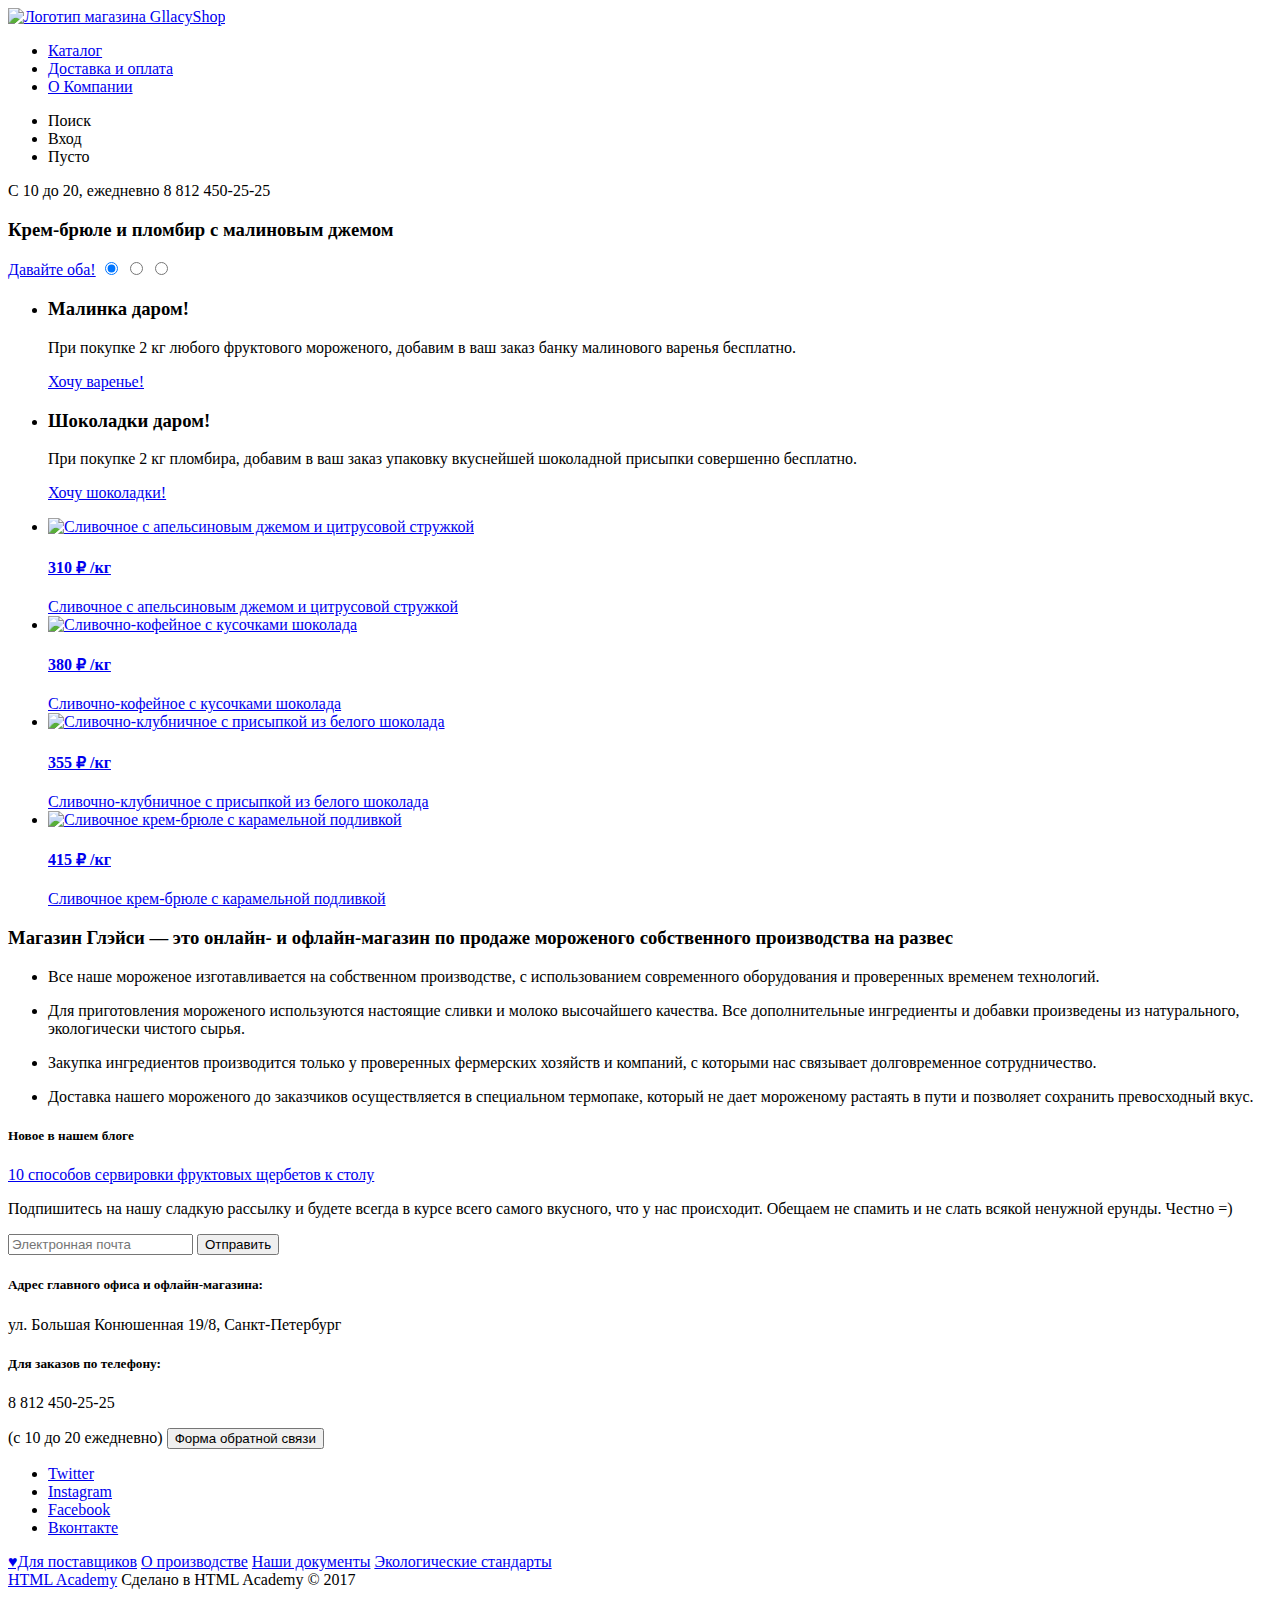
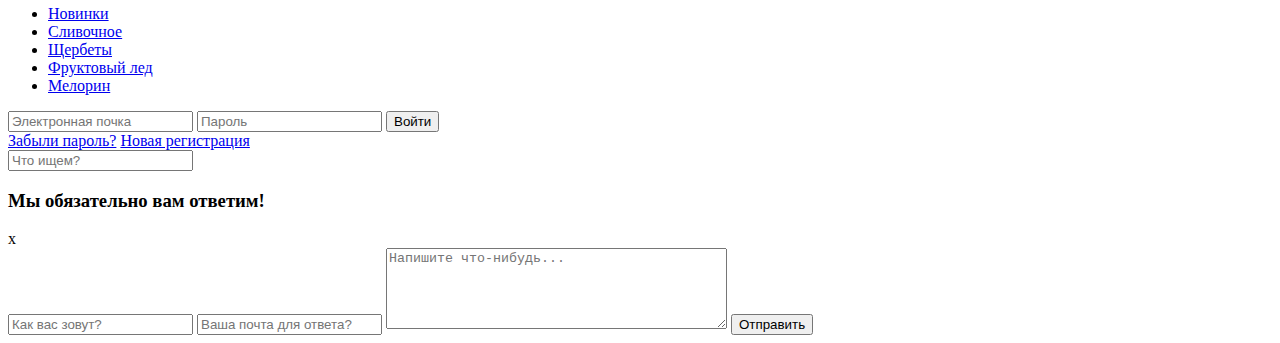
==== index.html @ 016c2cb6 "Начальная разметка личного проекта" ====
<!DOCTYPE html>
<html lang="ru">
  <head>
    <meta charset="utf-8">
    <title>GllacyShop</title>
    <link rel="stylesheet" href="css/style.css">
  </head>
  <body>

	<!-- Начало шапки -->
  	<header class="main-header">
  		<nav class="main-navigation">
  			<a href="#" class="header-logo">
  				<img src="http://placehold.it/154x64" alt="Логотип магазина GllacyShop" width="154" height="64">
  			</a>
  			<ul class="site-navigation">
  				<li><a href="catalog.html">Каталог</a></li>
  				<li><a href="delivery.html">Доставка и оплата</a></li>
  				<li><a href="about.html">О Компании</a></li>
  			</ul>
  			<ul class="user-navgation">
  				<li class='search'>Поиск</li>
  				<li class="login-link">Вход</li>
  				<li class='basket'>Пусто</li>
  			</ul>
  			<span class="header-worktime">С 10 до 20, ежедневно</span>
  			<span class="header-phone-number">8 812 450-25-25</span>
  		</nav>
  	</header>
	<!-- Конец шапки -->

	<!-- Начало основного блока -->
  	<main class="container">

		<!-- Начало галереи -->
  		<div class="gallery">
  			<h3 class="gallery-description-item">Крем-брюле и пломбир с малиновым джемом</h3>
  			<a href="#" class="main-gallery-button">Давайте оба!</a>
  			<input type="radio" id='img1' name='images' checked>
  			<input type="radio" id='img2' name='images'>
  			<input type="radio" id='img3' name='images'>
  		</div>
		<!-- Конец галереи -->

		<!-- Начало секции предложений -->
  		<section class="main-offers">
  			<ul class="offer-items">
  				<li class="offer-item-1">
  					<h3>Малинка даром!</h3>
  					<p>При покупке 2 кг любого фруктового мороженого, добавим в ваш заказ банку малинового варенья бесплатно.</p>
  					<a href="#" class="main-button">Хочу варенье!</a>
  				</li>
  				<li class="offer-item-2">
  					<h3>Шоколадки даром!</h3>
  					<p>При покупке 2 кг пломбира, добавим в ваш заказ упаковку вкуснейшей шоколадной присыпки совершенно бесплатно.</p>
  					<a href="#" class="main-button">Хочу шоколадки!</a>
  				</li>
  			</ul>
  		</section>
  		<!-- Конец секции предложений -->
		
		<!-- Начало секции мини каталога -->
		<section class="main-hits_catalog">
			<ul class="hit-catalog-items">
				<li class="hit-catalog-item-1">
					<a href='#'>
						<img src="https://placehold.it/267x267" alt='Сливочное с апельсиновым джемом и цитрусовой стружкой' class="hit-catalog-img-1" width='267' height='267' >
						<h4>310
							<span class="price">&#8381;</span>
							<span class="amount">/кг</span>
						</h4>
						<span>Сливочное с апельсиновым джемом и цитрусовой стружкой</span>
					</a>
				</li>
				<li class="hit-catalog-item-2">
					<a href='#'>
						<img src="https://placehold.it/267x267" alt="Сливочно-кофейное с кусочками шоколада" class="hit-catalog-img-2" width='267' height='267'>
						<h4>380
							<span class="price">&#8381;</span>
							<span class="amount">/кг</span>
						</h4>
						<span>Сливочно-кофейное с кусочками шоколада</span>
					</a>
				</li>
				<li class="hit-catalog-item-3">
					<a href='#'>
						<img src="https://placehold.it/267x267" alt="Сливочно-клубничное с присыпкой из белого шоколада" class="hit-catalog-img-3" width='267' height='267'>
						<h4>355
							<span class="price">&#8381;</span>
							<span class="amount">/кг</span>
						</h4>
						<span>Сливочно-клубничное с присыпкой из белого шоколада</span>
					</a>
				</li>
				<li class="hit-catalog-item-4">
					<a href='#'>
						<img src="https://placehold.it/267x267" alt="Сливочное крем-брюле с карамельной подливкой" class="hit-catalog-img-4" width='267' height='267'>
						<h4>415
							<span class="price">&#8381;</span>
							<span class="amount">/кг</span>
						</h4>
						<span>Сливочное крем-брюле с карамельной подливкой</span>
					</a>
				</li>
			</ul>
		</section>
		<!-- Конец секции мини каталога -->
		
		<!-- Начало секции преимуществ -->
		<section class="main-features">
			<h3>Магазин Глэйси — это онлайн- и офлайн-магазин по продаже мороженого собственного производства на развес</h3>
			<ul class="features-list">
				<li class="feature-item">
					<p>Все наше мороженое изготавливается на собственном производстве, с использованием современного оборудования и проверенных временем технологий.</p>
				</li>
				<li class="feature-item">
					<p>Для приготовления мороженого используются настоящие сливки и молоко высочайшего качества. Все дополнительные ингредиенты и добавки произведены из натурального, экологически чистого сырья.</p>
				</li>
				<li class="feature-item">
					<p>Закупка ингредиентов  производится только у проверенных фермерских хозяйств и компаний, с которыми нас связывает долговременное сотрудничество.</p>
				</li>
				<li class="feature-item">
					<p>Доставка нашего мороженого до заказчиков осуществляется в специальном термопаке, который не дает мороженому растаять в пути и позволяет сохранить превосходный вкус.</p>
				</li>
			</ul>
		</section>
		<!-- Конец секции преимуществ -->

		<!-- Начало секции новостного мини блога -->
		<section class="main-blog">
			<div class="main-blog-news">
				<h5>Новое в нашем блоге</h5>
				<a href="#">10 способов сервировки
				фруктовых щербетов к
				столу</a>
			</div>
			<div class="main-feedback_form">
				<p>Подпишитесь на нашу сладкую рассылку и будете всегда в курсе всего самого вкусного, что у нас происходит. Обещаем не спамить и не слать всякой ненужной ерунды. Честно =)</p>
				<form action="#">
					<input type="text" placeholder='Электронная почта'>
					<input type="submit" name='submit-subscription' id='submit-subscription' value='Отправить'>
				</form>
			</div>
		</section>
		<!-- Конец секции новостного мини блога -->
		
		<!-- Начало блока карты -->
		<div class="main-map">
			<div class="map"></div>
			<div class="contacts">
				<h5>Адрес главного офиса и офлайн-магазина:</h5>
				<p>ул. Большая Конюшенная 19/8, Санкт-Петербург</p>
				<h5>Для заказов по телефону:</h5>
				<p>8 812 450-25-25</p>
				<span>(с 10 до 20 ежедневно)</span>
				<button class="feedback-form">Форма обратной связи</button>
			</div>
		</div>
		<!-- Конец блока карты -->

  	</main>
  	<!-- Конец основного блока -->
	
	<!-- Начало подвала -->
	<footer class="main-footer">
		<div class="footer-social-button">
			<ul class="social-button">
				<li><a href="#">Twitter</a></li>
				<li><a href="#">Instagram</a></li>
				<li><a href="#">Facebook</a></li>
				<li><a href="#">Вконтакте</a></li>
			</ul>
		</div>
		<nav class="footer-navigation">
			<a href="#">&hearts;Для поставщиков</a>
			<a href="#">О производстве</a>
			<a href="#">Наши документы</a>
			<a href="#">Экологические стандарты</a>
		</nav>
		<div class="footer-copyrights">
			<a href="https://htmlacademy.ru" class="footer-copyrights-logo">HTML Academy</a>
			<span>Сделано в HTML Academy &copy; 2017</span>
		</div>
	</footer>
	<!-- Конец подвала -->
 
	<!-- Всплывающие блоки -->
		<!-- Блок меню каталога -->
		<div class="header-nav-menu-catalog">
			<ul class="nav-catalog-list">
				<li><a href="#">Новинки</a></li>
				<li><a href="#">Сливочное</a></li>
				<li><a href="#">Щербеты</a></li>
				<li><a href="#">Фруктовый лед</a></li>
				<li><a href="#">Мелорин</a></li>
			</ul>
		</div>
		<!-- Конец блока меню каталога -->

		<!-- Блок меню входа -->
		<div class="header-menu-login">
			<form action="#" class='login-form'>
				<input type="text" name='email' placeholder="Электронная почка">
				<input type="password" name='password' placeholder="Пароль">
				<input type="submit" value="Войти">
			</form>
			<a href="#" class="menu-login-forgot_password">Забыли пароль?</a>
			<a href="#" class="menu-login-registration">Новая регистрация</a>
		</div>
		<!-- Конец меню входа -->

		<!-- Начало меню поиска -->
		<div class="header-nav-search">
			<form action="#" class='search-form'>
				<input type="search" placeholder="Что ищем?" name='search'>
			</form>
		</div>
		<!-- Конец меню поиска -->

		<!-- Начало блока обратной связи -->
		<div class="block-feedback-form">
			<h3>Мы обязательно вам ответим!</h3><span>x</span>
			<form action="#" class='feedback-form'>
				<input type="text" name='name' id='name' placeholder="Как вас зовут?">
				<input type="text" name="email" id="email" placeholder="Ваша почта для ответа?">
				<textarea class='text-area' id='text-area' rows='5' cols='40' placeholder="Напишите что-нибудь..."></textarea>
				<input type="submit" name='submit-feedback' id='submit-feedback' value='Отправить'>
			</form>
		</div>
		<!-- Конец блока обратной связи -->
		
	<script src="js/main.js"></script>
  </body>
</html>
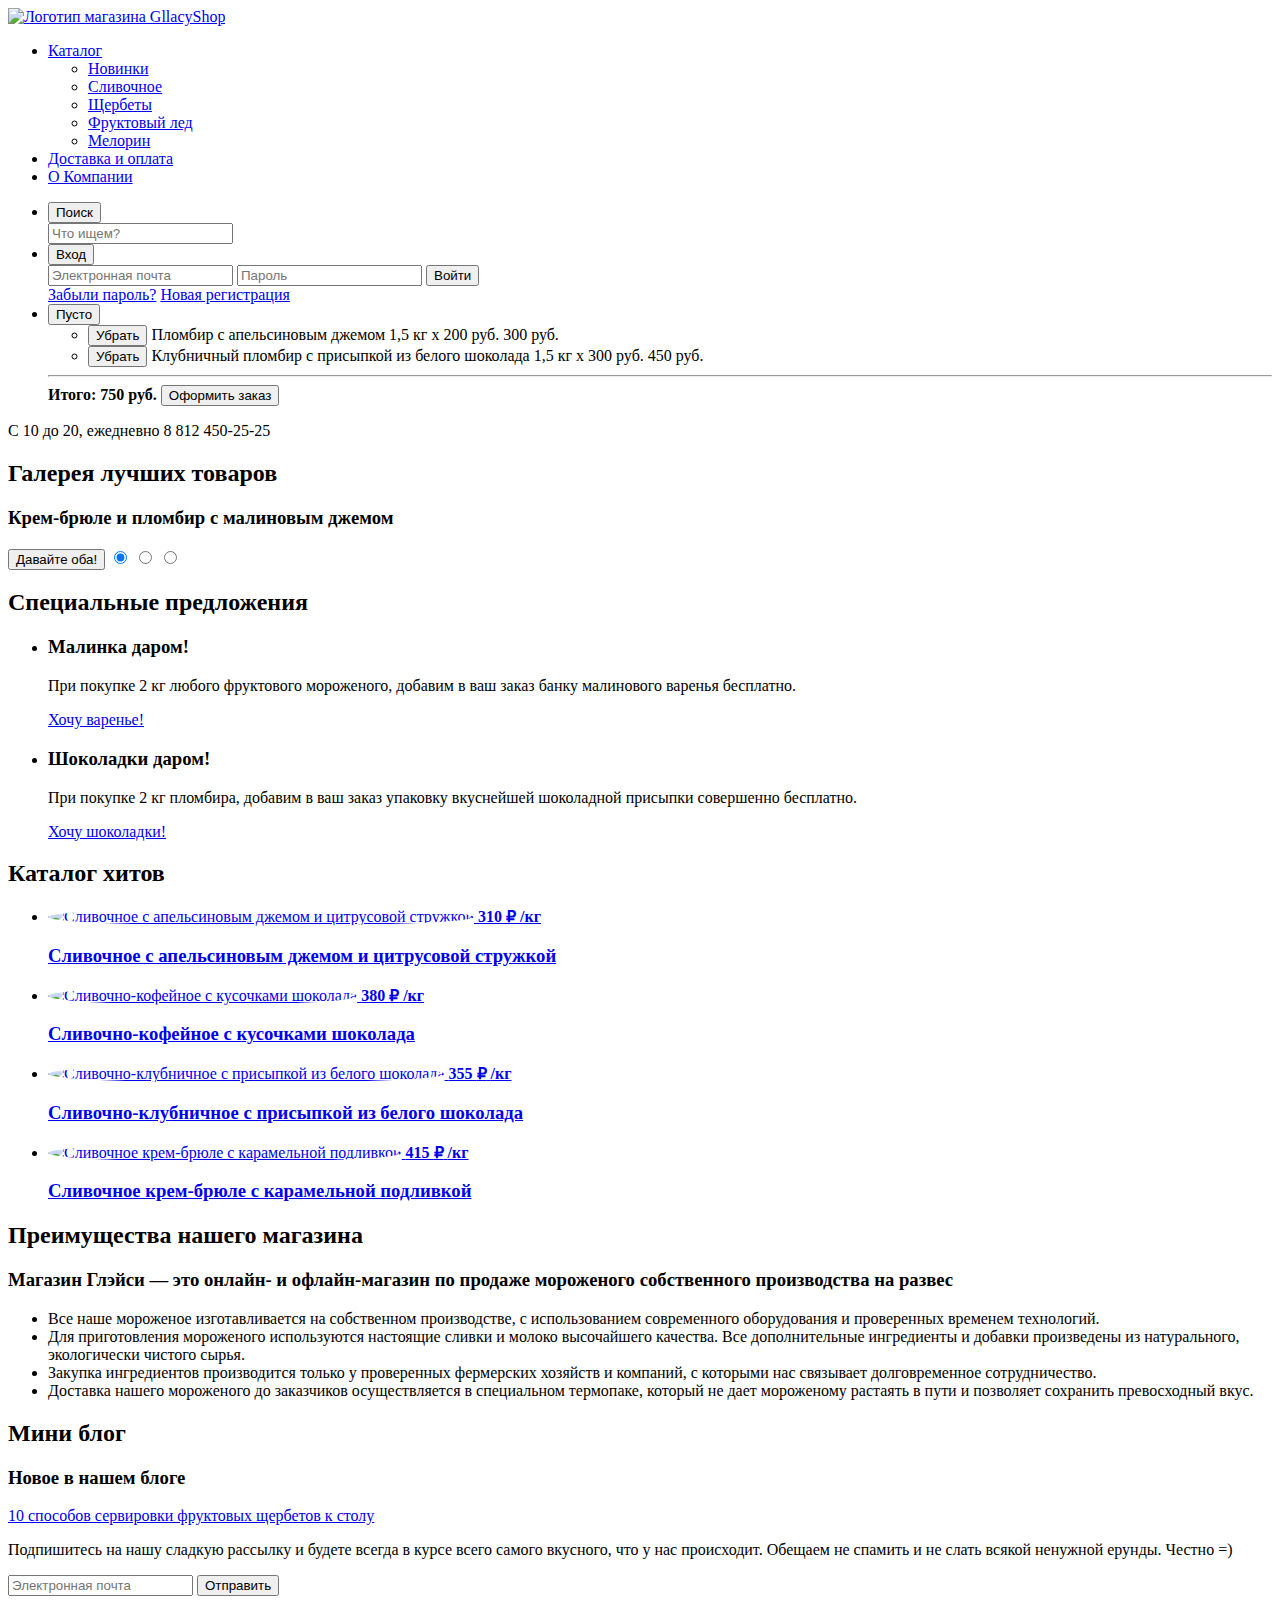
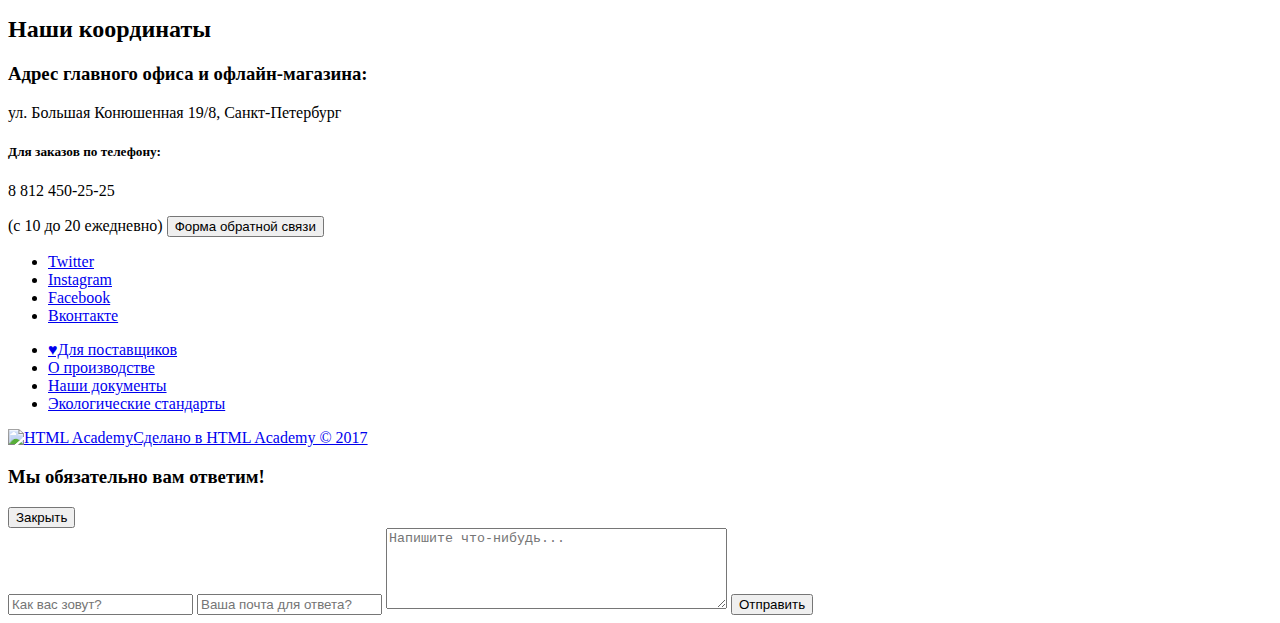
==== commit 9840f31d: "Убраны лишние label и поправлена корзина" ====
--- a/index.html
+++ b/index.html
@@ -1,234 +1,255 @@
 <!DOCTYPE html>
 <html lang="ru">
-  <head>
-    <meta charset="utf-8">
-    <title>GllacyShop</title>
-    <link rel="stylesheet" href="css/style.css">
-  </head>
-  <body>
-
-	<!-- Начало шапки -->
-  	<header class="main-header">
-  		<nav class="main-navigation">
-  			<a href="#" class="header-logo">
-  				<img src="http://placehold.it/154x64" alt="Логотип магазина GllacyShop" width="154" height="64">
-  			</a>
-  			<ul class="site-navigation">
-  				<li><a href="catalog.html">Каталог</a></li>
-  				<li><a href="delivery.html">Доставка и оплата</a></li>
-  				<li><a href="about.html">О Компании</a></li>
-  			</ul>
-  			<ul class="user-navgation">
-  				<li class='search'>Поиск</li>
-  				<li class="login-link">Вход</li>
-  				<li class='basket'>Пусто</li>
-  			</ul>
-  			<span class="header-worktime">С 10 до 20, ежедневно</span>
-  			<span class="header-phone-number">8 812 450-25-25</span>
-  		</nav>
-  	</header>
-	<!-- Конец шапки -->
-
-	<!-- Начало основного блока -->
-  	<main class="container">
-
-		<!-- Начало галереи -->
-  		<div class="gallery">
-  			<h3 class="gallery-description-item">Крем-брюле и пломбир с малиновым джемом</h3>
-  			<a href="#" class="main-gallery-button">Давайте оба!</a>
-  			<input type="radio" id='img1' name='images' checked>
-  			<input type="radio" id='img2' name='images'>
-  			<input type="radio" id='img3' name='images'>
-  		</div>
-		<!-- Конец галереи -->
-
-		<!-- Начало секции предложений -->
-  		<section class="main-offers">
-  			<ul class="offer-items">
-  				<li class="offer-item-1">
-  					<h3>Малинка даром!</h3>
-  					<p>При покупке 2 кг любого фруктового мороженого, добавим в ваш заказ банку малинового варенья бесплатно.</p>
-  					<a href="#" class="main-button">Хочу варенье!</a>
-  				</li>
-  				<li class="offer-item-2">
-  					<h3>Шоколадки даром!</h3>
-  					<p>При покупке 2 кг пломбира, добавим в ваш заказ упаковку вкуснейшей шоколадной присыпки совершенно бесплатно.</p>
-  					<a href="#" class="main-button">Хочу шоколадки!</a>
-  				</li>
-  			</ul>
-  		</section>
-  		<!-- Конец секции предложений -->
-		
-		<!-- Начало секции мини каталога -->
-		<section class="main-hits_catalog">
-			<ul class="hit-catalog-items">
-				<li class="hit-catalog-item-1">
-					<a href='#'>
-						<img src="https://placehold.it/267x267" alt='Сливочное с апельсиновым джемом и цитрусовой стружкой' class="hit-catalog-img-1" width='267' height='267' >
-						<h4>310
-							<span class="price">&#8381;</span>
-							<span class="amount">/кг</span>
-						</h4>
-						<span>Сливочное с апельсиновым джемом и цитрусовой стружкой</span>
-					</a>
+	<head>
+		<meta charset="utf-8">
+		<title>GllacyShop</title>
+		<link rel="stylesheet" href="css/style.css">
+	</head>
+	<body>
+		<!-- Начало шапки -->
+		<header class="main-header">
+			<nav class="main-navigation">
+				<a href="#" class="header-logo">
+					<img src="img/svg/logo.svg" alt="Логотип магазина GllacyShop" width="154" height="64">
+				</a>
+				<ul class="site-navigation">
+					<li class="nav-catalog-item"><a href="catalog.html" >Каталог</a>
+						<!-- Блок меню каталога -->
+						<ul class="nav-catalog-list">
+							<li><a href="#">Новинки</a></li>
+							<li><a href="#">Сливочное</a></li>
+							<li><a href="#">Щербеты</a></li>
+							<li><a href="#">Фруктовый лед</a></li>
+							<li><a href="#">Мелорин</a></li>
+						</ul>
+						<!-- Конец блока меню каталога -->
+					</li>
+					<li><a href="delivery.html">Доставка и оплата</a></li>
+					<li><a href="about.html">О Компании</a></li>
+				</ul>
+			</nav>
+			<ul class="user-navgation">
+				<li class='search-item'>
+					<button type='button' class="header-seach">Поиск</button>
+					<!-- Начало блока меню поиска -->
+					<form action="https://echo.htmlacademy.ru" method="post" class='search-form'>
+						<input type="search" placeholder="Что ищем?" name='search'>
+					</form>
+					<!-- Конец блока меню поиска -->
 				</li>
-				<li class="hit-catalog-item-2">
-					<a href='#'>
-						<img src="https://placehold.it/267x267" alt="Сливочно-кофейное с кусочками шоколада" class="hit-catalog-img-2" width='267' height='267'>
-						<h4>380
-							<span class="price">&#8381;</span>
-							<span class="amount">/кг</span>
-						</h4>
-						<span>Сливочно-кофейное с кусочками шоколада</span>
-					</a>
+				<li class="login-item">
+					<button type='button' class='header-login'>Вход</button>
+					<!-- Начало блока меню входа -->
+					<form action="https://echo.htmlacademy.ru" method="post" class='login-form'>
+						<input type="email" name='email' placeholder="Электронная почта">
+						<input type="password" name='password' placeholder="Пароль">
+						<input type="submit" value="Войти">
+					</form>
+					<a href="#" class="menu-login-forgot_password">Забыли пароль?</a>
+					<a href="#" class="menu-login-registration">Новая регистрация</a>
+					<!-- Конец блока меню входа -->
 				</li>
-				<li class="hit-catalog-item-3">
-					<a href='#'>
-						<img src="https://placehold.it/267x267" alt="Сливочно-клубничное с присыпкой из белого шоколада" class="hit-catalog-img-3" width='267' height='267'>
-						<h4>355
-							<span class="price">&#8381;</span>
-							<span class="amount">/кг</span>
-						</h4>
-						<span>Сливочно-клубничное с присыпкой из белого шоколада</span>
-					</a>
-				</li>
-				<li class="hit-catalog-item-4">
-					<a href='#'>
-						<img src="https://placehold.it/267x267" alt="Сливочное крем-брюле с карамельной подливкой" class="hit-catalog-img-4" width='267' height='267'>
-						<h4>415
-							<span class="price">&#8381;</span>
-							<span class="amount">/кг</span>
-						</h4>
-						<span>Сливочное крем-брюле с карамельной подливкой</span>
-					</a>
+				<li class='basket-item'>
+					<button type='button' class='header-basket'>Пусто</button>
+
+					<!-- Начало блока корзины -->
+					<ul class="basket-form-items">
+						<li class="basket-item-1">
+							<button type='button' class='remove-basket-item'>Убрать</button>
+							Пломбир с апельсиновым джемом
+							<span class="basket-amount">1,5 кг x </span>
+							<span class="basket-price">200 руб.</span>
+							<span class="basket-item_price">300 руб.</span>
+						</li>
+						<li class="basket-item-2">
+							<button type='button' class='remove-basket-item'>Убрать</button>
+							Клубничный пломбир с присыпкой из белого шоколада
+							<span class="basket-amount">1,5 кг x </span>
+							<span class="basket-price">300 руб.</span>
+							<span class="basket-item_price">450 руб.</span>
+						</li>
+					</ul>
+					<hr>
+					<b class="basket-total">Итого: <span class="basket-total-price">750 руб.</span></b>
+					<input type="submit" value='Оформить заказ'>
+					<!-- Конец блока корзины -->
+
 				</li>
 			</ul>
-		</section>
-		<!-- Конец секции мини каталога -->
+			<span class="header-worktime">С 10 до 20, ежедневно</span>
+			<span class="header-phone-number">8 812 450-25-25</span>
+		</header>
+		<!-- Конец шапки -->
+
+		<!-- Начало основного блока -->
+		<main class="container">
+			<!-- Начало галереи -->
+			<section class="gallery">
+				<h2 class="visually-hidden">Галерея лучших товаров</h2>
+				<h3 class="gallery-description-item">Крем-брюле и пломбир с малиновым джемом</h3>
+				<button type='button' class="main-gallery-button">Давайте оба!</button>
+				<input type="radio" id='img1' name='images' checked>
+				<input type="radio" id='img2' name='images'>
+				<input type="radio" id='img3' name='images'>
+			</section>
+			<!-- Конец галереи -->
+
+			<!-- Начало секции предложений -->
+			<section class="main-offers">
+				<h2 class="visually-hidden">Специальные предложения</h2>
+				<ul class="offer-items">
+					<li class="offer-item-1">
+						<h3>Малинка даром!</h3>
+						<p>При покупке 2 кг любого фруктового мороженого, добавим в ваш заказ банку малинового варенья бесплатно.</p>
+						<a href="#" class="main-button">Хочу варенье!</a>
+					</li>
+					<li class="offer-item-2">
+						<h3>Шоколадки даром!</h3>
+						<p>При покупке 2 кг пломбира, добавим в ваш заказ упаковку вкуснейшей шоколадной присыпки совершенно бесплатно.</p>
+						<a href="#" class="main-button">Хочу шоколадки!</a>
+					</li>
+				</ul>
+			</section>
+			<!-- Конец секции предложений -->
+			
+			<!-- Начало секции мини каталога -->
+			<section class="main-hits_catalog">
+				<h2 class="visually-hidden">Каталог хитов</h2>
+				<ul class="hit-catalog-items">
+					<li class="hit-catalog-item-1">
+						<a href='#'>
+							<img src="img/jpg/catalog-img-1.jpg" alt='Сливочное с апельсиновым джемом и цитрусовой стружкой' class="catalog-img" width='267' height='267' >
+							<b>310
+								<span class="price">&#8381;</span>
+								<span class="amount">/кг</span>
+							</b>
+							<h3>Сливочное с апельсиновым джемом и цитрусовой стружкой</h3>
+						</a>
+					</li>
+					<li class="hit-catalog-item-2">
+						<a href='#'>
+							<img src="img/jpg/catalog-img-2.jpg" alt="Сливочно-кофейное с кусочками шоколада" class="catalog-img" width='267' height='267'>
+							<b>380
+								<span class="price">&#8381;</span>
+								<span class="amount">/кг</span>
+							</b>
+							<h3>Сливочно-кофейное с кусочками шоколада</h3>
+						</a>
+					</li>
+					<li class="hit-catalog-item-3">
+						<a href='#'>
+							<img src="img/jpg/catalog-img-3.jpg" alt="Сливочно-клубничное с присыпкой из белого шоколада" class="catalog-img" width='267' height='267'>
+							<b>355
+								<span class="price">&#8381;</span>
+								<span class="amount">/кг</span>
+							</b>
+							<h3>Сливочно-клубничное с присыпкой из белого шоколада</h3>
+						</a>
+					</li>
+					<li class="hit-catalog-item-4">
+						<a href='#'>
+							<img src="img/jpg/catalog-img-4.jpg" alt="Сливочное крем-брюле с карамельной подливкой" class="catalog-img" width='267' height='267'>
+							<b>415
+								<span class="price">&#8381;</span>
+								<span class="amount">/кг</span>
+							</b>
+							<h3>Сливочное крем-брюле с карамельной подливкой</h3>
+						</a>
+					</li>
+				</ul>
+			</section>
+			<!-- Конец секции мини каталога -->
+			
+			<!-- Начало секции преимуществ -->
+			<section class="main-features">
+				<h2 class="visually-hidden">Преимущества нашего магазина</h2>
+				<h3>Магазин Глэйси — это онлайн- и офлайн-магазин по продаже мороженого собственного производства на развес</h3>
+				<ul class="features-list">
+					<li class="feature-item">
+						Все наше мороженое изготавливается на собственном производстве, с использованием современного оборудования и проверенных временем технологий.
+					</li>
+					<li class="feature-item">
+						Для приготовления мороженого используются настоящие сливки и молоко высочайшего качества. Все дополнительные ингредиенты и добавки произведены из натурального, экологически чистого сырья.
+					</li>
+					<li class="feature-item">
+						Закупка ингредиентов  производится только у проверенных фермерских хозяйств и компаний, с которыми нас связывает долговременное сотрудничество.
+					</li>
+					<li class="feature-item">
+						Доставка нашего мороженого до заказчиков осуществляется в специальном термопаке, который не дает мороженому растаять в пути и позволяет сохранить превосходный вкус.
+					</li>
+				</ul>
+			</section>
+			<!-- Конец секции преимуществ -->
+
+			<!-- Начало секции новостного мини блога -->
+			<section class="main-blog">
+				<h2 class="visually-hidden">Мини блог</h2>
+				<div class="main-blog-news">
+					<h3>Новое в нашем блоге</h3>
+					<a href="#">10 способов сервировки фруктовых щербетов к столу</a>
+				</div>
+				<div class="main-feedback_form">
+					<p>Подпишитесь на нашу сладкую рассылку и будете всегда в курсе всего самого вкусного, что у нас происходит. Обещаем не спамить и не слать всякой ненужной ерунды. Честно =)</p>
+					<form action="#">
+						<input type="text" placeholder='Электронная почта'>
+						<input type="submit" name='submit-subscription' id='submit-subscription' value='Отправить'>
+					</form>
+				</div>
+			</section>
+			<!-- Конец секции новостного мини блога -->
+			
+			<!-- Начало блока карты -->
+			<section class="main-map">
+				<h2 class="visually-hidden">Наши координаты</h2>
+				<div class="map"></div>
+				<div class="contacts">
+					<h3>Адрес главного офиса и офлайн-магазина:</h3>
+					<p>ул. Большая Конюшенная 19/8, Санкт-Петербург</p>
+					<h5>Для заказов по телефону:</h5>
+					<p>8 812 450-25-25</p>
+					<span>(с 10 до 20 ежедневно)</span>
+					<button class="feedback-form">Форма обратной связи</button>
+				</div>
+			</section>
+			<!-- Конец блока карты -->
+
+		</main>
+		<!-- Конец основного блока -->
 		
-		<!-- Начало секции преимуществ -->
-		<section class="main-features">
-			<h3>Магазин Глэйси — это онлайн- и офлайн-магазин по продаже мороженого собственного производства на развес</h3>
-			<ul class="features-list">
-				<li class="feature-item">
-					<p>Все наше мороженое изготавливается на собственном производстве, с использованием современного оборудования и проверенных временем технологий.</p>
-				</li>
-				<li class="feature-item">
-					<p>Для приготовления мороженого используются настоящие сливки и молоко высочайшего качества. Все дополнительные ингредиенты и добавки произведены из натурального, экологически чистого сырья.</p>
-				</li>
-				<li class="feature-item">
-					<p>Закупка ингредиентов  производится только у проверенных фермерских хозяйств и компаний, с которыми нас связывает долговременное сотрудничество.</p>
-				</li>
-				<li class="feature-item">
-					<p>Доставка нашего мороженого до заказчиков осуществляется в специальном термопаке, который не дает мороженому растаять в пути и позволяет сохранить превосходный вкус.</p>
-				</li>
-			</ul>
-		</section>
-		<!-- Конец секции преимуществ -->
-
-		<!-- Начало секции новостного мини блога -->
-		<section class="main-blog">
-			<div class="main-blog-news">
-				<h5>Новое в нашем блоге</h5>
-				<a href="#">10 способов сервировки
-				фруктовых щербетов к
-				столу</a>
-			</div>
-			<div class="main-feedback_form">
-				<p>Подпишитесь на нашу сладкую рассылку и будете всегда в курсе всего самого вкусного, что у нас происходит. Обещаем не спамить и не слать всякой ненужной ерунды. Честно =)</p>
-				<form action="#">
-					<input type="text" placeholder='Электронная почта'>
-					<input type="submit" name='submit-subscription' id='submit-subscription' value='Отправить'>
-				</form>
-			</div>
-		</section>
-		<!-- Конец секции новостного мини блога -->
-		
-		<!-- Начало блока карты -->
-		<div class="main-map">
-			<div class="map"></div>
-			<div class="contacts">
-				<h5>Адрес главного офиса и офлайн-магазина:</h5>
-				<p>ул. Большая Конюшенная 19/8, Санкт-Петербург</p>
-				<h5>Для заказов по телефону:</h5>
-				<p>8 812 450-25-25</p>
-				<span>(с 10 до 20 ежедневно)</span>
-				<button class="feedback-form">Форма обратной связи</button>
-			</div>
-		</div>
-		<!-- Конец блока карты -->
-
-  	</main>
-  	<!-- Конец основного блока -->
-	
-	<!-- Начало подвала -->
-	<footer class="main-footer">
-		<div class="footer-social-button">
+		<!-- Начало подвала -->
+		<footer class="main-footer">
 			<ul class="social-button">
 				<li><a href="#">Twitter</a></li>
 				<li><a href="#">Instagram</a></li>
 				<li><a href="#">Facebook</a></li>
 				<li><a href="#">Вконтакте</a></li>
 			</ul>
-		</div>
-		<nav class="footer-navigation">
-			<a href="#">&hearts;Для поставщиков</a>
-			<a href="#">О производстве</a>
-			<a href="#">Наши документы</a>
-			<a href="#">Экологические стандарты</a>
-		</nav>
-		<div class="footer-copyrights">
-			<a href="https://htmlacademy.ru" class="footer-copyrights-logo">HTML Academy</a>
-			<span>Сделано в HTML Academy &copy; 2017</span>
-		</div>
-	</footer>
-	<!-- Конец подвала -->
- 
-	<!-- Всплывающие блоки -->
-		<!-- Блок меню каталога -->
-		<div class="header-nav-menu-catalog">
-			<ul class="nav-catalog-list">
-				<li><a href="#">Новинки</a></li>
-				<li><a href="#">Сливочное</a></li>
-				<li><a href="#">Щербеты</a></li>
-				<li><a href="#">Фруктовый лед</a></li>
-				<li><a href="#">Мелорин</a></li>
-			</ul>
-		</div>
-		<!-- Конец блока меню каталога -->
-
-		<!-- Блок меню входа -->
-		<div class="header-menu-login">
-			<form action="#" class='login-form'>
-				<input type="text" name='email' placeholder="Электронная почка">
-				<input type="password" name='password' placeholder="Пароль">
-				<input type="submit" value="Войти">
-			</form>
-			<a href="#" class="menu-login-forgot_password">Забыли пароль?</a>
-			<a href="#" class="menu-login-registration">Новая регистрация</a>
-		</div>
-		<!-- Конец меню входа -->
-
-		<!-- Начало меню поиска -->
-		<div class="header-nav-search">
-			<form action="#" class='search-form'>
-				<input type="search" placeholder="Что ищем?" name='search'>
-			</form>
-		</div>
-		<!-- Конец меню поиска -->
-
-		<!-- Начало блока обратной связи -->
+			<nav class="footer-navigation">
+				<ul class="footer-navigation-list">
+					<li><a href="#">&hearts;Для поставщиков</a></li>
+					<li><a href="#">О производстве</a></li>
+					<li><a href="#">Наши документы</a></li>
+					<li><a href="#">Экологические стандарты</a></li>
+				</ul>
+			</nav>
+			<div class="footer-copyrights">
+				<a href="https://htmlacademy.ru" class="footer-copyrights-logo"><img src="img/svg/logo-htmlacademy.svg" alt="HTML Academy" width="108" height="39">Сделано в HTML Academy &copy; 2017</a>
+			</div>
+		</footer>
+		<!-- Конец подвала -->
+
+		<!-- Начало блока формы обратной связи -->
 		<div class="block-feedback-form">
-			<h3>Мы обязательно вам ответим!</h3><span>x</span>
-			<form action="#" class='feedback-form'>
+			<h3>Мы обязательно вам ответим!</h3><button type='button' name='Закрыть'>Закрыть</button>
+			<form action="https://echo.htmlacademy.ru" method='post' class='feedback-form'>
 				<input type="text" name='name' id='name' placeholder="Как вас зовут?">
 				<input type="text" name="email" id="email" placeholder="Ваша почта для ответа?">
 				<textarea class='text-area' id='text-area' rows='5' cols='40' placeholder="Напишите что-нибудь..."></textarea>
 				<input type="submit" name='submit-feedback' id='submit-feedback' value='Отправить'>
 			</form>
 		</div>
-		<!-- Конец блока обратной связи -->
-		
-	<script src="js/main.js"></script>
-  </body>
+		<!-- Конец блока формы обратной связи -->
+
+		<script src="js/main.js"></script>
+	</body>
 </html>
--- a/css/style.css
+++ b/css/style.css
@@ -0,0 +1,3 @@
+.catalog-img {
+	border-radius: 50%;
+}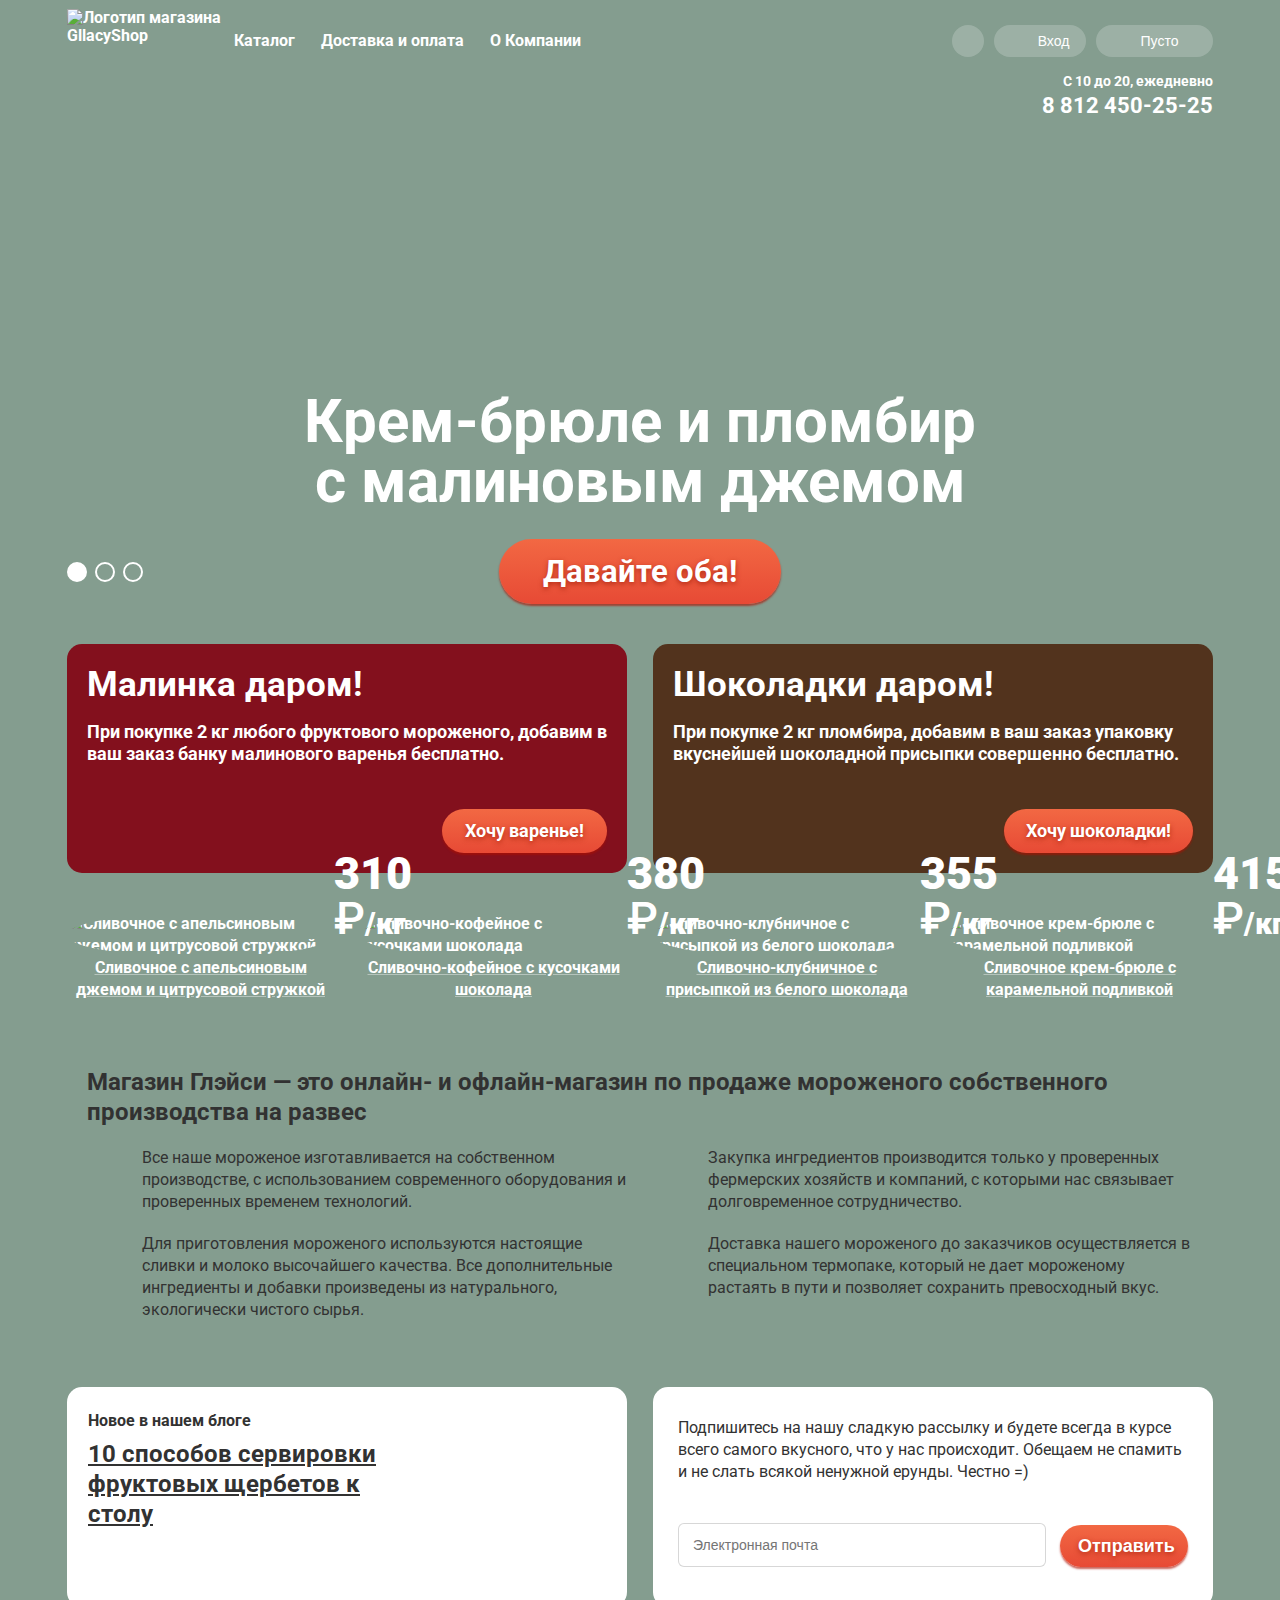
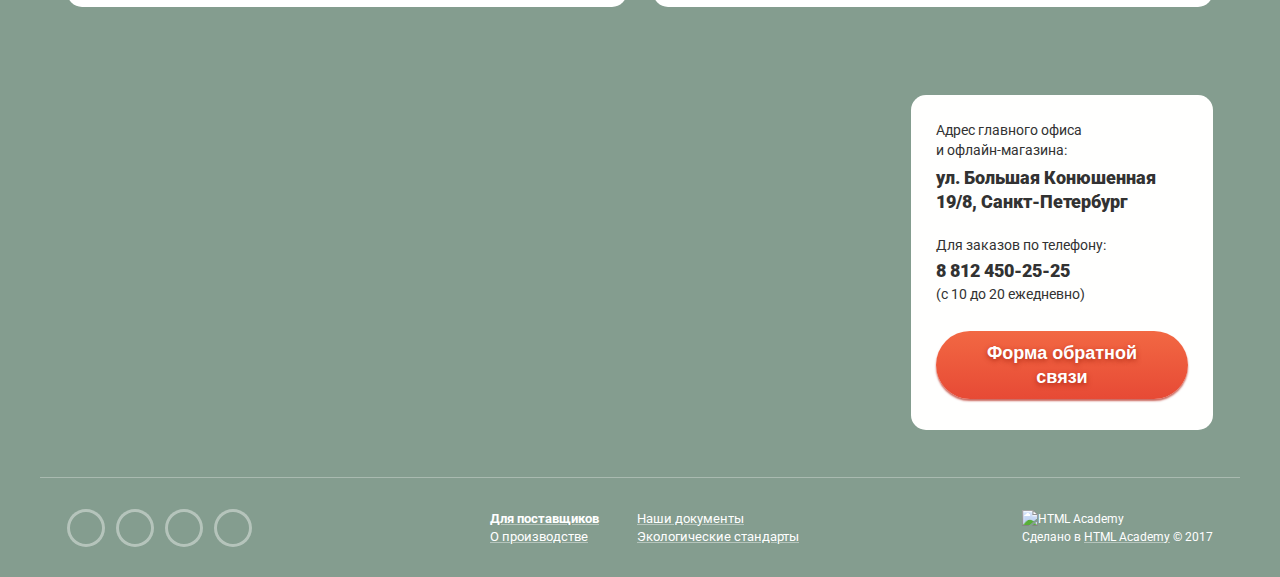
==== commit a4ae4e1c: "Большое количество мелких доработок)" ====
--- a/index.html
+++ b/index.html
@@ -3,251 +3,264 @@
 	<head>
 		<meta charset="utf-8">
 		<title>GllacyShop</title>
+		<link href="https://fonts.googleapis.com/css?family=Roboto:400,500,700&amp;subset=cyrillic" rel="stylesheet">
+		<link rel="stylesheet" href="css/normalize.css">
 		<link rel="stylesheet" href="css/style.css">
 	</head>
-	<body>
-		<!-- Начало шапки -->
-		<header class="main-header">
-			<nav class="main-navigation">
-				<a href="#" class="header-logo">
-					<img src="img/svg/logo.svg" alt="Логотип магазина GllacyShop" width="154" height="64">
-				</a>
-				<ul class="site-navigation">
-					<li class="nav-catalog-item"><a href="catalog.html" >Каталог</a>
-						<!-- Блок меню каталога -->
-						<ul class="nav-catalog-list">
-							<li><a href="#">Новинки</a></li>
-							<li><a href="#">Сливочное</a></li>
-							<li><a href="#">Щербеты</a></li>
-							<li><a href="#">Фруктовый лед</a></li>
-							<li><a href="#">Мелорин</a></li>
-						</ul>
-						<!-- Конец блока меню каталога -->
-					</li>
-					<li><a href="delivery.html">Доставка и оплата</a></li>
-					<li><a href="about.html">О Компании</a></li>
-				</ul>
-			</nav>
-			<ul class="user-navgation">
-				<li class='search-item'>
-					<button type='button' class="header-seach">Поиск</button>
-					<!-- Начало блока меню поиска -->
-					<form action="https://echo.htmlacademy.ru" method="post" class='search-form'>
-						<input type="search" placeholder="Что ищем?" name='search'>
-					</form>
-					<!-- Конец блока меню поиска -->
-				</li>
-				<li class="login-item">
-					<button type='button' class='header-login'>Вход</button>
-					<!-- Начало блока меню входа -->
-					<form action="https://echo.htmlacademy.ru" method="post" class='login-form'>
-						<input type="email" name='email' placeholder="Электронная почта">
-						<input type="password" name='password' placeholder="Пароль">
-						<input type="submit" value="Войти">
-					</form>
-					<a href="#" class="menu-login-forgot_password">Забыли пароль?</a>
-					<a href="#" class="menu-login-registration">Новая регистрация</a>
-					<!-- Конец блока меню входа -->
-				</li>
-				<li class='basket-item'>
-					<button type='button' class='header-basket'>Пусто</button>
-
-					<!-- Начало блока корзины -->
-					<ul class="basket-form-items">
-						<li class="basket-item-1">
-							<button type='button' class='remove-basket-item'>Убрать</button>
-							Пломбир с апельсиновым джемом
-							<span class="basket-amount">1,5 кг x </span>
-							<span class="basket-price">200 руб.</span>
-							<span class="basket-item_price">300 руб.</span>
+	<body class="index-body">
+		<input type="radio" class="visually-hidden" id="gallery-product-1" name="switch" checked>
+		<input type="radio" class="visually-hidden" id="gallery-product-2" name="switch">
+		<input type="radio" class="visually-hidden" id="gallery-product-3" name="switch">
+		<div class="site-wrapper">
+			<!-- Начало шапки -->
+			<header class="container">
+				<div class="main-nav-wrapper">
+					<nav class="main-navigation">
+						<a href="#" class="header-logo">
+							<img src="img/svg/logo.svg" alt="Логотип магазина GllacyShop" width="154" height="64">
+						</a>
+						<ul class="site-navigation">
+							<li class="nav-catalog-item"><a href="#">Каталог</a>
+								<!-- Блок меню каталога -->
+								<ul class="nav-catalog-list">
+									<li><a href="#">Новинки</a></li>
+									<li><a href="catalog_creamy.html">Сливочное</a></li>
+									<li><a href="#">Щербеты</a></li>
+									<li><a href="#">Фруктовый лед</a></li>
+									<li><a href="#">Мелорин</a></li>
+								</ul>
+								<!-- Конец блока меню каталога -->
+							</li>
+							<li><a href="delivery.html">Доставка и оплата</a></li>
+							<li><a href="about.html">О Компании</a></li>
+						</ul>
+					</nav>
+					<ul class="user-navigation">
+						<li class='search-item'>
+							<button type='button' class="header-button">Поиск</button>
+							<!-- Начало блока меню поиска -->
+							<form action="https://echo.htmlacademy.ru" method="post" class='search-form popup'>
+								<input type="search" placeholder="Что ищем?" name='search'>
+							</form>
+							<!-- Конец блока меню поиска -->
 						</li>
-						<li class="basket-item-2">
-							<button type='button' class='remove-basket-item'>Убрать</button>
-							Клубничный пломбир с присыпкой из белого шоколада
-							<span class="basket-amount">1,5 кг x </span>
-							<span class="basket-price">300 руб.</span>
-							<span class="basket-item_price">450 руб.</span>
+						<li class="login-item">
+							<button type='button' class='header-button'>Вход</button>
+							<!-- Начало блока меню входа -->
+							<div class="login-block popup">
+								<form action="https://echo.htmlacademy.ru" method="post" class='login-form'>
+									<input type="email" name='email' placeholder="Электронная почта">
+									<input type="password" name='password' placeholder="Пароль">
+									<input type="submit" class='button'  value="Войти">
+									<a href="#" class="menu-login-forgot_password">Забыли пароль?</a>
+									<a href="#" class="menu-login-registration">Новая регистрация</a>
+								</form>
+								
+							</div>
+							<!-- Конец блока меню входа -->
+						</li>
+						<li class='basket-item'>
+							<button type='button' class='header-button'>Пусто</button>
 						</li>
 					</ul>
-					<hr>
-					<b class="basket-total">Итого: <span class="basket-total-price">750 руб.</span></b>
-					<input type="submit" value='Оформить заказ'>
-					<!-- Конец блока корзины -->
-
-				</li>
-			</ul>
-			<span class="header-worktime">С 10 до 20, ежедневно</span>
-			<span class="header-phone-number">8 812 450-25-25</span>
-		</header>
-		<!-- Конец шапки -->
-
-		<!-- Начало основного блока -->
-		<main class="container">
-			<!-- Начало галереи -->
-			<section class="gallery">
-				<h2 class="visually-hidden">Галерея лучших товаров</h2>
-				<h3 class="gallery-description-item">Крем-брюле и пломбир с малиновым джемом</h3>
-				<button type='button' class="main-gallery-button">Давайте оба!</button>
-				<input type="radio" id='img1' name='images' checked>
-				<input type="radio" id='img2' name='images'>
-				<input type="radio" id='img3' name='images'>
-			</section>
-			<!-- Конец галереи -->
-
-			<!-- Начало секции предложений -->
-			<section class="main-offers">
-				<h2 class="visually-hidden">Специальные предложения</h2>
-				<ul class="offer-items">
-					<li class="offer-item-1">
-						<h3>Малинка даром!</h3>
-						<p>При покупке 2 кг любого фруктового мороженого, добавим в ваш заказ банку малинового варенья бесплатно.</p>
-						<a href="#" class="main-button">Хочу варенье!</a>
-					</li>
-					<li class="offer-item-2">
-						<h3>Шоколадки даром!</h3>
-						<p>При покупке 2 кг пломбира, добавим в ваш заказ упаковку вкуснейшей шоколадной присыпки совершенно бесплатно.</p>
-						<a href="#" class="main-button">Хочу шоколадки!</a>
-					</li>
+				</div>
+				<span class="header-worktime">С 10 до 20, ежедневно</span>
+				<span class="header-phone">8 812 450-25-25</span>
+			</header>
+			<!-- Конец шапки -->
+
+			<!-- Начало основного блока -->
+			<main class='index-main'>
+				<div class="container">
+					<!-- Начало галереи -->
+					<section class="gallery">
+						<h2 class="visually-hidden">Галерея лучших товаров</h2>
+						<div class="gallery-switch">
+							<label for="gallery-product-1">Первый</label>
+							<label for="gallery-product-2">Второй</label>
+							<label for="gallery-product-3">Третий</label>
+						</div>
+						<ul class="gallery-list">
+							<li class="gallery-item" id='gallery-slide-1'>
+								<h3 class="gallery-title">
+									Крем-брюле и пломбир с малиновым джемом
+								</h3>
+								<a href="#" class="button gallery-button">Давайте оба!</a>
+							</li>
+							<li class="gallery-item" id='gallery-slide-2'>
+								<h3 class="gallery-title">
+									Шоколадный пломбир и лимонный сорбет
+								</h3>
+								<a href="#" class="button gallery-button">Давайте оба!</a>
+							</li>
+							<li class="gallery-item" id='gallery-slide-3'>
+								<h3 class="gallery-title">
+									Пломбир с помадкой и клубничный щербет
+								</h3>
+								<a href="#" class="button gallery-button">Давайте оба!</a>
+							</li>
+						</ul>
+
+
+					</section>
+					<!-- Конец галереи -->
+
+					<!-- Начало секции предложений -->
+					<section class="main-offers">
+						<h2 class="visually-hidden">Специальные предложения</h2>
+						<ul class="offer-items">
+							<li class="offer-item">
+								<h3>Малинка даром!</h3>
+								<p>При покупке 2 кг любого фруктового мороженого, добавим в ваш заказ банку малинового варенья бесплатно.</p>
+								<a href="#" class="button">Хочу варенье!</a>
+							</li>
+							<li class="offer-item">
+								<h3>Шоколадки даром!</h3>
+								<p>При покупке 2 кг пломбира, добавим в ваш заказ упаковку вкуснейшей шоколадной присыпки совершенно бесплатно.</p>
+								<a href="#" class="button">Хочу шоколадки!</a>
+							</li>
+						</ul>
+					</section>
+					<!-- Конец секции предложений -->
+					
+					<!-- Начало секции мини каталога -->
+					<section class="main-hits_catalog">
+						<h2 class="visually-hidden">Каталог хитов</h2>
+						<ul class="catalog-items">
+							<li class="catalog-item">
+								<img src="img/jpg/catalog-img-1.jpg" alt='Сливочное с апельсиновым джемом и цитрусовой стружкой' class="catalog-img" width='267' height='267' >
+								<b>310
+									<span class="price">&#8381;</span><span class="amount">/кг</span>
+								</b>
+								<a href='catalog_creamy.html'>Сливочное с апельсиновым джемом и цитрусовой стружкой</a>
+								<button class="catalog-item-preview button">Быстрый просмотр</button>
+							</li>
+							<li class="catalog-item">
+								<img src="img/jpg/catalog-img-2.jpg" alt="Сливочно-кофейное с кусочками шоколада" class="catalog-img" width='267' height='267'>
+								<b>380
+									<span class="price">&#8381;</span><span class="amount">/кг</span>
+								</b>
+								<a href='catalog_creamy.html'>Сливочно-кофейное с кусочками шоколада</a>
+								<button class="catalog-item-preview button">Быстрый просмотр</button>
+							</li>
+							<li class="catalog-item">
+								<img src="img/jpg/catalog-img-3.jpg" alt="Сливочно-клубничное с присыпкой из белого шоколада" class="catalog-img" width='267' height='267'>
+								<b>355
+									<span class="price">&#8381;</span><span class="amount">/кг</span>
+								</b>
+								<a href='catalog_creamy.html'>Сливочно-клубничное с присыпкой из белого шоколада</a>
+								<button class="catalog-item-preview button">Быстрый просмотр</button>
+							</li>
+							<li class="catalog-item">
+								<img src="img/jpg/catalog-img-4.jpg" alt="Сливочное крем-брюле с карамельной подливкой" class="catalog-img" width='267' height='267'>
+								<b>415
+									<span class="price">&#8381;</span><span class="amount">/кг</span>
+								</b>
+								<a href='catalog_creamy.html'>Сливочное крем-брюле с карамельной подливкой</a>
+								<button class="catalog-item-preview button">Быстрый просмотр</button>
+							</li>
+						</ul>
+					</section>
+					<!-- Конец секции мини каталога -->
+					
+					<!-- Начало секции преимуществ -->
+					<section class="main-features">
+						<h2 class="visually-hidden">Преимущества нашего магазина</h2>
+						<h3>Магазин Глэйси — это онлайн- и офлайн-магазин по продаже мороженого собственного производства на развес</h3>
+						<ul class="features-list">
+								<li>
+									Все наше мороженое изготавливается на собственном производстве, с использованием современного оборудования и проверенных временем технологий.
+								</li>
+								<li>
+									Закупка ингредиентов  производится только у проверенных фермерских хозяйств и компаний, с которыми нас связывает долговременное сотрудничество.
+								</li>
+								<li>
+									Для приготовления мороженого используются настоящие сливки и молоко высочайшего качества. Все дополнительные ингредиенты и добавки произведены из натурального, экологически чистого сырья.
+								</li>
+								
+								<li>
+									Доставка нашего мороженого до заказчиков осуществляется в специальном термопаке, который не дает мороженому растаять в пути и позволяет сохранить превосходный вкус.
+								</li>
+						</ul>
+					</section>
+					<!-- Конец секции преимуществ -->
+
+					<!-- Начало секции новостного мини блога -->
+					<section class="main-blog">
+						<h2 class="visually-hidden">Мини блог</h2>
+						<div class="main-blog-news">
+							<h3>Новое в нашем блоге</h3>
+							<a href="#">10 способов сервировки<br> фруктовых щербетов к<br> столу</a>
+						</div>
+						<div class="main-feedback_form">
+							<p>Подпишитесь на нашу сладкую рассылку и будете всегда в курсе всего самого вкусного, что у нас происходит. Обещаем не спамить и не слать всякой ненужной ерунды. Честно =)</p>
+							<form action="#">
+								<input type="email" placeholder='Электронная почта'>
+								<input type="submit" name='submit-subscription' id='submit-subscription' class='button' value='Отправить'>
+							</form>
+						</div>
+					</section>
+					<!-- Конец секции новостного мини блога -->
+				</div>
+					
+				<!-- Начало блока карты -->
+				<section class="main-map">
+					<div class="container">
+						<h2 class="visually-hidden">Наши координаты</h2>
+						<div class="map-pin"></div>
+						<div class="contacts">
+							<p>Адрес главного офиса<br> и офлайн-магазина:</p>
+							<b class="contacts-address">ул. Большая Конюшенная 19/8, Санкт-Петербург</b>
+							<p>Для заказов по телефону:</p>
+							<b>8 812 450-25-25</b>
+							<span>(с 10 до 20 ежедневно)</span>
+							<button class="button">Форма обратной связи</button>
+						</div>
+					</div>
+				</section>
+				<!-- Конец блока карты -->
+
+			</main>
+			<!-- Конец основного блока -->
+			
+			<!-- Начало подвала -->
+			<footer class="main-footer container">
+				<ul class="social-button">
+					<li><a href="#">Twitter</a></li>
+					<li><a href="#">Instagram</a></li>
+					<li><a href="#">Facebook</a></li>
+					<li><a href="#">Вконтакте</a></li>
 				</ul>
-			</section>
-			<!-- Конец секции предложений -->
-			
-			<!-- Начало секции мини каталога -->
-			<section class="main-hits_catalog">
-				<h2 class="visually-hidden">Каталог хитов</h2>
-				<ul class="hit-catalog-items">
-					<li class="hit-catalog-item-1">
-						<a href='#'>
-							<img src="img/jpg/catalog-img-1.jpg" alt='Сливочное с апельсиновым джемом и цитрусовой стружкой' class="catalog-img" width='267' height='267' >
-							<b>310
-								<span class="price">&#8381;</span>
-								<span class="amount">/кг</span>
-							</b>
-							<h3>Сливочное с апельсиновым джемом и цитрусовой стружкой</h3>
-						</a>
-					</li>
-					<li class="hit-catalog-item-2">
-						<a href='#'>
-							<img src="img/jpg/catalog-img-2.jpg" alt="Сливочно-кофейное с кусочками шоколада" class="catalog-img" width='267' height='267'>
-							<b>380
-								<span class="price">&#8381;</span>
-								<span class="amount">/кг</span>
-							</b>
-							<h3>Сливочно-кофейное с кусочками шоколада</h3>
-						</a>
-					</li>
-					<li class="hit-catalog-item-3">
-						<a href='#'>
-							<img src="img/jpg/catalog-img-3.jpg" alt="Сливочно-клубничное с присыпкой из белого шоколада" class="catalog-img" width='267' height='267'>
-							<b>355
-								<span class="price">&#8381;</span>
-								<span class="amount">/кг</span>
-							</b>
-							<h3>Сливочно-клубничное с присыпкой из белого шоколада</h3>
-						</a>
-					</li>
-					<li class="hit-catalog-item-4">
-						<a href='#'>
-							<img src="img/jpg/catalog-img-4.jpg" alt="Сливочное крем-брюле с карамельной подливкой" class="catalog-img" width='267' height='267'>
-							<b>415
-								<span class="price">&#8381;</span>
-								<span class="amount">/кг</span>
-							</b>
-							<h3>Сливочное крем-брюле с карамельной подливкой</h3>
-						</a>
-					</li>
-				</ul>
-			</section>
-			<!-- Конец секции мини каталога -->
-			
-			<!-- Начало секции преимуществ -->
-			<section class="main-features">
-				<h2 class="visually-hidden">Преимущества нашего магазина</h2>
-				<h3>Магазин Глэйси — это онлайн- и офлайн-магазин по продаже мороженого собственного производства на развес</h3>
-				<ul class="features-list">
-					<li class="feature-item">
-						Все наше мороженое изготавливается на собственном производстве, с использованием современного оборудования и проверенных временем технологий.
-					</li>
-					<li class="feature-item">
-						Для приготовления мороженого используются настоящие сливки и молоко высочайшего качества. Все дополнительные ингредиенты и добавки произведены из натурального, экологически чистого сырья.
-					</li>
-					<li class="feature-item">
-						Закупка ингредиентов  производится только у проверенных фермерских хозяйств и компаний, с которыми нас связывает долговременное сотрудничество.
-					</li>
-					<li class="feature-item">
-						Доставка нашего мороженого до заказчиков осуществляется в специальном термопаке, который не дает мороженому растаять в пути и позволяет сохранить превосходный вкус.
-					</li>
-				</ul>
-			</section>
-			<!-- Конец секции преимуществ -->
-
-			<!-- Начало секции новостного мини блога -->
-			<section class="main-blog">
-				<h2 class="visually-hidden">Мини блог</h2>
-				<div class="main-blog-news">
-					<h3>Новое в нашем блоге</h3>
-					<a href="#">10 способов сервировки фруктовых щербетов к столу</a>
+				<nav class="footer-navigation">
+					<ul class="footer-navigation-list">
+							<li><b><a href="#">Для поставщиков</a></b></li>
+							<li><a href="#">Наши документы</a></li>
+							<li><a href="#">О производстве</a></li>
+							<li><a href="#">Экологические стандарты</a></li>
+					</ul>
+				</nav>
+				<div class="footer-copyrights">
+					<img src="img/svg/logo-htmlacademy.svg" alt="HTML Academy" width="108" height="39">
+					<div class="footer-copyrights-wrapper">
+						Сделано в <a href="https://htmlacademy.ru" class="footer-copyrights-logo">HTML Academy</a> &copy; 2017
+					</div>
 				</div>
-				<div class="main-feedback_form">
-					<p>Подпишитесь на нашу сладкую рассылку и будете всегда в курсе всего самого вкусного, что у нас происходит. Обещаем не спамить и не слать всякой ненужной ерунды. Честно =)</p>
-					<form action="#">
-						<input type="text" placeholder='Электронная почта'>
-						<input type="submit" name='submit-subscription' id='submit-subscription' value='Отправить'>
-					</form>
-				</div>
-			</section>
-			<!-- Конец секции новостного мини блога -->
-			
-			<!-- Начало блока карты -->
-			<section class="main-map">
-				<h2 class="visually-hidden">Наши координаты</h2>
-				<div class="map"></div>
-				<div class="contacts">
-					<h3>Адрес главного офиса и офлайн-магазина:</h3>
-					<p>ул. Большая Конюшенная 19/8, Санкт-Петербург</p>
-					<h5>Для заказов по телефону:</h5>
-					<p>8 812 450-25-25</p>
-					<span>(с 10 до 20 ежедневно)</span>
-					<button class="feedback-form">Форма обратной связи</button>
-				</div>
-			</section>
-			<!-- Конец блока карты -->
-
-		</main>
-		<!-- Конец основного блока -->
-		
-		<!-- Начало подвала -->
-		<footer class="main-footer">
-			<ul class="social-button">
-				<li><a href="#">Twitter</a></li>
-				<li><a href="#">Instagram</a></li>
-				<li><a href="#">Facebook</a></li>
-				<li><a href="#">Вконтакте</a></li>
-			</ul>
-			<nav class="footer-navigation">
-				<ul class="footer-navigation-list">
-					<li><a href="#">&hearts;Для поставщиков</a></li>
-					<li><a href="#">О производстве</a></li>
-					<li><a href="#">Наши документы</a></li>
-					<li><a href="#">Экологические стандарты</a></li>
-				</ul>
-			</nav>
-			<div class="footer-copyrights">
-				<a href="https://htmlacademy.ru" class="footer-copyrights-logo"><img src="img/svg/logo-htmlacademy.svg" alt="HTML Academy" width="108" height="39">Сделано в HTML Academy &copy; 2017</a>
-			</div>
-		</footer>
-		<!-- Конец подвала -->
+			</footer>
+			<!-- Конец подвала -->
+		</div>
 
 		<!-- Начало блока формы обратной связи -->
-		<div class="block-feedback-form">
-			<h3>Мы обязательно вам ответим!</h3><button type='button' name='Закрыть'>Закрыть</button>
+		<div class="block-feedback-form popup">
+			<h3>Мы обязательно вам ответим!</h3>
+			<button type='button' class='close-button'>Закрыть</button>
 			<form action="https://echo.htmlacademy.ru" method='post' class='feedback-form'>
 				<input type="text" name='name' id='name' placeholder="Как вас зовут?">
 				<input type="text" name="email" id="email" placeholder="Ваша почта для ответа?">
 				<textarea class='text-area' id='text-area' rows='5' cols='40' placeholder="Напишите что-нибудь..."></textarea>
-				<input type="submit" name='submit-feedback' id='submit-feedback' value='Отправить'>
+				<input type="submit" name='submit-feedback' class='button' id='submit-feedback' value='Отправить'>
 			</form>
 		</div>
+		<div class="block-overlay"></div>
 		<!-- Конец блока формы обратной связи -->
 
 		<script src="js/main.js"></script>
--- a/css/style.css
+++ b/css/style.css
@@ -1,3 +1,1358 @@
+html {
+  -webkit-box-sizing: border-box;
+  box-sizing: border-box;
+}
+
+*,
+*::before,
+*::after {
+  -webkit-box-sizing: inherit;
+  box-sizing: inherit;
+}
+
+body {
+	margin: 0 auto;
+	padding: 0;
+	font-family: 'Roboto', 'Arial', sans-serif;
+	font-size: 16px;
+	font-weight: 700;
+	line-height: 22px;
+	color: #ffffff;
+	background-color: #849d8f;
+}
+
+a {
+	color: #ffffff;
+	text-decoration: none;
+}
+
+.popup {
+	padding: 0;
+	margin: 0;
+	padding: 20px 17px;
+	border-radius: 6px;
+	background-color: #f8f7f4;
+	box-shadow: 0px 20px 20px 0px rgba(0, 0, 0, 0.4);
+	z-index: 100;
+}
+
+input[type='text'],
+input[type='search'],
+input[type='email'],
+input[type='password'],
+textarea {
+	border-width: 1px;
+	border-style: solid;
+	border-color: rgba(178, 178, 178, 0.52);
+	border-radius: 6px;
+	font-size: 14px;
+	line-height: 24px;
+	font-weight: 400;
+	background-color: #ffffff; 
+	padding-left: 15px;
+	outline: none;
+	padding: 9px;
+	padding-left: 14px;
+	width: 100%;
+}
+
+input[type='text']:hover,
+input[type='search']:hover,
+input[type='email']:hover,
+input[type='password']:hover,
+textarea:hover {
+	box-shadow: inset 0 0 0 2px rgba(154, 154, 154, 0.52);
+	outline: none;
+}
+
+input[type='text']:active,
+input[type='text']:focus,
+input[type='search']:active,
+input[type='search']:focus,
+input[type='email']:active,
+input[type='email']:focus,
+input[type='password']:active,
+input[type='password']:focus,
+textarea:active,
+textarea:focus {
+	box-shadow: inset 0 0 0 2px rgba(46, 136, 228, 0.52);
+	outline: none;
+}
+
+.visually-hidden {
+	position: absolute;
+	overflow: hidden;
+	clip: rect(0 0 0 0);
+	height: 1px;
+	width: 1px;
+	margin: -1px;
+	padding: 0;
+	border: 0;
+}
+
+.container {
+	width: 1200px;
+	margin: 0 auto;
+	padding: 0 27px;
+}
+
+/* Начало шапки */
+
+header.container {
+	padding-top: 9px;
+}
+
+.container.creamy {
+	margin-bottom: 5px;
+}
+
+.main-navigation {
+	width: 560px;
+	margin: 0;
+	padding: 0;
+	line-height: 18px;
+	color: #ffffff;
+	list-style: none;
+	display: flex;
+}
+
+.main-nav-wrapper {
+	display: flex;
+	justify-content: space-between;
+}
+
+.header-logo {
+	width: 154px;
+	height: 64px;
+}
+
+.site-navigation {
+	display: flex;
+	align-items: center;
+}
+
+.site-navigation,
+.user-navigation,
+.nav-catalog-list {
+	margin: 0;
+	padding: 0;
+	list-style: none;
+}
+
+.site-navigation a,
+.site-navigation .active {
+	padding: 9px 13px;
+}
+
+.site-navigation a:hover,
+.site-navigation a:focus {
+	background-color: #ffffff;
+	color: #333333;
+	border-radius: 50px;
+	text-decoration: none;
+}
+
+.site-navigation .active {
+	box-sizing: border-box;
+	background-color: #d07058;
+	border-radius: 50px;
+	color: #ffffff;	
+}
+
+.site-navigation > li > a:active {
+	background-color: #ffffff;
+  box-shadow: inset 0px 2px 1px 0px rgb(105, 105, 105);
+}
+
+.nav-catalog-list {
+	display: none;
+	box-sizing: border-box;
+	padding: 0;
+	margin: 0;
+	width: 143px;
+	background-color: #f8f7f4;
+	box-shadow: 0px 20px 20px 0px rgba(0, 0, 0, 0.4);
+	border-radius: 5px;
+}
+
+.nav-catalog-item:hover .nav-catalog-list {
+	display: block;
+	position: absolute;
+	top: 60px;
+}
+
+.nav-catalog-list li:first-child a {
+	font-weight: 700;
+	padding-top: 12px;
+	padding-bottom: 12px;
+}
+
+.nav-catalog-list li:first-child::after {
+	content: '';
+	width: 90%;
+	height: 1px;
+	background-color: rgba(53, 53, 53, 0.2);
+	position: absolute;
+	margin: 0 5px;
+	top: 39px;
+}
+
+.nav-catalog-list a {
+	color: #323232;
+	font-weight: 400;
+	font-size: 14px;
+	line-height: 16px;
+	display: block;
+	padding: 9px 20px;
+}
+
+.nav-catalog-list li:hover a,
+.nav-catalog-list li:focus a {
+	background-color: #fbded7;
+	border-radius: 0;
+	color: #323232;
+}
+
+.nav-catalog-list li a:active {
+	background-color: #d07058;
+}
+
+.user-navigation {
+	width: 267px;
+	margin: 0;
+	padding: 0;
+	list-style: none;
+	display: flex;
+	justify-content: flex-end;
+	align-items: center;
+}
+
+.user-navigation > li:not(:first-child) {
+	margin-left: 10px;
+}
+
+.user-navigation .header-button {
+	background-color: rgba(255, 255, 255, 0.2);
+	border: none;
+	color: #ffffff;
+	font-size: 14px;
+	font-weight: 500;
+	border: 0;
+	border-radius: 50px;
+	background-repeat: no-repeat;
+	cursor: pointer;
+}
+
+.user-navigation .header-button:hover,
+.user-navigation .header-button:focus {
+	background-color: #f8f7f4;
+	color: #323232;
+}
+
+.user-navigation {
+	position: relative;
+}
+
+.search-item .header-button{
+	height: 32px;
+	width: 32px;
+	font-size: 0;
+	border-radius: 50px;
+	background-image: url('../img/svg/loupe.svg');
+	background-position: center;
+}
+
+.search-form {
+	display: none;
+	position: absolute;
+	top: 50px;
+	left: -300px;
+	width: 342px;
+	box-shadow: 0px 20px 20px 0px rgba(0, 0, 0, 0.4);
+}
+
+.search-item .header-button:hover,
+.search-item .header-button:focus {
+	background-image: url('../img/svg/loupe-black.svg');
+	background-position: center;
+}
+
+.search-item .header-button:hover + .search-form,
+.search-item .header-button:focus + .search-form {
+	display: block;
+}
+
+.login-block a:hover {
+	color: #ffbc9e;
+	text-decoration: underline rgba(255, 188, 158, 0.3);
+}
+
+.login-block {
+	display: none;
+	position: absolute;
+	width: 277px;
+}
+
+.login-item .header-button:hover + .login-block,
+.login-item .header-button:focus + .login-block {
+	display: block;
+	top: 50px;
+	left: -135px;
+}
+
+.login-item .header-button {
+	width: 92px;
+	padding: 8px 16px 8px 43px;
+	background-image: url('../img/svg/entrance.svg');
+	background-position: 16px center;
+}
+
+.login-item .header-button:hover,
+.login-item .header-button:focus {
+	background-image: url('../img/svg/entrance-black.svg');
+}
+
+.login-item input[type='email'],
+.login-item input[type='password'] {
+	width: 100%;
+	margin-bottom: 20px;
+}
+
+.login-form .button {
+	padding: 11px 25px;
+	float: left;
+}
+
+.menu-login-forgot_password,
+.menu-login-registration {
+	color: #323232;
+	text-decoration: underline #323232;
+	font-size: 13px;
+	line-height: 16px;
+	font-weight: 400;
+	padding-left: 20px;
+}
+
+.basket-item .header-button {
+	width: 117px;
+	padding: 8px 34px 8px 44px;
+	background-image: url('../img/svg/basket.svg');
+	background-position: 16px center;
+}
+
+.basket-item .header-button.adds {
+	padding-left: 30px;
+	padding-right: 0;
+	font-size: 14px;
+	font-weight: 500;
+	line-height: 16px;
+	background-image: url('../img/svg/basket-red.svg');
+	background-position: 16px center;
+	background-color: rgba(255, 255, 255, 0.99);
+	color: #323232;
+}
+
+.basket-item .header-button.adds:hover,
+.basket-item .header-button.adds:focus {
+	background-image: url('../img/svg/basket-red.svg');
+}
+
+.basket-item .header-button:hover,
+.basket-item .header-button:focus {
+	background-image: url('../img/svg/basket-black.svg');
+}
+
+.basket-item .header-button.adds:hover + .basket-form,
+.basket-item .header-button.adds:focus + .basket-form {
+	display: block;
+}
+
+.basket-form {
+	display: none;
+	position: absolute;
+	top: 50px;
+	left: -270px;
+	width: 540px;
+	background-color: #f8f7f4;
+	box-shadow: 0px 20px 20px 0px rgba(0, 0, 0, 0.4);
+	border-radius: 5px;
+	padding: 20px 16px;
+	color: #323232;
+	font-weight: 400;
+	font-size: 13px;
+	line-height: 16px;
+	z-index: 2;
+}
+
+.basket-form-items {
+	list-style: none;
+	margin: 0;
+	padding: 0;
+}
+
+.basket-form-item {
+	display: flex;
+	justify-content: flex-start;
+	align-items: center;
+	margin-bottom: 20px;
+}
+
+.basket-form-item .description {
+	margin-left: 13px;
+	display: inline-block;
+	width: 230px;
+}
+
+.basket-form-item img {
+	margin-left: 8px;
+	border-radius: 50px;
+}
+
+.remove-basket-item {
+	padding: 0;
+	margin: 0;
+	width: 11px;
+	height: 11px;
+	font-size: 0;
+	border: none;
+	background-color: #f8f7f4;
+	background-image: url('../img/png/x.png');
+	background-position: center;
+	background-repeat: no-repeat;
+}
+
+.basket-price {
+	color: #999999;
+}
+
+.basket-amount,
+.basket-item_price {
+	margin: 0 auto;
+}
+
+.basket-total {
+	display: block;
+	font-size: 15px;
+	line-height: 18px;
+	text-align: right;
+	margin-bottom: 14px;
+}
+
+.basket-form .button {
+	float: right;
+	display: block;
+	padding: 12px 14px;
+	text-align: right;
+}
+
+.header-worktime,
+.header-phone {
+	display: block;
+	text-align: right;
+}
+
+.header-worktime {
+	font-size: 14px;
+	line-height: 16px;
+	margin-bottom: 5px;
+}
+
+.header-phone {
+	text-align: right;
+	font-size: 22px;
+	line-height: 24px;
+	margin-bottom: 274px;
+}
+
+.catalog_creamy-breadcrumbs {
+	margin: 0;
+	padding: 0;
+	display: flex;
+	list-style: none;
+	font-size: 14px;
+	line-height: 16px;
+	font-weight: 400;
+}
+
+.catalog_creamy-breadcrumbs li:not(:first-child) {
+	margin-left: 5px;
+}
+
+/* Конец шапки*/
+
+
+/* Начало основного блока */
+
+main.catalog {
+	font-weight: 500;
+}
+
+.catalog_creamy-list-name {
+	padding: 0;
+	margin: 0;
+	margin-bottom: 26px;
+	font-size: 35px;
+	line-height: 41px;
+	font-weight: 700;
+}
+
+.catalog-sort {
+	position: relative;
+	width: 860px;
+	display: flex;
+	flex-wrap: wrap;
+}
+
+.form-style {
+	padding: 8px 15px;
+	margin: 0;
+	border: none;
+	background-color: rgba(248, 247, 244, 0.2);
+	color: #ffffff;
+	border-radius: 50px;
+}
+
+.sort-type:active,
+.sort-type:focus {
+	background-color: #ffffff;
+	color: #000000;
+}
+
+.sort-type option {
+	color: #000000;
+}
+
+.catalog-sort label,
+.catalog-sort div {
+	display: inline-block;
+}
+
+.catalog-sort b {
+	padding-left: 15px;
+	font-weight: 500;
+}
+
+.catalog-sort > label,
+.catalog-sort > div {
+	margin-right: 15px;
+}
+
+.catalog-sort > label:first-child {
+	width: 195px;
+}
+
+.catalog-sort > label:nth-child(2) {
+	width: 220px;
+}
+
+.catalog-sort > div:first-of-type {
+	width: 410px;
+	padding: 0;
+	margin: 0;
+}
+
+.milk-fat-wrapper {
+	padding: 3px 15px 5px 17px;
+	width: 100%;
+}
+
+.milk-fat-wrapper label {
+	margin-right: 10px;
+}
+
+.milk-fat-wrapper label::before {
+	content: '';
+	position: relative;
+	display: inline-block;
+	top: 4px;
+	width: 20px;
+  height: 20px;
+  margin: 0 5px;
+  background-color: #9db1a5;
+  border: 5px solid #9db1a5;
+  border-radius: 50%;
+  box-shadow: 0px 0px 0 3px #ffffff;
+  transition: background-color 0.2s;
+  cursor: pointer;
+}
+
+#milk-fat-1:checked ~ .milk-fat-wrapper label[for='milk-fat-1']::before,
+#milk-fat-2:checked ~ .milk-fat-wrapper label[for='milk-fat-2']::before,
+#milk-fat-3:checked ~ .milk-fat-wrapper label[for='milk-fat-3']::before,
+#milk-fat-4:checked ~ .milk-fat-wrapper label[for='milk-fat-4']::before {
+	background-color: #ffffff;
+}
+
+.catalog-sort > div:last-of-type {
+	width: 700px;
+}
+
+.filler-wrapper {
+	width: 700px;
+	margin-right: 15px;
+}
+
+.filler-wrapper label {
+	position: relative;
+	padding-left: 30px;
+	margin-right: 20px;
+}
+
+.filler-wrapper label:last-child {
+	margin-right: 0;
+}
+
+.filler-wrapper label::before {
+	content: '';
+	position: absolute;
+	background-image: url('../img/svg/checkbox-off.svg');
+	background-repeat: no-repeat;
+	background-position: 0 0;
+	top: 0;
+	left: 0;
+	width: 26px;
+  height: 24px;
+  border: none;
+  cursor: pointer;
+}
+
+#filler-1:checked ~ .filler-wrapper label[for='filler-1']::before,
+#filler-2:checked ~ .filler-wrapper label[for='filler-2']::before,
+#filler-3:checked ~ .filler-wrapper label[for='filler-3']::before,
+#filler-4:checked ~ .filler-wrapper label[for='filler-4']::before,
+#filler-5:checked ~ .filler-wrapper label[for='filler-5']::before {
+	background-image: url('../img/svg/checkbox-on.svg');
+	background-repeat: no-repeat;
+}
+
+.catalog-sort .sort-submit {
+	display: inline-block;
+	border: 2px solid #ffffff;
+	background-color: rgba(248, 247, 244, 0.2);
+	color: white;
+	font-weight: 500;
+	align-self: flex-end;
+	padding: 8px 27px;
+	cursor: pointer;
+}
+
+.catalog-sort .sort-submit:hover,
+.catalog-sort .sort-submit:focus {
+	background-color: #ffffff;
+	color: #000000;
+}
+
+.catalog-sort .sort-submit:active {
+	border: 1px solid transparent;
+  background-color: rgb(237, 237, 237);
+  box-shadow: inset 0px 2px 1px 0px rgba(105, 105, 105, 1);
+}
+
+
+
+.site-wrapper {
+	min-width: 1240px;
+	background-color: #849d8f;
+	background-image: url('../img/png/gallery-item-1.png');
+	background-repeat: no-repeat;
+	background-position: top center;
+	transition: background-image 0.5s ease-in, background-color 0.5s ease-in;
+}
+
+.site-wrapper::before,
+.site-wrapper::after {
+  content: "";
+  visibility: hidden;
+}
+
+.site-wrapper::before {
+  background-image: url("../img/png/gallery-item-2.png");
+}
+
+.site-wrapper::after {
+  background-image: url("../img/png/gallery-item-3.png");
+}
+
+#gallery-product-1:checked ~ .site-wrapper #gallery-slide-1,
+#gallery-product-2:checked ~ .site-wrapper #gallery-slide-2,
+#gallery-product-3:checked ~ .site-wrapper #gallery-slide-3 {
+	display: block;
+}
+
+#gallery-product-1:checked ~ .site-wrapper label[for='gallery-product-1'],
+#gallery-product-2:checked ~ .site-wrapper label[for='gallery-product-2'],
+#gallery-product-3:checked ~ .site-wrapper label[for='gallery-product-3'] {
+	background-color: #ffffff;
+}
+
+.site-wrapper label[for='gallery-product-1']:hover,
+.site-wrapper label[for='gallery-product-2']:hover,
+.site-wrapper label[for='gallery-product-3']:hover {
+	background-color: rgba(248, 247, 244, 0.4);
+}
+
+#gallery-product-1:checked ~ .site-wrapper {
+	background-color: #849d8f;
+	background-image: url('../img/png/gallery-item-1.png');
+}
+
+#gallery-product-2:checked ~ .site-wrapper {
+	background-color: #8996a6;
+	background-image: url('../img/png/gallery-item-2.png');
+}
+
+#gallery-product-3:checked ~ .site-wrapper {
+	background-color: #9d8b84;
+	background-image: url('../img/png/gallery-item-3.png');
+}
+
+.gallery {
+	position: relative;
+	text-align: center;
+	color: #ffffff;
+}
+
+.gallery-switch {
+	position: absolute;
+	left: 0;
+	z-index: 2;
+	font-size: 0;
+	bottom: 60px;
+}
+
+.gallery-switch label{
+	display: inline-block;
+	width: 20px;
+	height: 20px;
+	margin-right: 8px;
+	vertical-align: top;
+	background-color: transparent;
+	border: 2px solid #ffffff;
+	border-radius: 50%;
+	cursor: pointer;
+}
+
+.gallery-list {
+	margin: 0;
+	padding: 0;
+	list-style: none;
+}
+
+.gallery-list li {
+	display: none;
+}
+
+.gallery-title {
+	width: 700px;
+	margin: 0 auto;
+	margin-bottom: 27px;
+	font-size: 60px;
+	line-height: 60px;
+	font-weight: 700;
+}
+
+.button {
+	margin: 0;
+	padding: 0;
+	color: #ffffff;
+	font-weight: 700;
+	border: none;
+	background: #e74a35;
+	background: linear-gradient(to bottom, #f26843, #e74a35);
+	box-shadow: 0px 2px 2px 0px rgba(172, 16, 0, 0.64);
+	text-decoration: none;
+	border-radius: 50px;
+	font-size: 18px;
+	line-height: 24px;
+	text-align: center;
+	vertical-align: middle;
+	text-shadow: 0 2px 5px rgba(160, 32, 11, 0.76);
+	cursor: pointer;
+	display: inline-block;
+}
+
+.gallery-button {
+	padding: 12px 44px;
+	font-size: 31px;
+	line-height: 41px;
+	margin-bottom: 40px;
+}
+
+.button:hover,
+.button:focus {
+	background: linear-gradient(to bottom, #f58669, #ec6f5e);
+	box-shadow: 0px 2px 2px 0px rgba(172, 16, 0, 1);
+}
+
+.button:active {
+  background: linear-gradient(to bottom, #d84732, #e1613e);
+  box-shadow: inset 0 2px 2px rgba(172, 16, 0, 1);
+}
+
+.offer-items {
+	display: flex;
+	justify-content: space-between;
+	margin: 0;
+	margin-bottom: 40px;
+	padding: 0;
+}
+
+.offer-items h3 {
+	padding: 0;
+	margin: 0;
+	margin-bottom: 16px;
+	font-size: 35px;
+	line-height: 41px;
+}
+
+.offer-item p {
+	margin-top: 0;
+	margin-bottom: 44px;
+	font-size: 18px;
+}
+
+.offer-items li {
+	margin: 0;
+	padding: 0;
+	box-sizing: border-box;
+	width: 560px;
+	padding: 20px;
+	list-style: none;
+	background-repeat: no-repeat;
+	background-position: center;
+	border-radius: 15px;
+}
+
+.offer-item:first-child {
+	background-color: #83101d;
+	background-image: url('../img/jpg/offer-raspberries.jpg');
+}
+
+.offer-item:last-child {
+	background-color: #52331d;
+	background-image: url('../img/jpg/offer-chocolate.jpg');
+}
+
+.offer-item {
+	display: flex;
+	flex-direction: column;
+	justify-content: space-between;
+}
+
+.main-offers .button {
+	min-width: 165px;
+	padding: 10px 22px;
+	align-self: flex-end;
+}
+
 .catalog-img {
 	border-radius: 50%;
-}+}
+
+.catalog-sort {
+	margin-bottom: 40px;
+}
+
+.catalog-items {
+	margin: 0;
+	margin-bottom: 40px;
+	padding: 0;
+	display: flex;
+	justify-content: space-between;
+	flex-wrap: wrap;
+	list-style: none;
+}
+
+.catalog-items h3 {
+	font-size: 16px;
+	line-height: 22px;
+	font-weight: 500;
+	text-align: center;
+}
+
+.catalog-items a {
+	text-decoration: underline rgba(255, 255, 255, 0.4);
+}
+
+.catalog-items a:hover {
+	color: #ffbc9e;
+	text-decoration: underline rgba(255, 188, 158, 0.3);
+}
+
+.catalog-items li {
+	position: relative;
+	width: 267px;
+	z-index: 10;
+}
+
+.catalog-items li:hover {
+	z-index: 20;
+}
+
+.catalog-items li:hover::before {
+	position: absolute;
+	left: -13px;
+	top: -6px;
+	content: '';
+  border-radius: 5px;
+  background-color: rgb(248, 247, 244);
+  opacity: 0.2;
+  box-shadow: 0px 20px 20px 0px rgba(0, 0, 0, 0.4);
+  width: 293px;
+  height: 405px;
+  z-index: -1;
+}
+
+.catalog-item:hover .catalog-item-preview {
+	display: block;
+}
+
+.catalog-item .catalog-item-preview {
+	display: none;
+	position: absolute;
+	padding: 12px 20px;
+	margin: 15px 25px 20px;
+	z-index: 2;
+}
+
+.catalog-items b {
+	padding: 0;
+	margin: 0;
+	position: absolute;
+	font-size: 45px;
+	line-height: 45px;
+	bottom: 55px;
+}
+
+.catalog-items .price {
+	font-weight: 500;
+}
+
+.catalog-item a {
+	display: block;
+	text-align: center;
+	z-index: 10;
+}
+
+.catalog-items .amount {
+	font-size: 30px;
+}
+
+.catalog-items.creamy {
+	margin-bottom: 65px;
+}
+
+.catalog-items.creamy li {
+	margin-bottom: 35px;
+}
+
+.main-features {
+	margin: 0;
+	margin-bottom: 40px;
+	padding: 26px 20px;
+	text-align: left;
+	background-image: url('../img/jpg/wafer.jpg');
+	background-repeat: repeat;
+	background-position: center;
+	border-radius: 15px;
+	box-sizing: border-box;
+}
+
+.main-features h3 {
+	margin: 0;
+	padding: 0;
+	font-size: 24px;
+	line-height: 30px;
+	color: #323232;
+}
+
+.features-list {
+	display: flex;
+	justify-content: space-between;
+	flex-wrap: wrap;
+	list-style: none;
+	color: #323232;
+	margin: 0;
+	padding: 0;
+}
+
+.features-list li {
+	font-weight: 400;
+	box-sizing: border-box;
+	width: 540px;
+	padding: 20px 0 0 55px;
+	background-repeat: no-repeat;
+	background-position: left 7px;
+}
+
+.features-list li:nth-child(1) {
+	background-image: url('../img/svg/ice-cream.svg');
+}
+
+.features-list li:nth-child(2) {
+	background-image: url('../img/svg/cow.svg');
+}
+
+.features-list li:nth-child(3) {
+	background-image: url('../img/svg/eco.svg');
+}
+
+.features-list li:nth-child(4) {
+	background-image: url('../img/svg/thermometer.svg');
+}
+
+.main-blog {
+	padding: 0;
+	margin: 0;
+	margin-bottom: 40px;
+	display: flex;
+	justify-content: space-between;
+}
+
+.main-blog div {
+	box-sizing: border-box;
+	width: 560px;
+	min-height: 220px;
+	color: #323232;
+	background-color: #ffffff;
+	border-radius: 15px;
+}
+
+.main-blog-news {
+	padding: 23px 21px;
+	background-image: url('../img/jpg/blog.jpg');
+	background-position: 220px -30px;
+	background-repeat: no-repeat;
+}
+
+.main-blog-news h3 {
+	font-size: 16px;
+	margin: 0;
+	margin-bottom: 7px;
+	padding: 0;
+}
+
+.main-blog-news a{
+	color: #323232;
+	text-decoration: underline #323232;
+	font-size: 24px;
+	line-height: 30px;
+}
+
+.main-blog-news a:hover {
+	color: #e84d37;
+	text-decoration: underline rgba(232, 77, 55, 0.3);
+}
+
+.main-feedback_form {
+	padding: 30px 25px 40px;
+	background-image: url('../img/jpg/feedback-bg.jpg');
+	background-position: center;
+	display: flex;
+	flex-direction: column;
+	justify-content: space-between;
+}
+
+.main-feedback_form input[type='email'] {
+	width: 368px;
+}
+
+.main-feedback_form p {
+	margin: 0;
+	padding: 0;
+	font-size: 16px;
+	line-height: 22px;
+	font-weight: 400;
+}
+
+.main-feedback_form .button {
+	width: 128px;
+	padding: 9px 18px;
+	margin-left: 10px;
+}
+
+.main-map {
+	background-image: url('../img/jpg/map.jpg');
+	background-position: center;
+	background-repeat: no-repeat;
+}
+
+.main-map .container {
+	min-height: 430px;
+	display: flex;
+	justify-content: space-between;
+	align-items: center;
+}
+
+.map-pin {
+	margin: 0;
+	margin-left: 238px;
+	padding: 0;
+	width: 80px;
+	height: 140px;
+	background-image: url('../img/svg/pin.svg');
+	background-repeat: no-repeat;
+	background-position: center;
+}
+
+.contacts {
+	width: 302px;
+	border-radius: 15px;
+	padding: 25px 25px 31px;
+	background-color: #fffffe;
+	color: #323232;
+}
+
+.contacts p {
+	margin: 0;
+	margin-bottom: 6px;
+	padding: 0;
+	font-size: 14px;
+	font-weight: 400;
+	line-height: 20px;
+	color: #323232;
+}
+
+.contacts b {
+	margin: 0;
+	padding: 0;
+	font-size: 18px;
+	line-height: 24px;
+}
+
+.contacts p:last-of-type {
+	margin-top: 21px;
+	margin-bottom: 4px;
+}
+
+.contacts span {
+	display: block;
+	font-size: 14px;
+	font-weight: 400;
+	margin-bottom: 26px;
+}
+
+.contacts .button {
+	width: 100%;
+	padding: 10px 27px;
+}
+
+.block-overlay {
+	display: none;
+	position: fixed;
+	top: 0;
+	left: 0;
+	width: 100%;
+	height: 100%;
+	background-color: rgba(0, 0, 0, 0.3);
+	z-index: 9;
+}
+
+.block-feedback-form {
+	display: none;
+	position: fixed;
+	left: 50%;
+	transform: translateX(-50%);
+	top: 338px;
+	background-color: #f8f7f4;
+	border-radius: 10px;
+	width: 477px;
+	padding: 20px 23px 23px 23px;
+	z-index: 10;
+}
+
+.block-feedback-form h3 {
+	padding: 0;
+	margin: 0;
+	font-size: 24px;
+	line-height: 28px;
+	color: #323232;
+	margin-bottom: 20px;
+}
+
+.block-feedback-form .button {
+	width: 138px;
+	padding: 9px 24px;
+	float: right;
+}
+
+.close-button {
+	position: absolute;
+	top: 10px;
+	right: 10px;
+	border: none;
+	width: 18px;
+	height: 17px;
+	color: #000000;
+	font-size: 0;
+	background-color: transparent;
+	background-image: url('../img/png/x-big.png');
+	background-repeat: no-repeat;
+}
+
+.block-feedback-form input[type='text'] {
+	width: 267px;
+	margin-bottom: 20px;
+}
+
+.block-feedback-form textarea {
+	padding-top: 12px;
+	width: 428px;
+	resize: none;
+	margin-bottom: 20px;
+}
+
+.catalog_creamy-lists {
+	padding: 0;
+	margin: 0;
+	list-style: none;
+	display: flex;
+	justify-content: flex-end;
+	margin-bottom: 30px;
+}
+.catalog_creamy-lists li {
+	margin-left: 20px;
+	position: relative;
+}
+
+.catalog_creamy-lists li.select {
+	color: #323232;
+}
+
+.catalog_creamy-lists li.select::after{
+	content:'';
+	left: -7px;
+	top: -2px;
+	position: absolute;
+	width: 25px;
+	height: 25px;
+	line-height: 25;
+	background-color: #ffffff;
+	border-radius: 50%;
+	z-index: -1;
+}
+
+.catalog_creamy-lists li:hover::after {
+	content:'';
+	left: -8px;
+	top: -2px;
+	position: absolute;
+	width: 25px;
+	height: 25px;
+	line-height: 25;
+	background-color: rgba(255, 255, 255, 0.2);
+	border-radius: 50%;
+	z-index: -1;
+}
+}
+
+/* Конец основного блока */
+
+
+/* Начало блока подвала */
+
+footer a {
+	text-decoration: underline rgba(255, 255, 255, 0.4);
+}
+
+footer {
+	border-top: 1px solid rgba(255, 255, 255, 0.3);
+}
+
+.main-footer {
+	min-height: 100px;
+	display: flex;
+	justify-content: space-between;
+	align-items: center;
+}
+
+.social-button {
+	display: flex;
+	padding: 0;
+}
+
+.social-button li:not(:first-child) {
+	margin: 0 0 0 11px;
+}
+
+.social-button li{
+	padding: 0;
+	font-size: 0;
+	width: 32px;
+	height: 32px;
+	background-position: center;
+	background-repeat: no-repeat;
+	opacity: 0.8;
+	border: 3px solid rgba(255, 255, 255, 0.5);
+	border-radius: 50%;
+	box-sizing: content-box;
+}
+
+.social-button li:nth-child(1) {
+	background-image: url('../img/svg/twitter.svg');
+}
+.social-button li:nth-child(2) {
+	background-image: url('../img/svg/instagram.svg');
+}
+.social-button li:nth-child(3) {
+	background-image: url('../img/svg/fb.svg');
+}
+.social-button li:nth-child(4) {
+	background-image: url('../img/svg/vk.svg');
+}
+
+.social-button li:hover,
+.social-button li:focus {
+	opacity: 1;
+	border-color: rgba(255, 255, 255, 0.7);
+}
+
+.footer-navigation-list {
+	width: 350px;
+	display: flex;
+	justify-content: center;
+	flex-wrap: wrap;
+	margin: 0;
+	padding: 0;
+	list-style: none;
+	font-size: 13px;
+	line-height: 18px;
+	font-weight: 400;
+}
+
+.footer-navigation-list li {
+	width: 170px;
+}
+
+.footer-navigation-list a:hover,
+.footer-copyrights a:hover {
+	color: #ffbc9e;
+	text-decoration: underline rgba(255, 188, 158, 0.3);
+}
+.footer-navigation-list a,
+.footer-copyrights a {
+	text-decoration: underline rgba(255, 255, 255, 0.4);
+}
+
+.footer-navigation-list li:nth-child(odd) a {
+	padding-left: 23px;
+}
+
+.footer-navigation-list b {
+	margin: 0;
+	padding: 0;
+	font-weight: 700;
+	background-image: url('../img/svg/heart.svg');
+	background-position: left center;
+	background-repeat: no-repeat;
+}
+
+.footer-copyrights {
+	margin: 0;
+	padding: 0;
+	font-size: 12px;
+	line-height: 18px;
+	font-weight: 400;
+}
+
+/* Конец блока подвала */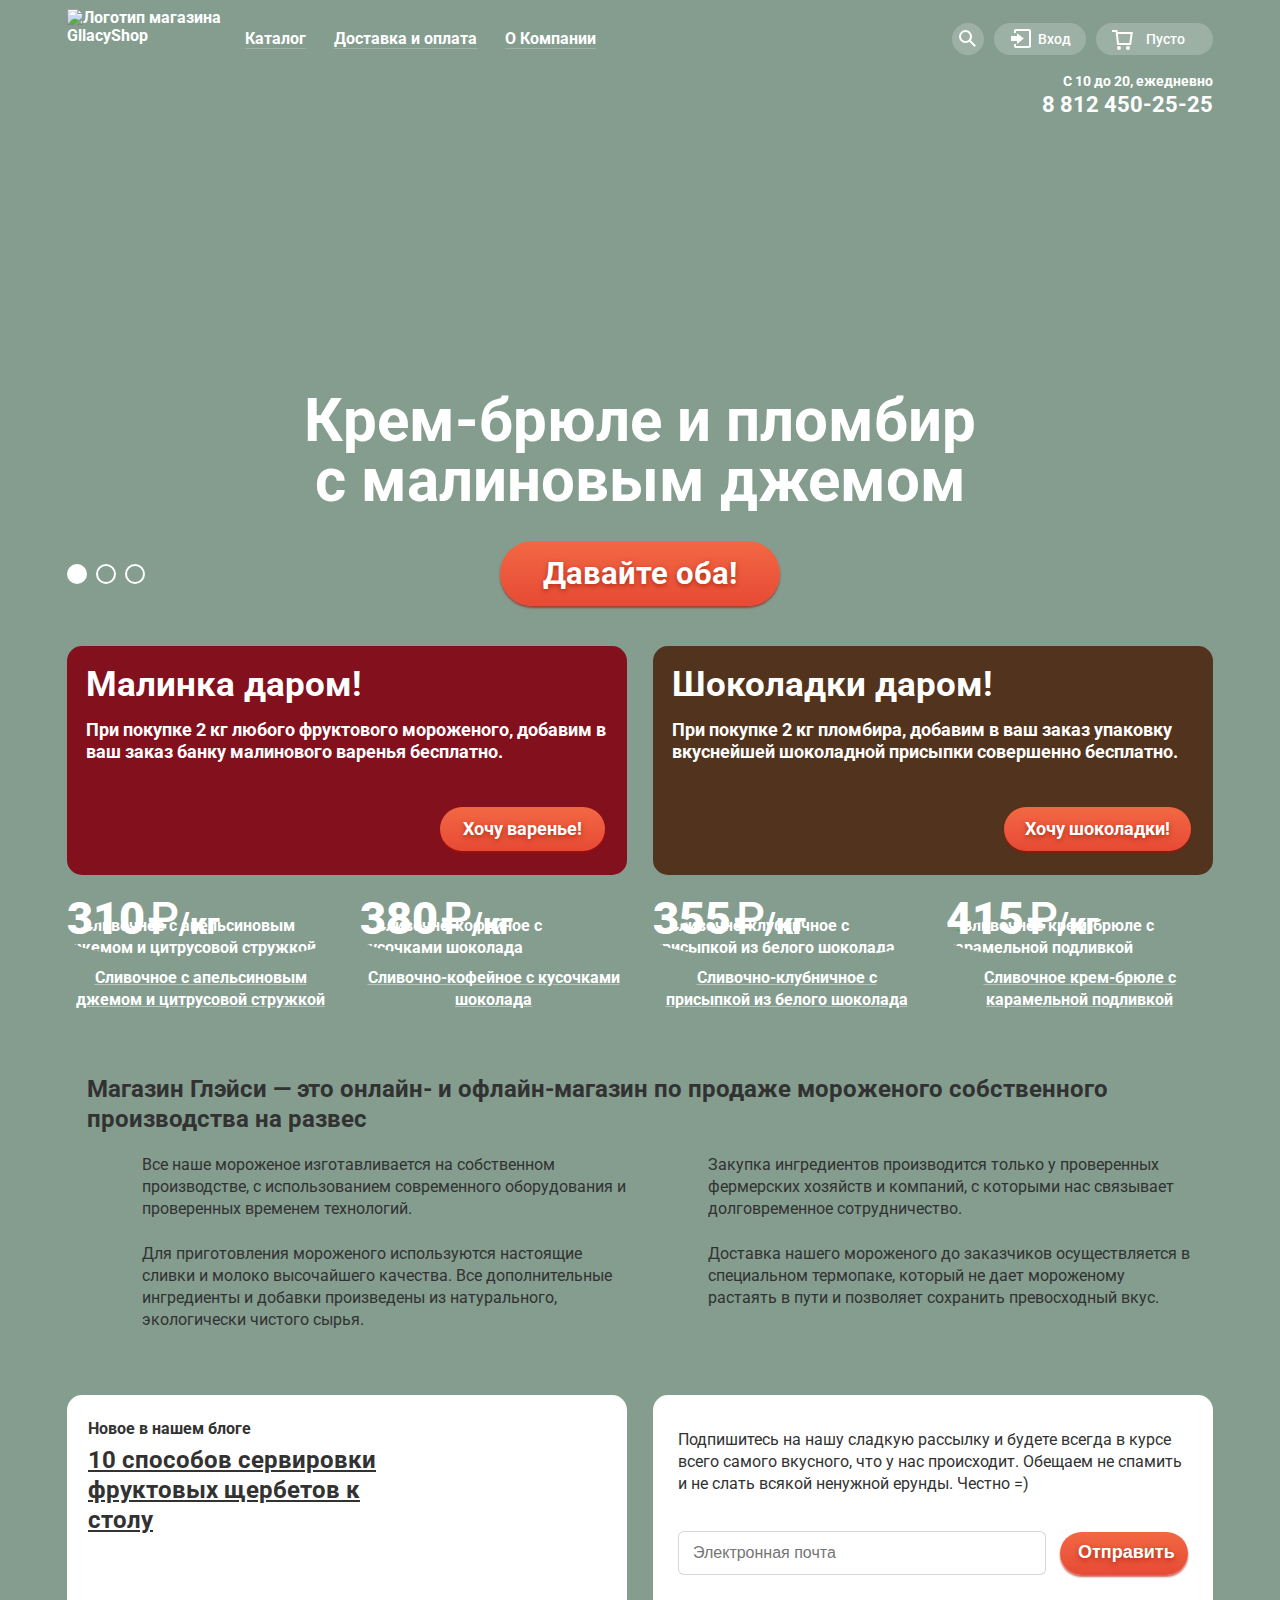
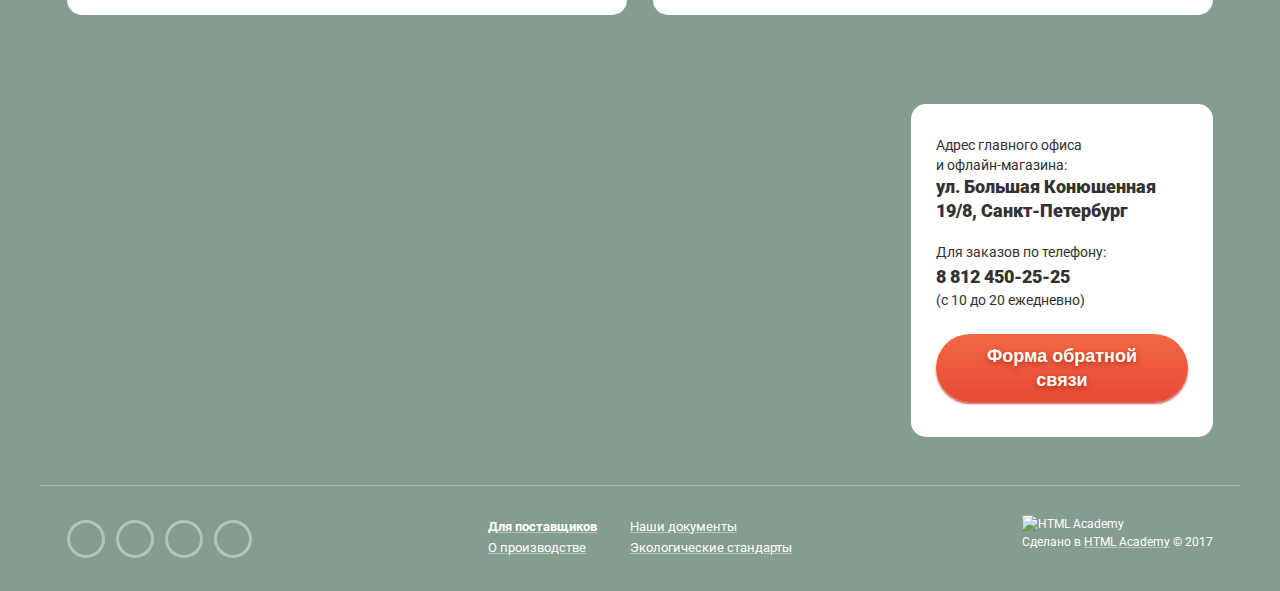
==== commit f9fb89dd: "Исправления" ====
--- a/index.html
+++ b/index.html
@@ -5,7 +5,7 @@
 		<title>GllacyShop</title>
 		<link href="https://fonts.googleapis.com/css?family=Roboto:400,500,700&amp;subset=cyrillic" rel="stylesheet">
 		<link rel="stylesheet" href="css/normalize.css">
-		<link rel="stylesheet" href="css/style.css">
+		<link rel="stylesheet" href="css/style.min.css">
 	</head>
 	<body class="index-body">
 		<input type="radio" class="visually-hidden" id="gallery-product-1" name="switch" checked>
@@ -36,16 +36,18 @@
 						</ul>
 					</nav>
 					<ul class="user-navigation">
-						<li class='search-item'>
-							<button type='button' class="header-button">Поиск</button>
+						<li class='search-item header-button-cell'>
+							<svg width="17" height="17"><path fill="#fff" d="M16.958 15.527L11.75 10.32A6.455 6.455 0 0 0 13 6.5 6.5 6.5 0 1 0 6.5 13a6.465 6.465 0 0 0 3.839-1.263l5.205 5.204 1.414-1.414zM6.5 11C4.019 11 2 8.981 2 6.5S4.019 2 6.5 2 11 4.019 11 6.5 8.981 11 6.5 11z"/></svg>
+							<button type='button' class="user-nav-button">Поиск</button>
 							<!-- Начало блока меню поиска -->
 							<form action="https://echo.htmlacademy.ru" method="post" class='search-form popup'>
 								<input type="search" placeholder="Что ищем?" name='search'>
 							</form>
 							<!-- Конец блока меню поиска -->
 						</li>
-						<li class="login-item">
-							<button type='button' class='header-button'>Вход</button>
+						<li class="login-item header-button-cell">
+							<svg width="21" height="19"><g fill="#fff"><path d="M6 14.875L12.917 9.5 6 4.125v2.917H-.042v4.917H6z"/><path d="M18 0H5C3.9 0 3 .9 3 2v2h2V2h13v15H5v-2H3v2c0 1.1.9 2 2 2h13c1.1 0 2-.9 2-2V2c0-1.1-.9-2-2-2z"/></g></svg>
+							<button type='button' class='user-nav-button'>Вход</button>
 							<!-- Начало блока меню входа -->
 							<div class="login-block popup">
 								<form action="https://echo.htmlacademy.ru" method="post" class='login-form'>
@@ -55,17 +57,17 @@
 									<a href="#" class="menu-login-forgot_password">Забыли пароль?</a>
 									<a href="#" class="menu-login-registration">Новая регистрация</a>
 								</form>
-								
 							</div>
 							<!-- Конец блока меню входа -->
 						</li>
-						<li class='basket-item'>
-							<button type='button' class='header-button'>Пусто</button>
+						<li class='basket-item header-button-cell'>
+							<svg width="21" height="20"><g fill="#FFF"><path d="M5.657 2.031L5.422 0H0v2h3.64l1.5 13h13.988l1.699-12.969H5.657zM17.372 13H6.922L5.888 4.031h12.66L17.372 13z"/><circle cx="6.984" cy="18" r="2"/><circle cx="15.984" cy="18" r="2"/></g></svg>
+							<button type='button' class='user-nav-button'>Пусто</button>
 						</li>
 					</ul>
 				</div>
 				<span class="header-worktime">С 10 до 20, ежедневно</span>
-				<span class="header-phone">8 812 450-25-25</span>
+				<span class="header-tel-wrapper"><a href='tel:88124502525' class="header-phone">8 812 450-25-25</a></span>
 			</header>
 			<!-- Конец шапки -->
 
@@ -127,36 +129,40 @@
 					<section class="main-hits_catalog">
 						<h2 class="visually-hidden">Каталог хитов</h2>
 						<ul class="catalog-items">
-							<li class="catalog-item">
+							<li class="catalog-item hit">
 								<img src="img/jpg/catalog-img-1.jpg" alt='Сливочное с апельсиновым джемом и цитрусовой стружкой' class="catalog-img" width='267' height='267' >
-								<b>310
-									<span class="price">&#8381;</span><span class="amount">/кг</span>
-								</b>
-								<a href='catalog_creamy.html'>Сливочное с апельсиновым джемом и цитрусовой стружкой</a>
-								<button class="catalog-item-preview button">Быстрый просмотр</button>
-							</li>
-							<li class="catalog-item">
+								<b>310<span class="price">&#8381;</span><span class="amount">/кг</span>
+								</b>
+								<span class="catalog-item-link">
+									<a href='catalog_creamy.html'>Сливочное с апельсиновым джемом и цитрусовой стружкой</a>
+								</span>
+								<button class="catalog-item-preview button">Быстрый просмотр</button>
+							</li>
+							<li class="catalog-item hit">
 								<img src="img/jpg/catalog-img-2.jpg" alt="Сливочно-кофейное с кусочками шоколада" class="catalog-img" width='267' height='267'>
-								<b>380
-									<span class="price">&#8381;</span><span class="amount">/кг</span>
-								</b>
-								<a href='catalog_creamy.html'>Сливочно-кофейное с кусочками шоколада</a>
-								<button class="catalog-item-preview button">Быстрый просмотр</button>
-							</li>
-							<li class="catalog-item">
+								<b>380<span class="price">&#8381;</span><span class="amount">/кг</span>
+								</b>
+								<span class="catalog-item-link">
+									<a href='catalog_creamy.html'>Сливочно-кофейное с кусочками шоколада</a>
+								</span>
+								<button class="catalog-item-preview button">Быстрый просмотр</button>
+							</li>
+							<li class="catalog-item hit">
 								<img src="img/jpg/catalog-img-3.jpg" alt="Сливочно-клубничное с присыпкой из белого шоколада" class="catalog-img" width='267' height='267'>
-								<b>355
-									<span class="price">&#8381;</span><span class="amount">/кг</span>
-								</b>
-								<a href='catalog_creamy.html'>Сливочно-клубничное с присыпкой из белого шоколада</a>
-								<button class="catalog-item-preview button">Быстрый просмотр</button>
-							</li>
-							<li class="catalog-item">
+								<b>355<span class="price">&#8381;</span><span class="amount">/кг</span>
+								</b>
+								<span class="catalog-item-link">
+									<a href='catalog_creamy.html'>Сливочно-клубничное с присыпкой из белого шоколада</a>
+								</span>
+								<button class="catalog-item-preview button">Быстрый просмотр</button>
+							</li>
+							<li class="catalog-item hit">
 								<img src="img/jpg/catalog-img-4.jpg" alt="Сливочное крем-брюле с карамельной подливкой" class="catalog-img" width='267' height='267'>
-								<b>415
-									<span class="price">&#8381;</span><span class="amount">/кг</span>
-								</b>
-								<a href='catalog_creamy.html'>Сливочное крем-брюле с карамельной подливкой</a>
+								<b>415<span class="price">&#8381;</span><span class="amount">/кг</span>
+								</b>
+								<span class="catalog-item-link">
+									<a href='catalog_creamy.html'>Сливочное крем-брюле с карамельной подливкой</a>
+								</span>
 								<button class="catalog-item-preview button">Быстрый просмотр</button>
 							</li>
 						</ul>
@@ -205,16 +211,17 @@
 					
 				<!-- Начало блока карты -->
 				<section class="main-map">
+					<iframe class='interactive-map' src="https://www.google.com/maps/embed?pb=!1m18!1m12!1m3!1d1998.576107178979!2d30.321962135596618!3d59.939175757766854!2m3!1f0!2f0!3f0!3m2!1i1024!2i768!4f13.1!3m3!1m2!1s0x4696310fca5ba729%3A0xea9c53d4493c879f!2z0JHQvtC70YzRiNCw0Y8g0JrQvtC90Y7RiNC10L3QvdCw0Y8g0YPQuy4sIDE5LCDQodCw0L3QutGCLdCf0LXRgtC10YDQsdGD0YDQsywgMTkxMTg2!5e0!3m2!1sru!2sru!4v1522580251050" width="100%" height="430" frameborder="0" allowfullscreen></iframe>
 					<div class="container">
 						<h2 class="visually-hidden">Наши координаты</h2>
 						<div class="map-pin"></div>
 						<div class="contacts">
-							<p>Адрес главного офиса<br> и офлайн-магазина:</p>
+							<p class="contacts-address-title">Адрес главного офиса<br> и офлайн-магазина:</p>
 							<b class="contacts-address">ул. Большая Конюшенная 19/8, Санкт-Петербург</b>
-							<p>Для заказов по телефону:</p>
-							<b>8 812 450-25-25</b>
+							<p class='contacts-tel-title'>Для заказов по телефону:</p>
+							<b class='contacts-tel'><a href='tel:88124502525'>8 812 450-25-25</a></b>
 							<span>(с 10 до 20 ежедневно)</span>
-							<button class="button">Форма обратной связи</button>
+							<button class="button feedback_form-button">Форма обратной связи</button>
 						</div>
 					</div>
 				</section>
@@ -225,7 +232,7 @@
 			
 			<!-- Начало подвала -->
 			<footer class="main-footer container">
-				<ul class="social-button">
+				<ul class="icon-feedback-list">
 					<li><a href="#">Twitter</a></li>
 					<li><a href="#">Instagram</a></li>
 					<li><a href="#">Facebook</a></li>
@@ -252,10 +259,10 @@
 		<!-- Начало блока формы обратной связи -->
 		<div class="block-feedback-form popup">
 			<h3>Мы обязательно вам ответим!</h3>
-			<button type='button' class='close-button'>Закрыть</button>
+			<button type='button' class='close-feedback_form'>Закрыть</button>
 			<form action="https://echo.htmlacademy.ru" method='post' class='feedback-form'>
-				<input type="text" name='name' id='name' placeholder="Как вас зовут?">
-				<input type="text" name="email" id="email" placeholder="Ваша почта для ответа?">
+				<input type="text" name='user-name' id='name' placeholder="Как вас зовут?">
+				<input type="text" name="user-email" id="email" placeholder="Ваша почта для ответа?">
 				<textarea class='text-area' id='text-area' rows='5' cols='40' placeholder="Напишите что-нибудь..."></textarea>
 				<input type="submit" name='submit-feedback' class='button' id='submit-feedback' value='Отправить'>
 			</form>
@@ -263,6 +270,6 @@
 		<div class="block-overlay"></div>
 		<!-- Конец блока формы обратной связи -->
 
-		<script src="js/main.js"></script>
+		<script src="js/main.min.js"></script>
 	</body>
 </html>
--- a/css/style.min.css
+++ b/css/style.min.css
@@ -0,0 +1 @@
+.basket-item:focus g,.basket-item:hover g,.login-item:focus g,.login-item:hover g,.search-item:focus path,.search-item:hover path{fill:#000}html{-webkit-box-sizing:border-box;box-sizing:border-box}*,::after,::before{-webkit-box-sizing:inherit;box-sizing:inherit}@keyframes bounce{0%{transform:scale(.1)}100%{transform:scale(1)}}.catalog_creamy-body,.index-body{margin:0 auto;padding:0;font-family:Roboto,Arial,sans-serif;font-size:16px;font-weight:700;line-height:22px;color:#fff;background-color:#849d8f}a{color:#fff;text-decoration:none}.popup{margin:0;padding:20px 17px;border-radius:6px;background-color:#f8f7f4;box-shadow:0 20px 20px 0 rgba(0,0,0,.4);z-index:100}input[type=text],input[type=search],input[type=email],input[type=password],textarea{border-width:1px;border-style:solid;border-color:rgba(178,178,178,.52);border-radius:6px;font-size:16px;line-height:24px;font-weight:400;background-color:#fff;outline:0;padding:9px 9px 9px 14px;width:100%}input[type=text]:hover,input[type=search]:hover,input[type=email]:hover,input[type=password]:hover,textarea:hover{box-shadow:inset 0 0 0 2px rgba(154,154,154,.52);outline:0}input[type=text]:active,input[type=text]:focus,input[type=search]:active,input[type=search]:focus,input[type=email]:active,input[type=email]:focus,input[type=password]:active,input[type=password]:focus,textarea:active,textarea:focus{box-shadow:inset 0 0 0 2px rgba(46,136,228,.52);outline:0}.visually-hidden{position:absolute;overflow:hidden;clip:rect(0 0 0 0);height:1px;width:1px;margin:-1px;padding:0;border:0}.container{width:1200px;margin:0 auto;padding:0 27px}header.container{padding-top:9px}.container.creamy{margin-bottom:2px}.main-navigation,.nav-catalog-list,.site-navigation,.user-navigation{margin:0;padding:0;list-style:none}.main-navigation{width:560px;line-height:18px;color:#fff;display:flex}.main-nav-wrapper{display:flex;justify-content:space-between}.header-logo{width:154px;height:64px}.site-navigation{display:flex;align-items:center;margin-left:10px}.site-navigation .active,.site-navigation>li{padding:7px 14px;margin-bottom:5px}.site-navigation>li:not(.active):focus,.site-navigation>li:not(.active):hover{background-color:#fff;border-radius:50px;text-decoration:none}.site-navigation>li:not(.active):focus>a,.site-navigation>li:not(.active):hover>a{color:#333}.site-navigation .active{box-sizing:border-box;background-color:#d07058;border-radius:50px;color:#fff}.site-navigation>li:active{background-color:#fff;box-shadow:inset 0 2px 1px 0 #696969}.site-navigation>li>a{border-bottom:1px solid rgba(255,255,255,.2)}.nav-catalog-list{display:none;box-sizing:border-box;padding:0;margin:0;width:143px;background-color:#f8f7f4;box-shadow:0 20px 20px 0 rgba(0,0,0,.4);border-radius:5px}.nav-catalog-item{position:relative}.nav-catalog-item::before{position:absolute;content:'';width:89px;height:5px;top:32px;left:0}.nav-catalog-item:hover .nav-catalog-list{display:block;position:absolute;top:36px;left:-5px}.nav-catalog-list li:first-child a{font-weight:700;padding-top:12px;padding-bottom:12px}.nav-catalog-list li:first-child::after{content:'';width:90%;height:1px;background-color:rgba(53,53,53,.2);position:absolute;margin:0 5px;top:39px}.nav-catalog-list a{color:#323232;font-weight:400;font-size:14px;line-height:16px;display:block;padding:9px 20px}.nav-catalog-list li:focus a,.nav-catalog-list li:hover a{background-color:#fbded7;border-radius:0;color:#323232}.nav-catalog-list li a:active{background-color:#d07058}.user-navigation{width:267px;margin:0;padding:0;list-style:none;display:flex;justify-content:flex-end;align-items:center;position:relative}.user-navigation>li{margin-bottom:5px}.user-navigation>li:focus .user-nav-button,.user-navigation>li:hover .user-nav-button{color:#323232}.user-navigation>li:not(:first-child){margin-left:10px}.user-navigation button,.user-navigation svg{cursor:pointer}.user-nav-button{background-color:transparent;border:none;color:#fff;font:inherit}.header-button-cell{background-color:rgba(255,255,255,.2);border:none;color:#fff;font-size:14px;line-height:16px;font-weight:500;border-radius:50px;background-repeat:no-repeat;cursor:pointer}.basket-form,.search-form{box-shadow:0 20px 20px 0 rgba(0,0,0,.4);cursor:default}.header-button-cell:focus,.header-button-cell:hover{background-color:#f8f7f4;color:#323232}.search-item{height:32px;width:32px;padding:7px;position:relative}.search-item button{font-size:0;position:absolute;width:32px;height:37px;left:0;top:0}.basket-item::before,.login-item::before{height:5px;content:''}.search-form{display:none;position:absolute;top:35px;left:-308px;width:342px}.search-item:focus .search-form,.search-item:hover .search-form{display:block}.login-item:focus .login-block,.login-item:hover .login-block{display:block;top:35px;left:-183px}.login-item{position:relative;width:92px;padding:7px 10px 7px 38px}.login-item::before{position:absolute;width:92px;top:32px;left:0}.login-item svg{position:absolute;top:6px;left:17px}.login-item input[type=email],.login-item input[type=password]{width:100%;margin-bottom:20px}.login-block a:hover{color:#ffbc9e;text-decoration:underline rgba(255,188,158,.3)}.login-block{display:none;position:absolute;width:277px}.login-form .button{padding:11px 25px;float:left}.menu-login-forgot_password,.menu-login-registration{color:#323232;text-decoration:underline #323232;font-size:13px;line-height:16px;font-weight:400;padding-left:20px}.basket-item{width:117px;padding:7px 13px 7px 44px;position:relative}.creamy .basket-item{padding:8px 13px 8px 44px}.basket-item .adds,.basket-item.adds button{padding:0;margin:0}.basket-item::before{position:absolute;width:117px;top:32px;left:0}.basket-item svg{position:absolute;top:7px;left:16px}.basket-item .adds{font-size:14px;line-height:16px}.basket-item.adds:focus .basket-form,.basket-item.adds:hover .basket-form{display:block}.basket-form{display:none;position:absolute;top:36px;left:-420px;width:540px;background-color:#f8f7f4;border-radius:5px;padding:20px 16px 21px;color:#323232;font-weight:400;font-size:13px;line-height:16px;z-index:2}.catalog-sort,.sort-type-label{position:relative}.basket-form-items{list-style:none;margin:0;padding:0}.basket-form-item{display:flex;justify-content:flex-start;align-items:center;margin-bottom:20px}.basket-form-item .description{margin-left:13px;display:inline-block;width:230px}.basket-form .button,.basket-total,.header-tel-wrapper,.header-worktime{display:block;text-align:right}.basket-form-item img{margin-left:14px;border-radius:50px}.remove-basket-item{padding:0;margin:0;width:11px;height:11px;font-size:0;border:none;background-color:#f8f7f4;background-image:url(../img/png/x.png);background-position:center;background-repeat:no-repeat}.basket-price{color:#999}.basket-amount,.basket-item_price{margin:0 auto}.basket-total{font-size:15px;line-height:18px;margin-bottom:15px;margin-top:15px}.basket-form .button{float:right;padding:10px 14px}.header-worktime{font-size:14px;line-height:16px;margin-bottom:4px}.header-tel-wrapper{text-align:right;font-size:22px;line-height:24px;margin-bottom:274px}.creamy .header-tel-wrapper{margin-bottom:0;order:1}.breadcrumbs-wrapper{display:flex;justify-content:space-between}.catalog_creamy-breadcrumbs{margin:0 0 3px;padding:0;align-self:flex-end;display:flex;list-style:none;font-size:14px;line-height:16px;font-weight:400}.catalog_creamy-breadcrumbs a:hover{color:#ffbc9e;text-decoration:underline rgba(255,188,158,.3)}.catalog_creamy-breadcrumbs a{text-decoration:underline rgba(255,255,255,.4)}.catalog_creamy-breadcrumbs li:not(:first-child){margin-left:7px}main.catalog{font-weight:500}.catalog_creamy-list-name{padding:0;margin:0 0 22px;font-size:35px;line-height:41px;font-weight:700}.catalog-sort{width:860px;display:flex;flex-wrap:wrap}.catalog-sort input,.catalog-sort option,.catalog-sort select{font-size:16px;line-height:18px;font-weight:500}.form-style{padding:7px 14px;margin:5px 0 0;border:none;background-color:rgba(248,247,244,.2);color:#fff;border-radius:50px;cursor:pointer}.sort-type{-webkit-appearance:none;-moz-appearance:none;appearance:none;padding:8px 33px 8px 15px}.sort-arrow{position:absolute;top:40px;right:16px;z-index:1}.sort-arrow polyline{fill:#fff}.sort-type:active+.sort-arrow polyline,.sort-type:focus+.sort-arrow polyline,.sort-type:hover+.sort-arrow polyline{fill:#323232}.sort-type:active,.sort-type:focus,.sort-type:hover{background-color:#fff;color:#000}.sort-type option{color:#000}.catalog-sort label,.catalog-sort>div{display:inline-block}.catalog-sort b{padding-left:16px;font-weight:500;font-size:14px;line-height:16px;margin-bottom:4px}.catalog-sort>div:not(.milk-fat-box),.catalog-sort>label{margin-right:14px}.catalog-sort>label:first-child{width:195px}.range-label b{padding-left:14px}.range-controls{position:relative;padding:16px 21px;width:217px}.range-controls .scale{height:4px;background:rgba(255,255,255,.3)}.range-controls .bar{width:100px;height:4px;margin-left:18px;background:#fff}.range-toggle{width:20px;height:20px;position:absolute;background:#ababab;border:8px solid #fff;border-radius:50%;cursor:pointer}.range-toggle:hover{background:#1c4f80}.range-toggle-min{left:33px;top:7px}.range-toggle-max{right:66px;top:7px}.milk-fat-wrapper{padding:7px 15px 7px 18px;width:100%}.milk-fat-wrapper label:not(:last-child){margin-right:15px}.milk-fat-box{margin-right:0}.milk-fat-wrapper label::before{content:'';position:relative;display:inline-block;top:1px;width:15px;height:15px;margin:0 16px 0 0;background-color:#9db1a5;border:3px solid #9db1a5;border-radius:50%;box-shadow:0 0 0 4px #fff;transition:background-color .2s;cursor:pointer;opacity:.8}.milk-fat-wrapper label:hover::before{opacity:1}#milk-fat-1:checked~.milk-fat-wrapper label[for=milk-fat-1]::before,#milk-fat-2:checked~.milk-fat-wrapper label[for=milk-fat-2]::before,#milk-fat-3:checked~.milk-fat-wrapper label[for=milk-fat-3]::before,#milk-fat-4:checked~.milk-fat-wrapper label[for=milk-fat-4]::before{background-color:#fff}.catalog-sort>div:last-of-type{width:700px}.filler-box{margin-top:11px}.filler-wrapper{width:700px;margin-right:15px}.filler-wrapper label{position:relative;padding-left:33px;margin-right:18px;line-height:18px}.filler-wrapper label:nth-child(3){padding-left:36px;margin-right:21px}.filler-wrapper label:nth-child(4){padding-left:34px}.filler-wrapper label:last-child{padding-left:35px;margin-right:0}.filler-wrapper label::before{content:'';position:absolute;background-image:url(../img/svg/checkbox-off.svg);background-repeat:no-repeat;background-position:0 0;background-size:24px 20px;top:-1px;left:0;width:24px;height:20px;border:none;cursor:pointer;opacity:.8}.catalog-items li,.gallery{position:relative}.filler-wrapper label:hover::before{opacity:1}#filler-1:checked~.filler-wrapper label[for=filler-1]::before,#filler-2:checked~.filler-wrapper label[for=filler-2]::before,#filler-3:checked~.filler-wrapper label[for=filler-3]::before,#filler-4:checked~.filler-wrapper label[for=filler-4]::before,#filler-5:checked~.filler-wrapper label[for=filler-5]::before{background-image:url(../img/svg/checkbox-on.svg);background-repeat:no-repeat;background-size:24px;background-position-x:2px;opacity:.8}#filler-1:checked~.filler-wrapper label[for=filler-1]:hover::before,#filler-2:checked~.filler-wrapper label[for=filler-2]:hover::before,#filler-3:checked~.filler-wrapper label[for=filler-3]:hover::before,#filler-4:checked~.filler-wrapper label[for=filler-4]:hover::before,#filler-5:checked~.filler-wrapper label[for=filler-5]:hover::before{opacity:1}.catalog-sort .sort-submit{display:inline-block;border:2px solid #fff;background-color:rgba(248,247,244,.2);color:#fff;font-weight:500;align-self:flex-end;padding:8px 28px;cursor:pointer}.catalog-sort .sort-submit:focus,.catalog-sort .sort-submit:hover{background-color:#fff;color:#000}.button,.gallery{color:#fff;text-align:center}.catalog-sort .sort-submit:active{border:1px solid transparent;background-color:#ededed;box-shadow:inset 0 2px 1px 0 rgba(105,105,105,1)}.site-wrapper{min-width:1240px;background-color:#849d8f;background-image:url(../img/png/gallery-item-1.png);background-repeat:no-repeat;background-position:top center;transition:background-image .5s ease-in,background-color .5s ease-in}.site-wrapper::after,.site-wrapper::before{content:"";visibility:hidden}.site-wrapper::before{background-image:url(../img/png/gallery-item-2.png)}.site-wrapper::after{background-image:url(../img/png/gallery-item-3.png)}#gallery-product-1:checked~.site-wrapper #gallery-slide-1,#gallery-product-2:checked~.site-wrapper #gallery-slide-2,#gallery-product-3:checked~.site-wrapper #gallery-slide-3{display:block}#gallery-product-1:checked~.site-wrapper label[for=gallery-product-1],#gallery-product-2:checked~.site-wrapper label[for=gallery-product-2],#gallery-product-3:checked~.site-wrapper label[for=gallery-product-3]{background-color:#fff}.site-wrapper label[for=gallery-product-1]:hover,.site-wrapper label[for=gallery-product-2]:hover,.site-wrapper label[for=gallery-product-3]:hover{background-color:rgba(248,247,244,.4)}#gallery-product-1:checked~.site-wrapper{background-color:#849d8f;background-image:url(../img/png/gallery-item-1.png)}#gallery-product-2:checked~.site-wrapper{background-color:#8996a6;background-image:url(../img/png/gallery-item-2.png)}#gallery-product-3:checked~.site-wrapper{background-color:#9d8b84;background-image:url(../img/png/gallery-item-3.png)}.gallery-switch{position:absolute;left:0;z-index:2;font-size:0;bottom:60px}.gallery-switch label{display:inline-block;width:20px;height:20px;margin-right:9px;vertical-align:top;background-color:transparent;border:2px solid #fff;border-radius:50%;cursor:pointer}.gallery-list{margin:0;padding:0;list-style:none}.gallery-list li{display:none}.gallery-title{width:700px;margin:0 auto 30px;font-size:60px;line-height:60px;font-weight:700}.button{margin:0;padding:0;font-weight:700;border:none;background:#e74a35;background:linear-gradient(to bottom,#f26843,#e74a35);box-shadow:0 2px 2px 0 rgba(172,16,0,.64);text-decoration:none;border-radius:50px;font-size:18px;line-height:24px;vertical-align:middle;text-shadow:0 2px 5px rgba(160,32,11,.76);cursor:pointer;display:inline-block}.gallery-button{padding:12px 43px;font-size:31px;line-height:41px;margin-bottom:40px}.button:focus,.button:hover{background:linear-gradient(to bottom,#f58669,#ec6f5e);box-shadow:0 2px 2px 0 rgba(172,16,0,1)}.button:active{background:linear-gradient(to bottom,#d84732,#e1613e);box-shadow:inset 0 2px 2px rgba(172,16,0,1)}.offer-items{display:flex;justify-content:space-between;margin:0 0 40px;padding:0}.offer-items h3{padding:0;margin:0 0 14px;font-size:35px;line-height:41px}.offer-item p{margin-top:0;margin-bottom:44px;font-size:18px}.offer-items li{margin:0;box-sizing:border-box;width:560px;padding:18px 18px 24px 19px;list-style:none;background-repeat:no-repeat;background-position:center;border-radius:15px}.offer-item:first-child{background-color:#83101d;background-image:url(../img/jpg/offer-raspberries.jpg)}.offer-item:last-child{background-color:#52331d;background-image:url(../img/jpg/offer-chocolate.jpg)}.offer-item{display:flex;flex-direction:column;justify-content:space-between}.catalog-items,.features-list{justify-content:space-between;list-style:none}.main-offers .button{min-width:165px;padding:10px 21px;align-self:flex-end;margin-right:4px}.catalog-img{border-radius:50%}.catalog-sort{margin-bottom:40px}.catalog-items{margin:0 0 38px;padding:0;display:flex;flex-wrap:wrap}.catalog-items h3{font-size:16px;line-height:22px;font-weight:500;text-align:center}.catalog-items a{text-decoration:underline rgba(255,255,255,.4)}.catalog-items a:hover{color:#ffbc9e;text-decoration:underline rgba(255,188,158,.3)}.catalog-items li{width:267px;z-index:7}.catalog-item:hover{z-index:8}.catalog-item.hit::after{content:'';width:61px;height:61px;position:absolute;left:0;top:0;background-image:url(../img/svg/hit.svg)}.catalog-item:hover::before{position:absolute;left:-13px;top:-6px;content:'';border-radius:5px;background-color:#f8f7f4;opacity:.2;box-shadow:0 20px 20px 0 rgba(0,0,0,.4);width:293px;height:405px;z-index:-1}.main-blog div,.main-features{box-sizing:border-box;border-radius:15px}.catalog-item:hover .catalog-item-preview{display:block}.catalog-item .catalog-item-preview{display:none;position:absolute;padding:12px 20px;margin:15px 25px 20px;z-index:2}.catalog-item b{padding:0;margin:0;left:0;position:absolute;font-size:45px;line-height:45px;bottom:65px}.catalog-item .price{font-weight:500;margin-left:3px}.catalog-item .amount{font-size:30px}.catalog-items.creamy{margin-bottom:50px}.catalog-items.creamy li{margin-bottom:35px}.catalog-item-link{display:block;text-align:center;z-index:10;margin-top:8px}.main-features{margin:0 0 40px;padding:25px 20px 21px;text-align:left;background-image:url(../img/jpg/wafer.jpg);background-repeat:repeat;background-position:center}.features-list,.main-features h3{margin:0;padding:0;color:#323232}.close-feedback_form,.features-list li,.footer-navigation-list b,.icon-feedback-list li,.main-blog-news,.main-map,.map-pin{background-repeat:no-repeat}.main-features h3{font-size:24px;line-height:30px}.features-list{display:flex;flex-wrap:wrap}.features-list li{font-weight:400;box-sizing:border-box;width:540px;padding:20px 0 3px 55px;background-position:left 7px}.features-list li:nth-child(1){background-image:url(../img/svg/ice-cream.svg)}.features-list li:nth-child(2){background-image:url(../img/svg/cow.svg)}.features-list li:nth-child(3){background-image:url(../img/svg/eco.svg)}.features-list li:nth-child(4){background-image:url(../img/svg/thermometer.svg)}.main-blog{padding:0;margin:0 0 40px;display:flex;justify-content:space-between}.main-blog div{width:560px;min-height:220px;color:#323232;background-color:#fff}.main-blog-news{padding:23px 21px;background-image:url(../img/jpg/blog.jpg);background-position:204px -36px}.icon-feedback-list li,.main-feedback_form,.main-map,.map-pin{background-position:center}.main-blog-news h3{font-size:16px;margin:0 0 5px;padding:0}.main-blog-news a{color:#323232;text-decoration:underline #323232;font-size:24px;line-height:30px}.main-blog-news a:hover{color:#e84d37;text-decoration:underline rgba(232,77,55,.3)}.main-feedback_form{padding:34px 25px 40px;background-image:url(../img/png/feedback-bg.png);display:flex;flex-direction:column;justify-content:space-between}.main-feedback_form input[type=email]{width:368px}.main-feedback_form p{margin:0;padding:0;font-size:16px;line-height:22px;font-weight:400}.main-feedback_form .button{width:128px;padding:8px 18px 11px;margin-left:10px}.main-map{background-image:url(../img/jpg/map.jpg)}.interactive-map{position:absolute;width:100%;border:0;z-index:8}.main-map .container{min-height:430px;display:flex;justify-content:space-between;align-items:center}.map-pin{margin:0 0 10px 239px;padding:0;width:80px;height:140px;background-image:url(../img/svg/pin.svg)}.contacts{width:302px;border-radius:15px;padding:31px 25px 28px;background-color:#fffffe;color:#323232;align-items:flex-start;z-index:9}.contacts p{margin:0;padding:0;font-size:14px;font-weight:400;line-height:20px;color:#323232}.contacts b{display:inline-block;font-size:18px;line-height:24px}b.contacts-address{margin-bottom:19px}p.contacts-tel-title{margin-bottom:3px}.contacts-tel a{color:inherit}.contacts span{display:block;font-size:14px;font-weight:400;margin-bottom:23px}.contacts .button{width:100%;padding:10px 27px;margin-bottom:7px}.block-overlay{display:none;position:fixed;top:0;left:0;width:100%;height:100%;background-color:rgba(0,0,0,.3);z-index:9}.show-overlay{display:block}.block-feedback-form{display:none;position:fixed;left:50%;margin-left:-238px;top:169px;background-color:#f8f7f4;border-radius:10px;width:477px;padding:20px 23px 23px;z-index:10}.show-popup{animation:bounce .5s;display:block}.block-feedback-form h3{padding:0;margin:0 0 20px;font-size:24px;line-height:28px;color:#323232}.block-feedback-form .button{width:138px;padding:9px 24px;float:right}.close-feedback_form{position:absolute;top:10px;right:10px;border:none;width:18px;height:17px;color:#000;font-size:0;background-color:transparent;background-image:url(../img/png/x-big.png);cursor:pointer}.block-feedback-form input[type=text]{width:267px;margin-bottom:20px}.block-feedback-form textarea{padding-top:12px;width:428px;resize:none;margin-bottom:20px}.catalog_creamy-lists{padding:0;margin:0 0 26px;list-style:none;display:flex;justify-content:flex-end}.catalog_creamy-lists li{margin-left:20px;position:relative}.catalog_creamy-lists li.active:hover::after,.catalog_creamy-lists li.select::after{content:'';top:-2px;position:absolute;width:25px;height:25px;line-height:25;border-radius:50%;z-index:-1}.catalog_creamy-lists li.active{cursor:pointer}.catalog_creamy-lists li.select{color:#323232}.catalog_creamy-lists li.select::after{left:-9px;background-color:#fff}.catalog_creamy-lists li.active:hover::after{left:-8px;background-color:rgba(255,255,255,.2)}.catalog-list-item-pver svg{transform:rotate(180deg)}.catalog-list-item-next a,.catalog-list-item-pver a{font-size:0}.catalog-list-item-next svg{padding-top:1px;padding-left:1px}.catalog_creamy-lists>li:not(.active) path{fill:rgba(255,255,255,.2)}.main-footer a{text-decoration:underline rgba(255,255,255,.4)}.main-footer{border-top:1px solid rgba(255,255,255,.3);min-height:106px;display:flex;justify-content:space-between;align-items:center}.icon-feedback-list{display:flex;padding:0}.icon-feedback-list li:not(:first-child){margin:0 0 0 11px}.icon-feedback-list li{padding:0;font-size:0;width:32px;height:32px;opacity:.8;border:3px solid rgba(255,255,255,.5);border-radius:50%;box-sizing:content-box;cursor:pointer}.icon-feedback-list li:nth-child(1){background-image:url(../img/svg/twitter.svg)}.icon-feedback-list li:nth-child(2){background-image:url(../img/svg/instagram.svg)}.icon-feedback-list li:nth-child(3){background-image:url(../img/svg/fb.svg)}.icon-feedback-list li:nth-child(4){background-image:url(../img/svg/vk.svg)}.icon-feedback-list li:focus,.icon-feedback-list li:hover{opacity:1;border-color:rgba(255,255,255,.7)}.footer-navigation-list{width:350px;display:flex;justify-content:center;flex-wrap:wrap;margin:0 0 0 -14px;padding:0;list-style:none;font-size:13px;line-height:18px;font-weight:400}.footer-navigation-list li{width:165px;margin-bottom:3px}.footer-copyrights a:hover,.footer-navigation-list a:hover{color:#ffbc9e;text-decoration:underline rgba(255,188,158,.3)}.footer-copyrights a,.footer-navigation-list a{text-decoration:underline rgba(255,255,255,.4)}.footer-navigation-list li:nth-child(odd) a{padding-left:23px}.footer-navigation-list b{margin:0;padding:0;font-weight:700;background-image:url(../img/svg/heart.svg);background-position:left center}.footer-copyrights{margin:-12px 0 0;padding:0;font-size:12px;line-height:18px;font-weight:400}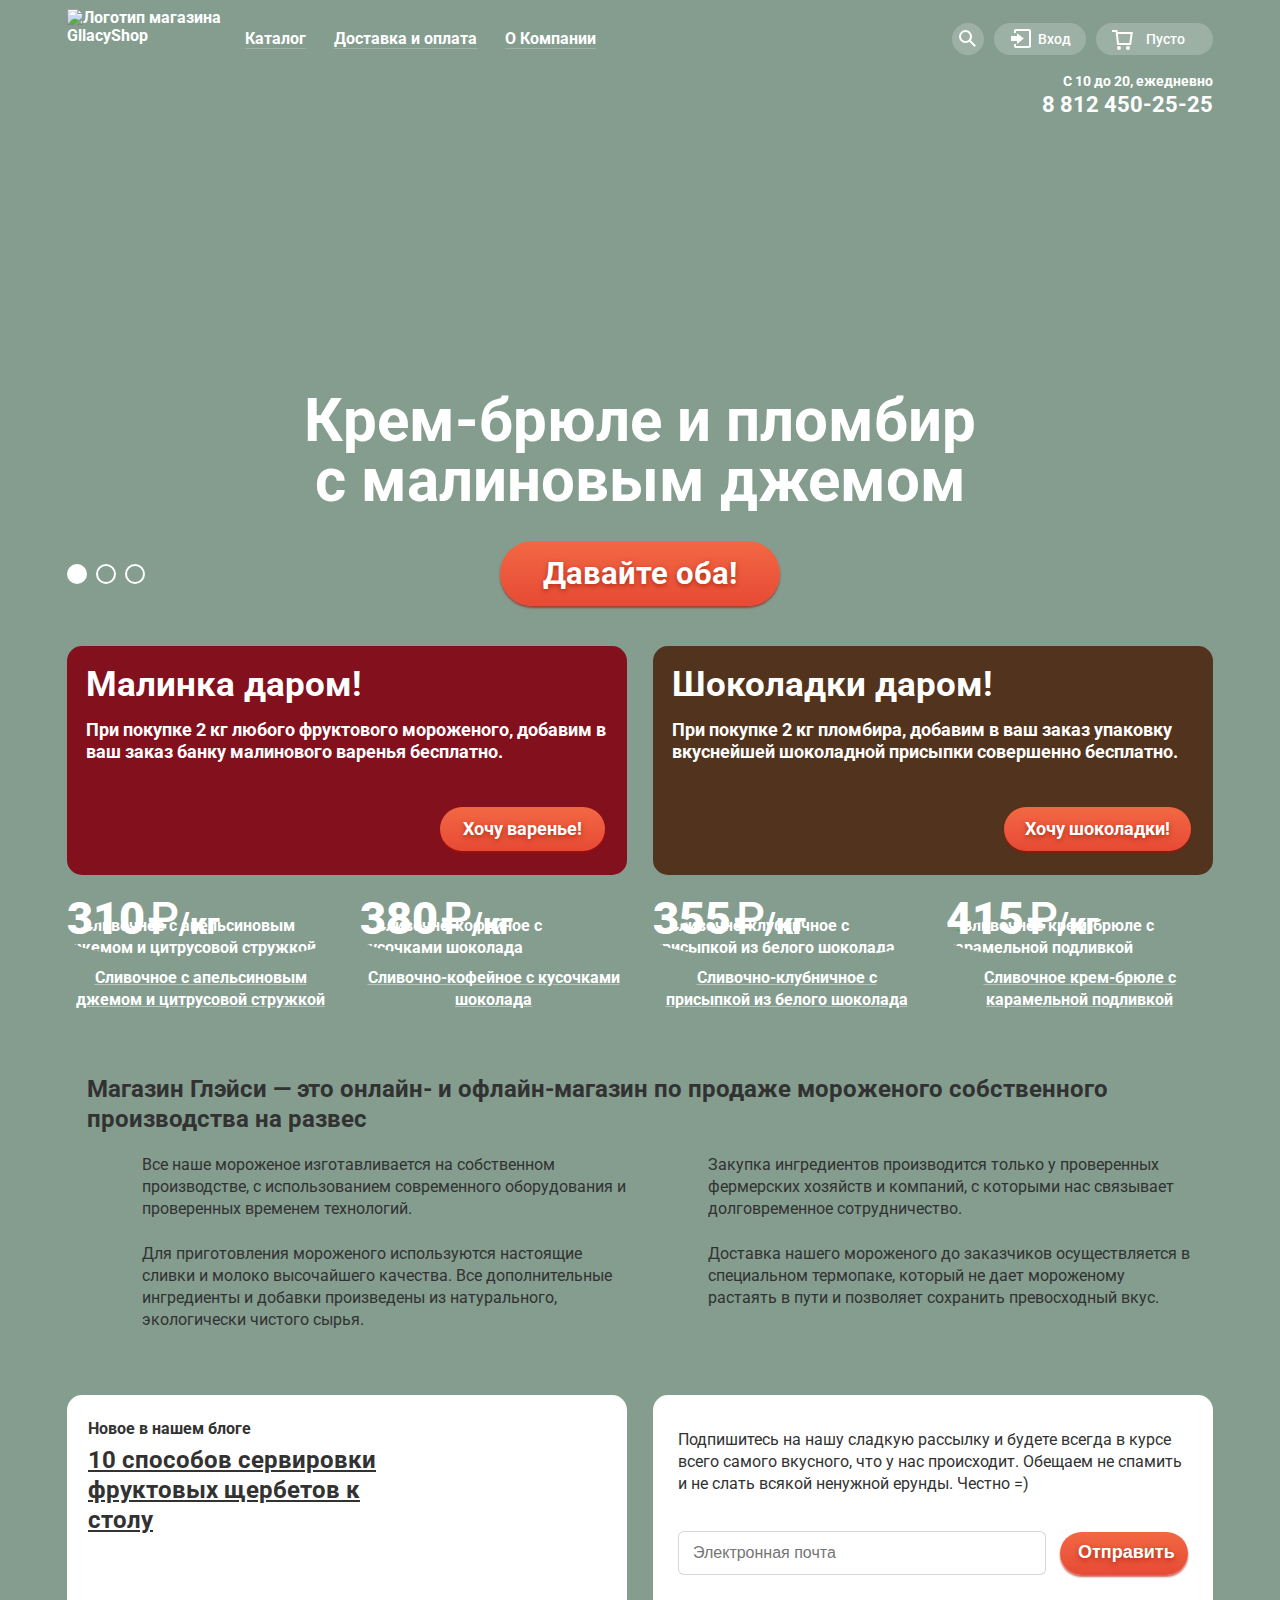
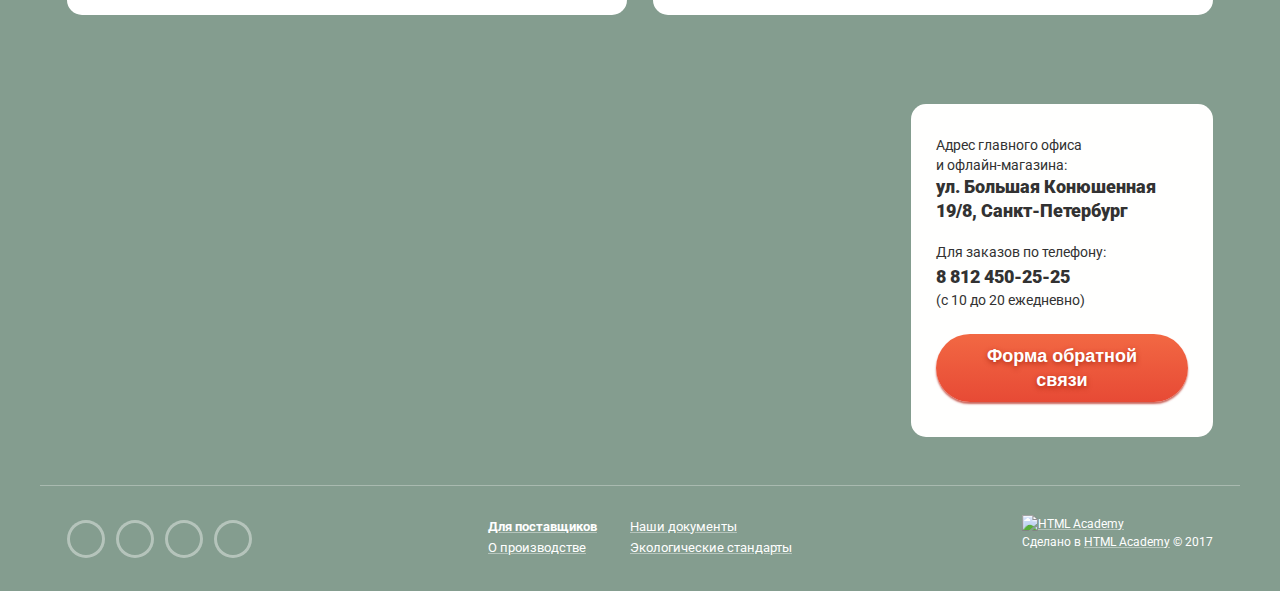
==== commit aa9be4ac: "Правки" ====
--- a/index.html
+++ b/index.html
@@ -16,9 +16,7 @@
 			<header class="container">
 				<div class="main-nav-wrapper">
 					<nav class="main-navigation">
-						<a href="#" class="header-logo">
-							<img src="img/svg/logo.svg" alt="Логотип магазина GllacyShop" width="154" height="64">
-						</a>
+						<img src="img/svg/logo.svg" class="header-logo" alt="Логотип магазина GllacyShop" width="154" height="64">
 						<ul class="site-navigation">
 							<li class="nav-catalog-item"><a href="#">Каталог</a>
 								<!-- Блок меню каталога -->
@@ -211,7 +209,7 @@
 					
 				<!-- Начало блока карты -->
 				<section class="main-map">
-					<iframe class='interactive-map' src="https://www.google.com/maps/embed?pb=!1m18!1m12!1m3!1d1998.576107178979!2d30.321962135596618!3d59.939175757766854!2m3!1f0!2f0!3f0!3m2!1i1024!2i768!4f13.1!3m3!1m2!1s0x4696310fca5ba729%3A0xea9c53d4493c879f!2z0JHQvtC70YzRiNCw0Y8g0JrQvtC90Y7RiNC10L3QvdCw0Y8g0YPQuy4sIDE5LCDQodCw0L3QutGCLdCf0LXRgtC10YDQsdGD0YDQsywgMTkxMTg2!5e0!3m2!1sru!2sru!4v1522580251050" width="100%" height="430" frameborder="0" allowfullscreen></iframe>
+					<iframe class='interactive-map' src="https://www.google.com/maps/embed?pb=!1m18!1m12!1m3!1d1998.576107178979!2d30.321962135596618!3d59.939175757766854!2m3!1f0!2f0!3f0!3m2!1i1024!2i768!4f13.1!3m3!1m2!1s0x4696310fca5ba729%3A0xea9c53d4493c879f!2z0JHQvtC70YzRiNCw0Y8g0JrQvtC90Y7RiNC10L3QvdCw0Y8g0YPQuy4sIDE5LCDQodCw0L3QutGCLdCf0LXRgtC10YDQsdGD0YDQsywgMTkxMTg2!5e0!3m2!1sru!2sru!4v1522580251050" height="430" allowfullscreen></iframe>
 					<div class="container">
 						<h2 class="visually-hidden">Наши координаты</h2>
 						<div class="map-pin"></div>
@@ -247,9 +245,9 @@
 					</ul>
 				</nav>
 				<div class="footer-copyrights">
-					<img src="img/svg/logo-htmlacademy.svg" alt="HTML Academy" width="108" height="39">
+					<a href="https://htmlacademy.ru/intensive/htmlcss"><img src="img/svg/logo-htmlacademy.svg" alt="HTML Academy" width="108" height="39"></a>
 					<div class="footer-copyrights-wrapper">
-						Сделано в <a href="https://htmlacademy.ru" class="footer-copyrights-logo">HTML Academy</a> &copy; 2017
+						Сделано в <a href="https://htmlacademy.ru/intensive/htmlcss" class="footer-copyrights-logo">HTML Academy</a> &copy; 2017
 					</div>
 				</div>
 			</footer>
--- a/css/style.min.css
+++ b/css/style.min.css
@@ -1 +1 @@
-.basket-item:focus g,.basket-item:hover g,.login-item:focus g,.login-item:hover g,.search-item:focus path,.search-item:hover path{fill:#000}html{-webkit-box-sizing:border-box;box-sizing:border-box}*,::after,::before{-webkit-box-sizing:inherit;box-sizing:inherit}@keyframes bounce{0%{transform:scale(.1)}100%{transform:scale(1)}}.catalog_creamy-body,.index-body{margin:0 auto;padding:0;font-family:Roboto,Arial,sans-serif;font-size:16px;font-weight:700;line-height:22px;color:#fff;background-color:#849d8f}a{color:#fff;text-decoration:none}.popup{margin:0;padding:20px 17px;border-radius:6px;background-color:#f8f7f4;box-shadow:0 20px 20px 0 rgba(0,0,0,.4);z-index:100}input[type=text],input[type=search],input[type=email],input[type=password],textarea{border-width:1px;border-style:solid;border-color:rgba(178,178,178,.52);border-radius:6px;font-size:16px;line-height:24px;font-weight:400;background-color:#fff;outline:0;padding:9px 9px 9px 14px;width:100%}input[type=text]:hover,input[type=search]:hover,input[type=email]:hover,input[type=password]:hover,textarea:hover{box-shadow:inset 0 0 0 2px rgba(154,154,154,.52);outline:0}input[type=text]:active,input[type=text]:focus,input[type=search]:active,input[type=search]:focus,input[type=email]:active,input[type=email]:focus,input[type=password]:active,input[type=password]:focus,textarea:active,textarea:focus{box-shadow:inset 0 0 0 2px rgba(46,136,228,.52);outline:0}.visually-hidden{position:absolute;overflow:hidden;clip:rect(0 0 0 0);height:1px;width:1px;margin:-1px;padding:0;border:0}.container{width:1200px;margin:0 auto;padding:0 27px}header.container{padding-top:9px}.container.creamy{margin-bottom:2px}.main-navigation,.nav-catalog-list,.site-navigation,.user-navigation{margin:0;padding:0;list-style:none}.main-navigation{width:560px;line-height:18px;color:#fff;display:flex}.main-nav-wrapper{display:flex;justify-content:space-between}.header-logo{width:154px;height:64px}.site-navigation{display:flex;align-items:center;margin-left:10px}.site-navigation .active,.site-navigation>li{padding:7px 14px;margin-bottom:5px}.site-navigation>li:not(.active):focus,.site-navigation>li:not(.active):hover{background-color:#fff;border-radius:50px;text-decoration:none}.site-navigation>li:not(.active):focus>a,.site-navigation>li:not(.active):hover>a{color:#333}.site-navigation .active{box-sizing:border-box;background-color:#d07058;border-radius:50px;color:#fff}.site-navigation>li:active{background-color:#fff;box-shadow:inset 0 2px 1px 0 #696969}.site-navigation>li>a{border-bottom:1px solid rgba(255,255,255,.2)}.nav-catalog-list{display:none;box-sizing:border-box;padding:0;margin:0;width:143px;background-color:#f8f7f4;box-shadow:0 20px 20px 0 rgba(0,0,0,.4);border-radius:5px}.nav-catalog-item{position:relative}.nav-catalog-item::before{position:absolute;content:'';width:89px;height:5px;top:32px;left:0}.nav-catalog-item:hover .nav-catalog-list{display:block;position:absolute;top:36px;left:-5px}.nav-catalog-list li:first-child a{font-weight:700;padding-top:12px;padding-bottom:12px}.nav-catalog-list li:first-child::after{content:'';width:90%;height:1px;background-color:rgba(53,53,53,.2);position:absolute;margin:0 5px;top:39px}.nav-catalog-list a{color:#323232;font-weight:400;font-size:14px;line-height:16px;display:block;padding:9px 20px}.nav-catalog-list li:focus a,.nav-catalog-list li:hover a{background-color:#fbded7;border-radius:0;color:#323232}.nav-catalog-list li a:active{background-color:#d07058}.user-navigation{width:267px;margin:0;padding:0;list-style:none;display:flex;justify-content:flex-end;align-items:center;position:relative}.user-navigation>li{margin-bottom:5px}.user-navigation>li:focus .user-nav-button,.user-navigation>li:hover .user-nav-button{color:#323232}.user-navigation>li:not(:first-child){margin-left:10px}.user-navigation button,.user-navigation svg{cursor:pointer}.user-nav-button{background-color:transparent;border:none;color:#fff;font:inherit}.header-button-cell{background-color:rgba(255,255,255,.2);border:none;color:#fff;font-size:14px;line-height:16px;font-weight:500;border-radius:50px;background-repeat:no-repeat;cursor:pointer}.basket-form,.search-form{box-shadow:0 20px 20px 0 rgba(0,0,0,.4);cursor:default}.header-button-cell:focus,.header-button-cell:hover{background-color:#f8f7f4;color:#323232}.search-item{height:32px;width:32px;padding:7px;position:relative}.search-item button{font-size:0;position:absolute;width:32px;height:37px;left:0;top:0}.basket-item::before,.login-item::before{height:5px;content:''}.search-form{display:none;position:absolute;top:35px;left:-308px;width:342px}.search-item:focus .search-form,.search-item:hover .search-form{display:block}.login-item:focus .login-block,.login-item:hover .login-block{display:block;top:35px;left:-183px}.login-item{position:relative;width:92px;padding:7px 10px 7px 38px}.login-item::before{position:absolute;width:92px;top:32px;left:0}.login-item svg{position:absolute;top:6px;left:17px}.login-item input[type=email],.login-item input[type=password]{width:100%;margin-bottom:20px}.login-block a:hover{color:#ffbc9e;text-decoration:underline rgba(255,188,158,.3)}.login-block{display:none;position:absolute;width:277px}.login-form .button{padding:11px 25px;float:left}.menu-login-forgot_password,.menu-login-registration{color:#323232;text-decoration:underline #323232;font-size:13px;line-height:16px;font-weight:400;padding-left:20px}.basket-item{width:117px;padding:7px 13px 7px 44px;position:relative}.creamy .basket-item{padding:8px 13px 8px 44px}.basket-item .adds,.basket-item.adds button{padding:0;margin:0}.basket-item::before{position:absolute;width:117px;top:32px;left:0}.basket-item svg{position:absolute;top:7px;left:16px}.basket-item .adds{font-size:14px;line-height:16px}.basket-item.adds:focus .basket-form,.basket-item.adds:hover .basket-form{display:block}.basket-form{display:none;position:absolute;top:36px;left:-420px;width:540px;background-color:#f8f7f4;border-radius:5px;padding:20px 16px 21px;color:#323232;font-weight:400;font-size:13px;line-height:16px;z-index:2}.catalog-sort,.sort-type-label{position:relative}.basket-form-items{list-style:none;margin:0;padding:0}.basket-form-item{display:flex;justify-content:flex-start;align-items:center;margin-bottom:20px}.basket-form-item .description{margin-left:13px;display:inline-block;width:230px}.basket-form .button,.basket-total,.header-tel-wrapper,.header-worktime{display:block;text-align:right}.basket-form-item img{margin-left:14px;border-radius:50px}.remove-basket-item{padding:0;margin:0;width:11px;height:11px;font-size:0;border:none;background-color:#f8f7f4;background-image:url(../img/png/x.png);background-position:center;background-repeat:no-repeat}.basket-price{color:#999}.basket-amount,.basket-item_price{margin:0 auto}.basket-total{font-size:15px;line-height:18px;margin-bottom:15px;margin-top:15px}.basket-form .button{float:right;padding:10px 14px}.header-worktime{font-size:14px;line-height:16px;margin-bottom:4px}.header-tel-wrapper{text-align:right;font-size:22px;line-height:24px;margin-bottom:274px}.creamy .header-tel-wrapper{margin-bottom:0;order:1}.breadcrumbs-wrapper{display:flex;justify-content:space-between}.catalog_creamy-breadcrumbs{margin:0 0 3px;padding:0;align-self:flex-end;display:flex;list-style:none;font-size:14px;line-height:16px;font-weight:400}.catalog_creamy-breadcrumbs a:hover{color:#ffbc9e;text-decoration:underline rgba(255,188,158,.3)}.catalog_creamy-breadcrumbs a{text-decoration:underline rgba(255,255,255,.4)}.catalog_creamy-breadcrumbs li:not(:first-child){margin-left:7px}main.catalog{font-weight:500}.catalog_creamy-list-name{padding:0;margin:0 0 22px;font-size:35px;line-height:41px;font-weight:700}.catalog-sort{width:860px;display:flex;flex-wrap:wrap}.catalog-sort input,.catalog-sort option,.catalog-sort select{font-size:16px;line-height:18px;font-weight:500}.form-style{padding:7px 14px;margin:5px 0 0;border:none;background-color:rgba(248,247,244,.2);color:#fff;border-radius:50px;cursor:pointer}.sort-type{-webkit-appearance:none;-moz-appearance:none;appearance:none;padding:8px 33px 8px 15px}.sort-arrow{position:absolute;top:40px;right:16px;z-index:1}.sort-arrow polyline{fill:#fff}.sort-type:active+.sort-arrow polyline,.sort-type:focus+.sort-arrow polyline,.sort-type:hover+.sort-arrow polyline{fill:#323232}.sort-type:active,.sort-type:focus,.sort-type:hover{background-color:#fff;color:#000}.sort-type option{color:#000}.catalog-sort label,.catalog-sort>div{display:inline-block}.catalog-sort b{padding-left:16px;font-weight:500;font-size:14px;line-height:16px;margin-bottom:4px}.catalog-sort>div:not(.milk-fat-box),.catalog-sort>label{margin-right:14px}.catalog-sort>label:first-child{width:195px}.range-label b{padding-left:14px}.range-controls{position:relative;padding:16px 21px;width:217px}.range-controls .scale{height:4px;background:rgba(255,255,255,.3)}.range-controls .bar{width:100px;height:4px;margin-left:18px;background:#fff}.range-toggle{width:20px;height:20px;position:absolute;background:#ababab;border:8px solid #fff;border-radius:50%;cursor:pointer}.range-toggle:hover{background:#1c4f80}.range-toggle-min{left:33px;top:7px}.range-toggle-max{right:66px;top:7px}.milk-fat-wrapper{padding:7px 15px 7px 18px;width:100%}.milk-fat-wrapper label:not(:last-child){margin-right:15px}.milk-fat-box{margin-right:0}.milk-fat-wrapper label::before{content:'';position:relative;display:inline-block;top:1px;width:15px;height:15px;margin:0 16px 0 0;background-color:#9db1a5;border:3px solid #9db1a5;border-radius:50%;box-shadow:0 0 0 4px #fff;transition:background-color .2s;cursor:pointer;opacity:.8}.milk-fat-wrapper label:hover::before{opacity:1}#milk-fat-1:checked~.milk-fat-wrapper label[for=milk-fat-1]::before,#milk-fat-2:checked~.milk-fat-wrapper label[for=milk-fat-2]::before,#milk-fat-3:checked~.milk-fat-wrapper label[for=milk-fat-3]::before,#milk-fat-4:checked~.milk-fat-wrapper label[for=milk-fat-4]::before{background-color:#fff}.catalog-sort>div:last-of-type{width:700px}.filler-box{margin-top:11px}.filler-wrapper{width:700px;margin-right:15px}.filler-wrapper label{position:relative;padding-left:33px;margin-right:18px;line-height:18px}.filler-wrapper label:nth-child(3){padding-left:36px;margin-right:21px}.filler-wrapper label:nth-child(4){padding-left:34px}.filler-wrapper label:last-child{padding-left:35px;margin-right:0}.filler-wrapper label::before{content:'';position:absolute;background-image:url(../img/svg/checkbox-off.svg);background-repeat:no-repeat;background-position:0 0;background-size:24px 20px;top:-1px;left:0;width:24px;height:20px;border:none;cursor:pointer;opacity:.8}.catalog-items li,.gallery{position:relative}.filler-wrapper label:hover::before{opacity:1}#filler-1:checked~.filler-wrapper label[for=filler-1]::before,#filler-2:checked~.filler-wrapper label[for=filler-2]::before,#filler-3:checked~.filler-wrapper label[for=filler-3]::before,#filler-4:checked~.filler-wrapper label[for=filler-4]::before,#filler-5:checked~.filler-wrapper label[for=filler-5]::before{background-image:url(../img/svg/checkbox-on.svg);background-repeat:no-repeat;background-size:24px;background-position-x:2px;opacity:.8}#filler-1:checked~.filler-wrapper label[for=filler-1]:hover::before,#filler-2:checked~.filler-wrapper label[for=filler-2]:hover::before,#filler-3:checked~.filler-wrapper label[for=filler-3]:hover::before,#filler-4:checked~.filler-wrapper label[for=filler-4]:hover::before,#filler-5:checked~.filler-wrapper label[for=filler-5]:hover::before{opacity:1}.catalog-sort .sort-submit{display:inline-block;border:2px solid #fff;background-color:rgba(248,247,244,.2);color:#fff;font-weight:500;align-self:flex-end;padding:8px 28px;cursor:pointer}.catalog-sort .sort-submit:focus,.catalog-sort .sort-submit:hover{background-color:#fff;color:#000}.button,.gallery{color:#fff;text-align:center}.catalog-sort .sort-submit:active{border:1px solid transparent;background-color:#ededed;box-shadow:inset 0 2px 1px 0 rgba(105,105,105,1)}.site-wrapper{min-width:1240px;background-color:#849d8f;background-image:url(../img/png/gallery-item-1.png);background-repeat:no-repeat;background-position:top center;transition:background-image .5s ease-in,background-color .5s ease-in}.site-wrapper::after,.site-wrapper::before{content:"";visibility:hidden}.site-wrapper::before{background-image:url(../img/png/gallery-item-2.png)}.site-wrapper::after{background-image:url(../img/png/gallery-item-3.png)}#gallery-product-1:checked~.site-wrapper #gallery-slide-1,#gallery-product-2:checked~.site-wrapper #gallery-slide-2,#gallery-product-3:checked~.site-wrapper #gallery-slide-3{display:block}#gallery-product-1:checked~.site-wrapper label[for=gallery-product-1],#gallery-product-2:checked~.site-wrapper label[for=gallery-product-2],#gallery-product-3:checked~.site-wrapper label[for=gallery-product-3]{background-color:#fff}.site-wrapper label[for=gallery-product-1]:hover,.site-wrapper label[for=gallery-product-2]:hover,.site-wrapper label[for=gallery-product-3]:hover{background-color:rgba(248,247,244,.4)}#gallery-product-1:checked~.site-wrapper{background-color:#849d8f;background-image:url(../img/png/gallery-item-1.png)}#gallery-product-2:checked~.site-wrapper{background-color:#8996a6;background-image:url(../img/png/gallery-item-2.png)}#gallery-product-3:checked~.site-wrapper{background-color:#9d8b84;background-image:url(../img/png/gallery-item-3.png)}.gallery-switch{position:absolute;left:0;z-index:2;font-size:0;bottom:60px}.gallery-switch label{display:inline-block;width:20px;height:20px;margin-right:9px;vertical-align:top;background-color:transparent;border:2px solid #fff;border-radius:50%;cursor:pointer}.gallery-list{margin:0;padding:0;list-style:none}.gallery-list li{display:none}.gallery-title{width:700px;margin:0 auto 30px;font-size:60px;line-height:60px;font-weight:700}.button{margin:0;padding:0;font-weight:700;border:none;background:#e74a35;background:linear-gradient(to bottom,#f26843,#e74a35);box-shadow:0 2px 2px 0 rgba(172,16,0,.64);text-decoration:none;border-radius:50px;font-size:18px;line-height:24px;vertical-align:middle;text-shadow:0 2px 5px rgba(160,32,11,.76);cursor:pointer;display:inline-block}.gallery-button{padding:12px 43px;font-size:31px;line-height:41px;margin-bottom:40px}.button:focus,.button:hover{background:linear-gradient(to bottom,#f58669,#ec6f5e);box-shadow:0 2px 2px 0 rgba(172,16,0,1)}.button:active{background:linear-gradient(to bottom,#d84732,#e1613e);box-shadow:inset 0 2px 2px rgba(172,16,0,1)}.offer-items{display:flex;justify-content:space-between;margin:0 0 40px;padding:0}.offer-items h3{padding:0;margin:0 0 14px;font-size:35px;line-height:41px}.offer-item p{margin-top:0;margin-bottom:44px;font-size:18px}.offer-items li{margin:0;box-sizing:border-box;width:560px;padding:18px 18px 24px 19px;list-style:none;background-repeat:no-repeat;background-position:center;border-radius:15px}.offer-item:first-child{background-color:#83101d;background-image:url(../img/jpg/offer-raspberries.jpg)}.offer-item:last-child{background-color:#52331d;background-image:url(../img/jpg/offer-chocolate.jpg)}.offer-item{display:flex;flex-direction:column;justify-content:space-between}.catalog-items,.features-list{justify-content:space-between;list-style:none}.main-offers .button{min-width:165px;padding:10px 21px;align-self:flex-end;margin-right:4px}.catalog-img{border-radius:50%}.catalog-sort{margin-bottom:40px}.catalog-items{margin:0 0 38px;padding:0;display:flex;flex-wrap:wrap}.catalog-items h3{font-size:16px;line-height:22px;font-weight:500;text-align:center}.catalog-items a{text-decoration:underline rgba(255,255,255,.4)}.catalog-items a:hover{color:#ffbc9e;text-decoration:underline rgba(255,188,158,.3)}.catalog-items li{width:267px;z-index:7}.catalog-item:hover{z-index:8}.catalog-item.hit::after{content:'';width:61px;height:61px;position:absolute;left:0;top:0;background-image:url(../img/svg/hit.svg)}.catalog-item:hover::before{position:absolute;left:-13px;top:-6px;content:'';border-radius:5px;background-color:#f8f7f4;opacity:.2;box-shadow:0 20px 20px 0 rgba(0,0,0,.4);width:293px;height:405px;z-index:-1}.main-blog div,.main-features{box-sizing:border-box;border-radius:15px}.catalog-item:hover .catalog-item-preview{display:block}.catalog-item .catalog-item-preview{display:none;position:absolute;padding:12px 20px;margin:15px 25px 20px;z-index:2}.catalog-item b{padding:0;margin:0;left:0;position:absolute;font-size:45px;line-height:45px;bottom:65px}.catalog-item .price{font-weight:500;margin-left:3px}.catalog-item .amount{font-size:30px}.catalog-items.creamy{margin-bottom:50px}.catalog-items.creamy li{margin-bottom:35px}.catalog-item-link{display:block;text-align:center;z-index:10;margin-top:8px}.main-features{margin:0 0 40px;padding:25px 20px 21px;text-align:left;background-image:url(../img/jpg/wafer.jpg);background-repeat:repeat;background-position:center}.features-list,.main-features h3{margin:0;padding:0;color:#323232}.close-feedback_form,.features-list li,.footer-navigation-list b,.icon-feedback-list li,.main-blog-news,.main-map,.map-pin{background-repeat:no-repeat}.main-features h3{font-size:24px;line-height:30px}.features-list{display:flex;flex-wrap:wrap}.features-list li{font-weight:400;box-sizing:border-box;width:540px;padding:20px 0 3px 55px;background-position:left 7px}.features-list li:nth-child(1){background-image:url(../img/svg/ice-cream.svg)}.features-list li:nth-child(2){background-image:url(../img/svg/cow.svg)}.features-list li:nth-child(3){background-image:url(../img/svg/eco.svg)}.features-list li:nth-child(4){background-image:url(../img/svg/thermometer.svg)}.main-blog{padding:0;margin:0 0 40px;display:flex;justify-content:space-between}.main-blog div{width:560px;min-height:220px;color:#323232;background-color:#fff}.main-blog-news{padding:23px 21px;background-image:url(../img/jpg/blog.jpg);background-position:204px -36px}.icon-feedback-list li,.main-feedback_form,.main-map,.map-pin{background-position:center}.main-blog-news h3{font-size:16px;margin:0 0 5px;padding:0}.main-blog-news a{color:#323232;text-decoration:underline #323232;font-size:24px;line-height:30px}.main-blog-news a:hover{color:#e84d37;text-decoration:underline rgba(232,77,55,.3)}.main-feedback_form{padding:34px 25px 40px;background-image:url(../img/png/feedback-bg.png);display:flex;flex-direction:column;justify-content:space-between}.main-feedback_form input[type=email]{width:368px}.main-feedback_form p{margin:0;padding:0;font-size:16px;line-height:22px;font-weight:400}.main-feedback_form .button{width:128px;padding:8px 18px 11px;margin-left:10px}.main-map{background-image:url(../img/jpg/map.jpg)}.interactive-map{position:absolute;width:100%;border:0;z-index:8}.main-map .container{min-height:430px;display:flex;justify-content:space-between;align-items:center}.map-pin{margin:0 0 10px 239px;padding:0;width:80px;height:140px;background-image:url(../img/svg/pin.svg)}.contacts{width:302px;border-radius:15px;padding:31px 25px 28px;background-color:#fffffe;color:#323232;align-items:flex-start;z-index:9}.contacts p{margin:0;padding:0;font-size:14px;font-weight:400;line-height:20px;color:#323232}.contacts b{display:inline-block;font-size:18px;line-height:24px}b.contacts-address{margin-bottom:19px}p.contacts-tel-title{margin-bottom:3px}.contacts-tel a{color:inherit}.contacts span{display:block;font-size:14px;font-weight:400;margin-bottom:23px}.contacts .button{width:100%;padding:10px 27px;margin-bottom:7px}.block-overlay{display:none;position:fixed;top:0;left:0;width:100%;height:100%;background-color:rgba(0,0,0,.3);z-index:9}.show-overlay{display:block}.block-feedback-form{display:none;position:fixed;left:50%;margin-left:-238px;top:169px;background-color:#f8f7f4;border-radius:10px;width:477px;padding:20px 23px 23px;z-index:10}.show-popup{animation:bounce .5s;display:block}.block-feedback-form h3{padding:0;margin:0 0 20px;font-size:24px;line-height:28px;color:#323232}.block-feedback-form .button{width:138px;padding:9px 24px;float:right}.close-feedback_form{position:absolute;top:10px;right:10px;border:none;width:18px;height:17px;color:#000;font-size:0;background-color:transparent;background-image:url(../img/png/x-big.png);cursor:pointer}.block-feedback-form input[type=text]{width:267px;margin-bottom:20px}.block-feedback-form textarea{padding-top:12px;width:428px;resize:none;margin-bottom:20px}.catalog_creamy-lists{padding:0;margin:0 0 26px;list-style:none;display:flex;justify-content:flex-end}.catalog_creamy-lists li{margin-left:20px;position:relative}.catalog_creamy-lists li.active:hover::after,.catalog_creamy-lists li.select::after{content:'';top:-2px;position:absolute;width:25px;height:25px;line-height:25;border-radius:50%;z-index:-1}.catalog_creamy-lists li.active{cursor:pointer}.catalog_creamy-lists li.select{color:#323232}.catalog_creamy-lists li.select::after{left:-9px;background-color:#fff}.catalog_creamy-lists li.active:hover::after{left:-8px;background-color:rgba(255,255,255,.2)}.catalog-list-item-pver svg{transform:rotate(180deg)}.catalog-list-item-next a,.catalog-list-item-pver a{font-size:0}.catalog-list-item-next svg{padding-top:1px;padding-left:1px}.catalog_creamy-lists>li:not(.active) path{fill:rgba(255,255,255,.2)}.main-footer a{text-decoration:underline rgba(255,255,255,.4)}.main-footer{border-top:1px solid rgba(255,255,255,.3);min-height:106px;display:flex;justify-content:space-between;align-items:center}.icon-feedback-list{display:flex;padding:0}.icon-feedback-list li:not(:first-child){margin:0 0 0 11px}.icon-feedback-list li{padding:0;font-size:0;width:32px;height:32px;opacity:.8;border:3px solid rgba(255,255,255,.5);border-radius:50%;box-sizing:content-box;cursor:pointer}.icon-feedback-list li:nth-child(1){background-image:url(../img/svg/twitter.svg)}.icon-feedback-list li:nth-child(2){background-image:url(../img/svg/instagram.svg)}.icon-feedback-list li:nth-child(3){background-image:url(../img/svg/fb.svg)}.icon-feedback-list li:nth-child(4){background-image:url(../img/svg/vk.svg)}.icon-feedback-list li:focus,.icon-feedback-list li:hover{opacity:1;border-color:rgba(255,255,255,.7)}.footer-navigation-list{width:350px;display:flex;justify-content:center;flex-wrap:wrap;margin:0 0 0 -14px;padding:0;list-style:none;font-size:13px;line-height:18px;font-weight:400}.footer-navigation-list li{width:165px;margin-bottom:3px}.footer-copyrights a:hover,.footer-navigation-list a:hover{color:#ffbc9e;text-decoration:underline rgba(255,188,158,.3)}.footer-copyrights a,.footer-navigation-list a{text-decoration:underline rgba(255,255,255,.4)}.footer-navigation-list li:nth-child(odd) a{padding-left:23px}.footer-navigation-list b{margin:0;padding:0;font-weight:700;background-image:url(../img/svg/heart.svg);background-position:left center}.footer-copyrights{margin:-12px 0 0;padding:0;font-size:12px;line-height:18px;font-weight:400}+.basket-item:focus g,.basket-item:hover g,.login-item:focus g,.login-item:hover g,.search-item:focus path,.search-item:hover path{fill:#000}html{-webkit-box-sizing:border-box;box-sizing:border-box}*,::after,::before{-webkit-box-sizing:inherit;box-sizing:inherit}@keyframes bounce{0%{transform:scale(.1)}100%{transform:scale(1)}}.catalog_creamy-body,.index-body{margin:0 auto;padding:0;font-family:Roboto,Arial,sans-serif;font-size:16px;font-weight:700;line-height:22px;color:#fff;background-color:#849d8f}a{color:#fff;text-decoration:none}.popup{margin:0;padding:20px 17px;border-radius:6px;background-color:#f8f7f4;box-shadow:0 20px 20px 0 rgba(0,0,0,.4);z-index:100}input[type=text],input[type=search],input[type=email],input[type=password],textarea{border-width:1px;border-style:solid;border-color:rgba(178,178,178,.52);border-radius:6px;font-size:16px;line-height:24px;font-weight:400;background-color:#fff;outline:0;padding:9px 9px 9px 14px;width:100%}input[type=text]:hover,input[type=search]:hover,input[type=email]:hover,input[type=password]:hover,textarea:hover{box-shadow:inset 0 0 0 2px rgba(154,154,154,.52);outline:0}input[type=text]:active,input[type=text]:focus,input[type=search]:active,input[type=search]:focus,input[type=email]:active,input[type=email]:focus,input[type=password]:active,input[type=password]:focus,textarea:active,textarea:focus{box-shadow:inset 0 0 0 2px rgba(46,136,228,.52);outline:0}.visually-hidden{position:absolute;overflow:hidden;clip:rect(0 0 0 0);height:1px;width:1px;margin:-1px;padding:0;border:0}.container{width:1200px;margin:0 auto;padding:0 27px}header.container{padding-top:9px}.container.creamy{margin-bottom:2px}.main-navigation,.nav-catalog-list,.site-navigation,.user-navigation{margin:0;padding:0;list-style:none}.main-navigation{width:560px;line-height:18px;color:#fff;display:flex}.main-nav-wrapper{display:flex;justify-content:space-between}.header-logo{width:154px;height:64px}.site-navigation{display:flex;align-items:center;margin-left:10px}.site-navigation .active,.site-navigation>li{padding:7px 14px;margin-bottom:5px}.site-navigation>li:not(.active):focus,.site-navigation>li:not(.active):hover{background-color:#fff;border-radius:50px;text-decoration:none}.site-navigation>li:not(.active):focus>a,.site-navigation>li:not(.active):hover>a{color:#333}.site-navigation .active{box-sizing:border-box;background-color:#d07058;border-radius:50px;color:#fff}.site-navigation>li:active{background-color:#fff;box-shadow:inset 0 2px 1px 0 #696969}.site-navigation>li>a{border-bottom:1px solid rgba(255,255,255,.2)}.nav-catalog-list{display:none;box-sizing:border-box;padding:0;margin:0;width:143px;background-color:#f8f7f4;box-shadow:0 20px 20px 0 rgba(0,0,0,.4);border-radius:5px}.nav-catalog-item{position:relative}.nav-catalog-item::before{position:absolute;content:'';width:89px;height:5px;top:32px;left:0}.nav-catalog-item:hover .nav-catalog-list{display:block;position:absolute;top:36px;left:-5px}.nav-catalog-list li:first-child a{font-weight:700;padding-top:12px;padding-bottom:12px}.nav-catalog-list li:first-child::after{content:'';width:90%;height:1px;background-color:rgba(53,53,53,.2);position:absolute;margin:0 5px;top:39px}.nav-catalog-list a{color:#323232;font-weight:400;font-size:14px;line-height:16px;display:block;padding:9px 20px}.nav-catalog-list li:focus a,.nav-catalog-list li:hover a{background-color:#fbded7;border-radius:0;color:#323232}.nav-catalog-list li a:active{background-color:#d07058}.user-navigation{width:267px;margin:0;padding:0;list-style:none;display:flex;justify-content:flex-end;align-items:center;position:relative}.user-navigation>li{margin-bottom:5px}.user-navigation>li:focus .user-nav-button,.user-navigation>li:hover .user-nav-button{color:#323232}.user-navigation>li:not(:first-child){margin-left:10px}.user-navigation button,.user-navigation svg{cursor:pointer}.user-nav-button{background-color:transparent;border:none;color:#fff;font:inherit}.header-button-cell{background-color:rgba(255,255,255,.2);border:none;color:#fff;font-size:14px;line-height:16px;font-weight:500;border-radius:50px;background-repeat:no-repeat;cursor:pointer}.basket-form,.search-form{box-shadow:0 20px 20px 0 rgba(0,0,0,.4);cursor:default}.header-button-cell:focus,.header-button-cell:hover{background-color:#f8f7f4;color:#323232}.search-item{height:32px;width:32px;padding:7px;position:relative}.search-item button{font-size:0;position:absolute;width:32px;height:37px;left:0;top:0}.basket-item::before,.login-item::before{height:5px;content:''}.search-form{display:none;position:absolute;top:35px;left:-308px;width:342px}.search-item:focus .search-form,.search-item:hover .search-form{display:block}.login-item:focus .login-block,.login-item:hover .login-block{display:block;top:35px;left:-183px}.login-item{position:relative;width:92px;padding:7px 10px 7px 38px}.login-item::before{position:absolute;width:92px;top:32px;left:0}.login-item svg{position:absolute;top:6px;left:17px}.login-item input[type=email],.login-item input[type=password]{width:100%;margin-bottom:20px}.login-block a:hover{color:#ffbc9e;text-decoration:underline rgba(255,188,158,.3)}.login-block{display:none;position:absolute;width:277px}.login-form .button{padding:11px 25px;float:left}.menu-login-forgot_password,.menu-login-registration{color:#323232;text-decoration:underline #323232;font-size:13px;line-height:16px;font-weight:400;padding-left:20px}.basket-item{width:117px;padding:7px 13px 7px 44px;position:relative}.creamy .basket-item{padding:8px 13px 8px 44px}.basket-item .adds,.basket-item.adds button{padding:0;margin:0}.basket-item::before{position:absolute;width:117px;top:32px;left:0}.basket-item svg{position:absolute;top:7px;left:16px}.basket-item .adds{font-size:14px;line-height:16px}.basket-item.adds:focus .basket-form,.basket-item.adds:hover .basket-form{display:block}.basket-form{display:none;position:absolute;top:36px;left:-420px;width:540px;background-color:#f8f7f4;border-radius:5px;padding:20px 16px 21px;color:#323232;font-weight:400;font-size:13px;line-height:16px;z-index:2}.catalog-sort,.sort-type-label{position:relative}.basket-form-items{list-style:none;margin:0;padding:0}.basket-form-item{display:flex;justify-content:flex-start;align-items:center;margin-bottom:20px}.basket-form-item .description{margin-left:13px;display:inline-block;width:230px}.basket-form .button,.basket-total,.header-tel-wrapper,.header-worktime{display:block;text-align:right}.basket-form-item img{margin-left:14px;border-radius:50px}.remove-basket-item{padding:0;margin:0;width:11px;height:11px;font-size:0;border:none;background-color:#f8f7f4;background-image:url(../img/png/x.png);background-position:center;background-repeat:no-repeat}.basket-price{color:#999}.basket-amount,.basket-item_price{margin:0 auto}.basket-total{font-size:15px;line-height:18px;margin-bottom:15px;margin-top:15px}.basket-form .button{float:right;padding:10px 14px}.header-worktime{font-size:14px;line-height:16px;margin-bottom:4px}.header-tel-wrapper{text-align:right;font-size:22px;line-height:24px;margin-bottom:274px}.creamy .header-tel-wrapper{margin-bottom:0;order:1}.breadcrumbs-wrapper{display:flex;justify-content:space-between}.catalog_creamy-breadcrumbs{margin:0 0 3px;padding:0;align-self:flex-end;display:flex;list-style:none;font-size:14px;line-height:16px;font-weight:400}.catalog_creamy-breadcrumbs a:hover{color:#ffbc9e;text-decoration:underline rgba(255,188,158,.3)}.catalog_creamy-breadcrumbs a{text-decoration:underline rgba(255,255,255,.4)}.catalog_creamy-breadcrumbs li:not(:first-child){margin-left:7px}main.catalog{font-weight:500}.catalog_creamy-list-name{padding:0;margin:0 0 22px;font-size:35px;line-height:41px;font-weight:700}.catalog-sort{width:860px;display:flex;flex-wrap:wrap}.catalog-sort input,.catalog-sort option,.catalog-sort select{font-size:16px;line-height:18px;font-weight:500}.form-style{padding:7px 14px;margin:5px 0 0;border:none;background-color:rgba(248,247,244,.2);color:#fff;border-radius:50px}.sort-type{-webkit-appearance:none;-moz-appearance:none;appearance:none;padding:8px 33px 8px 15px}.sort-arrow{position:absolute;top:40px;right:16px;z-index:1}.sort-arrow polyline{fill:#fff}.sort-type:active+.sort-arrow polyline,.sort-type:focus+.sort-arrow polyline,.sort-type:hover+.sort-arrow polyline{fill:#323232}.sort-type:active,.sort-type:focus,.sort-type:hover{background-color:#fff;color:#000}.sort-type option{color:#000}.catalog-sort label,.catalog-sort>div{display:inline-block}.catalog-sort b{padding-left:16px;font-weight:500;font-size:14px;line-height:16px;margin-bottom:4px}.catalog-sort>div:not(.milk-fat-box),.catalog-sort>label{margin-right:14px}.catalog-sort>label:first-child{width:195px}.range-block b{padding-left:14px}.range-controls{position:relative;padding:16px 21px;width:217px}.range-controls .scale{height:4px;background:rgba(255,255,255,.3)}.range-controls .bar{width:100px;height:4px;margin-left:18px;background:#fff}.range-toggle{width:20px;height:20px;position:absolute;background:#ababab;border:8px solid #fff;border-radius:50%;cursor:pointer}.range-toggle:hover{background:#1c4f80}.range-toggle-min{left:33px;top:7px}.range-toggle-max{right:66px;top:7px}.milk-fat-wrapper{padding:7px 15px 7px 18px;width:100%}.milk-fat-wrapper label:not(:last-child){margin-right:15px}.milk-fat-box{margin-right:0}.milk-fat-wrapper label::before{content:'';position:relative;display:inline-block;top:1px;width:15px;height:15px;margin:0 16px 0 0;background-color:#9db1a5;border:3px solid #9db1a5;border-radius:50%;box-shadow:0 0 0 4px #fff;transition:background-color .2s;cursor:pointer;opacity:.8}.milk-fat-wrapper label:hover::before{opacity:1}#milk-fat-1:checked~.milk-fat-wrapper label[for=milk-fat-1]::before,#milk-fat-2:checked~.milk-fat-wrapper label[for=milk-fat-2]::before,#milk-fat-3:checked~.milk-fat-wrapper label[for=milk-fat-3]::before,#milk-fat-4:checked~.milk-fat-wrapper label[for=milk-fat-4]::before{background-color:#fff}.catalog-sort>div:last-of-type{width:700px}.filler-box{margin-top:11px}.filler-wrapper{width:700px;margin-right:15px}.filler-wrapper label{position:relative;padding-left:33px;margin-right:18px;line-height:18px}.filler-wrapper label:nth-child(3){padding-left:36px;margin-right:21px}.filler-wrapper label:nth-child(4){padding-left:34px}.filler-wrapper label:last-child{padding-left:35px;margin-right:0}.filler-wrapper label::before{content:'';position:absolute;background-image:url(../img/svg/checkbox-off.svg);background-repeat:no-repeat;background-position:0 0;background-size:24px 20px;top:-1px;left:0;width:24px;height:20px;border:none;cursor:pointer;opacity:.8}.catalog-items li,.gallery{position:relative}.filler-wrapper label:hover::before{opacity:1}#filler-1:checked~.filler-wrapper label[for=filler-1]::before,#filler-2:checked~.filler-wrapper label[for=filler-2]::before,#filler-3:checked~.filler-wrapper label[for=filler-3]::before,#filler-4:checked~.filler-wrapper label[for=filler-4]::before,#filler-5:checked~.filler-wrapper label[for=filler-5]::before{background-image:url(../img/svg/checkbox-on.svg);background-repeat:no-repeat;background-size:24px;background-position-x:2px;opacity:.8}#filler-1:checked~.filler-wrapper label[for=filler-1]:hover::before,#filler-2:checked~.filler-wrapper label[for=filler-2]:hover::before,#filler-3:checked~.filler-wrapper label[for=filler-3]:hover::before,#filler-4:checked~.filler-wrapper label[for=filler-4]:hover::before,#filler-5:checked~.filler-wrapper label[for=filler-5]:hover::before{opacity:1}.catalog-sort .sort-submit{display:inline-block;border:2px solid #fff;background-color:rgba(248,247,244,.2);color:#fff;font-weight:500;align-self:flex-end;padding:8px 28px;cursor:pointer}.catalog-sort .sort-submit:focus,.catalog-sort .sort-submit:hover{background-color:#fff;color:#000}.button,.gallery{color:#fff;text-align:center}.catalog-sort .sort-submit:active{border:1px solid transparent;background-color:#ededed;box-shadow:inset 0 2px 1px 0 rgba(105,105,105,1)}.site-wrapper{min-width:1240px;background-color:#849d8f;background-image:url(../img/png/gallery-item-1.png);background-repeat:no-repeat;background-position:top center;transition:background-image .5s ease-in,background-color .5s ease-in}.site-wrapper::after,.site-wrapper::before{content:"";visibility:hidden}.site-wrapper::before{background-image:url(../img/png/gallery-item-2.png)}.site-wrapper::after{background-image:url(../img/png/gallery-item-3.png)}#gallery-product-1:checked~.site-wrapper #gallery-slide-1,#gallery-product-2:checked~.site-wrapper #gallery-slide-2,#gallery-product-3:checked~.site-wrapper #gallery-slide-3{display:block}#gallery-product-1:checked~.site-wrapper label[for=gallery-product-1],#gallery-product-2:checked~.site-wrapper label[for=gallery-product-2],#gallery-product-3:checked~.site-wrapper label[for=gallery-product-3]{background-color:#fff}.site-wrapper label[for=gallery-product-1]:hover,.site-wrapper label[for=gallery-product-2]:hover,.site-wrapper label[for=gallery-product-3]:hover{background-color:rgba(248,247,244,.4)}#gallery-product-1:checked~.site-wrapper{background-color:#849d8f;background-image:url(../img/png/gallery-item-1.png)}#gallery-product-2:checked~.site-wrapper{background-color:#8996a6;background-image:url(../img/png/gallery-item-2.png)}#gallery-product-3:checked~.site-wrapper{background-color:#9d8b84;background-image:url(../img/png/gallery-item-3.png)}.gallery-switch{position:absolute;left:0;z-index:2;font-size:0;bottom:60px}.gallery-switch label{display:inline-block;width:20px;height:20px;margin-right:9px;vertical-align:top;background-color:transparent;border:2px solid #fff;border-radius:50%;cursor:pointer}.gallery-list{margin:0;padding:0;list-style:none}.gallery-list li{display:none}.gallery-title{width:700px;margin:0 auto 30px;font-size:60px;line-height:60px;font-weight:700}.button{margin:0;padding:0;font-weight:700;border:none;background:#e74a35;background:linear-gradient(to bottom,#f26843,#e74a35);box-shadow:0 2px 2px 0 rgba(172,16,0,.64);text-decoration:none;border-radius:50px;font-size:18px;line-height:24px;vertical-align:middle;text-shadow:0 2px 5px rgba(160,32,11,.76);cursor:pointer;display:inline-block}.gallery-button{padding:12px 43px;font-size:31px;line-height:41px;margin-bottom:40px}.button:focus,.button:hover{background:linear-gradient(to bottom,#f58669,#ec6f5e);box-shadow:0 2px 2px 0 rgba(172,16,0,1)}.button:active{background:linear-gradient(to bottom,#d84732,#e1613e);box-shadow:inset 0 2px 2px rgba(172,16,0,1)}.offer-items{display:flex;justify-content:space-between;margin:0 0 40px;padding:0}.offer-items h3{padding:0;margin:0 0 14px;font-size:35px;line-height:41px}.offer-item p{margin-top:0;margin-bottom:44px;font-size:18px}.offer-items li{margin:0;box-sizing:border-box;width:560px;padding:18px 18px 24px 19px;list-style:none;background-repeat:no-repeat;background-position:center;border-radius:15px}.offer-item:first-child{background-color:#83101d;background-image:url(../img/jpg/offer-raspberries.jpg)}.offer-item:last-child{background-color:#52331d;background-image:url(../img/jpg/offer-chocolate.jpg)}.offer-item{display:flex;flex-direction:column;justify-content:space-between}.catalog-items,.features-list{justify-content:space-between;list-style:none}.main-offers .button{min-width:165px;padding:10px 21px;align-self:flex-end;margin-right:4px}.catalog-img{border-radius:50%}.catalog-sort{margin-bottom:40px}.catalog-items{margin:0 0 38px;padding:0;display:flex;flex-wrap:wrap}.catalog-items h3{font-size:16px;line-height:22px;font-weight:500;text-align:center}.catalog-items a{text-decoration:underline rgba(255,255,255,.4)}.catalog-items a:hover{color:#ffbc9e;text-decoration:underline rgba(255,188,158,.3)}.catalog-items li{width:267px;z-index:7}.catalog-item:hover{z-index:8}.catalog-item.hit::after{content:'';width:61px;height:61px;position:absolute;left:0;top:0;background-image:url(../img/svg/hit.svg)}.catalog-item:hover::before{position:absolute;left:-13px;top:-6px;content:'';border-radius:5px;background-color:#f8f7f4;opacity:.2;box-shadow:0 20px 20px 0 rgba(0,0,0,.4);width:293px;height:405px;z-index:-1}.main-blog div,.main-features{box-sizing:border-box;border-radius:15px}.catalog-item:hover .catalog-item-preview{display:block}.catalog-item .catalog-item-preview{display:none;position:absolute;padding:12px 20px;margin:15px 25px 20px;z-index:2}.catalog-item b{padding:0;margin:0;left:0;position:absolute;font-size:45px;line-height:45px;bottom:65px}.catalog-item .price{font-weight:500;margin-left:3px}.catalog-item .amount{font-size:30px}.catalog-items.creamy{margin-bottom:50px}.catalog-items.creamy li{margin-bottom:35px}.catalog-item-link{display:block;text-align:center;z-index:10;margin-top:8px}.main-features{margin:0 0 40px;padding:25px 20px 21px;text-align:left;background-image:url(../img/jpg/wafer.jpg);background-repeat:repeat;background-position:center}.features-list,.main-features h3{margin:0;padding:0;color:#323232}.close-feedback_form,.features-list li,.footer-navigation-list b,.icon-feedback-list li,.main-blog-news,.main-map,.map-pin{background-repeat:no-repeat}.main-features h3{font-size:24px;line-height:30px}.features-list{display:flex;flex-wrap:wrap}.features-list li{font-weight:400;box-sizing:border-box;width:540px;padding:20px 0 3px 55px;background-position:left 7px}.features-list li:nth-child(1){background-image:url(../img/svg/ice-cream.svg)}.features-list li:nth-child(2){background-image:url(../img/svg/cow.svg)}.features-list li:nth-child(3){background-image:url(../img/svg/eco.svg)}.features-list li:nth-child(4){background-image:url(../img/svg/thermometer.svg)}.main-blog{padding:0;margin:0 0 40px;display:flex;justify-content:space-between}.main-blog div{width:560px;min-height:220px;color:#323232;background-color:#fff}.main-blog-news{padding:23px 21px;background-image:url(../img/jpg/blog.jpg);background-position:204px -36px}.icon-feedback-list li,.main-feedback_form,.main-map,.map-pin{background-position:center}.main-blog-news h3{font-size:16px;margin:0 0 5px;padding:0}.main-blog-news a{color:#323232;text-decoration:underline #323232;font-size:24px;line-height:30px}.main-blog-news a:hover{color:#e84d37;text-decoration:underline rgba(232,77,55,.3)}.main-feedback_form{padding:34px 25px 40px;background-image:url(../img/png/feedback-bg.png);display:flex;flex-direction:column;justify-content:space-between}.main-feedback_form input[type=email]{width:368px}.main-feedback_form p{margin:0;padding:0;font-size:16px;line-height:22px;font-weight:400}.main-feedback_form .button{width:128px;padding:8px 18px 11px;margin-left:10px}.main-map{background-image:url(../img/jpg/map.jpg)}.interactive-map{position:absolute;width:100%;border:0;z-index:8}.main-map .container{min-height:430px;display:flex;justify-content:space-between;align-items:center}.map-pin{margin:0 0 10px 239px;padding:0;width:80px;height:140px;background-image:url(../img/svg/pin.svg)}.contacts{width:302px;border-radius:15px;padding:31px 25px 28px;background-color:#fffffe;color:#323232;align-items:flex-start;z-index:9}.contacts p{margin:0;padding:0;font-size:14px;font-weight:400;line-height:20px;color:#323232}.contacts b{display:inline-block;font-size:18px;line-height:24px}b.contacts-address{margin-bottom:19px}p.contacts-tel-title{margin-bottom:3px}.contacts-tel a{color:inherit}.contacts span{display:block;font-size:14px;font-weight:400;margin-bottom:23px}.contacts .button{width:100%;padding:10px 27px;margin-bottom:7px}.block-overlay{display:none;position:fixed;top:0;left:0;width:100%;height:100%;background-color:rgba(0,0,0,.3);z-index:9}.show-overlay{display:block}.block-feedback-form{display:none;position:fixed;left:50%;margin-left:-238px;top:169px;background-color:#f8f7f4;border-radius:10px;width:477px;padding:20px 23px 23px;z-index:10}.show-popup{animation:bounce .5s;display:block}.block-feedback-form h3{padding:0;margin:0 0 20px;font-size:24px;line-height:28px;color:#323232}.block-feedback-form .button{width:138px;padding:9px 24px;float:right}.close-feedback_form{position:absolute;top:10px;right:10px;border:none;width:18px;height:17px;color:#000;font-size:0;background-color:transparent;background-image:url(../img/png/x-big.png);cursor:pointer}.block-feedback-form input[type=text]{width:267px;margin-bottom:20px}.block-feedback-form textarea{padding-top:12px;width:428px;resize:none;margin-bottom:20px}.catalog_creamy-lists{padding:0;margin:0 0 26px;list-style:none;display:flex;justify-content:flex-end}.catalog_creamy-lists li{margin-left:20px;position:relative}.catalog_creamy-lists li.active:hover::after,.catalog_creamy-lists li.select::after{content:'';top:-2px;position:absolute;width:25px;height:25px;line-height:25;border-radius:50%;z-index:-1}.catalog_creamy-lists li.active{cursor:pointer}.catalog_creamy-lists li.select{color:#323232}.catalog_creamy-lists li.select::after{left:-9px;background-color:#fff}.catalog_creamy-lists li.active:hover::after{left:-8px;background-color:rgba(255,255,255,.2)}.catalog-list-item-pver svg{transform:rotate(180deg)}.catalog-list-item-next a,.catalog-list-item-pver a{font-size:0}.catalog-list-item-next svg{padding-top:1px;padding-left:1px}.catalog_creamy-lists>li:not(.active) path{fill:rgba(255,255,255,.2)}.main-footer a{text-decoration:underline rgba(255,255,255,.4)}.main-footer{border-top:1px solid rgba(255,255,255,.3);min-height:106px;display:flex;justify-content:space-between;align-items:center}.icon-feedback-list{display:flex;padding:0}.icon-feedback-list li:not(:first-child){margin:0 0 0 11px}.icon-feedback-list li{padding:0;font-size:0;width:32px;height:32px;opacity:.8;border:3px solid rgba(255,255,255,.5);border-radius:50%;box-sizing:content-box;cursor:pointer}.icon-feedback-list li:nth-child(1){background-image:url(../img/svg/twitter.svg)}.icon-feedback-list li:nth-child(2){background-image:url(../img/svg/instagram.svg)}.icon-feedback-list li:nth-child(3){background-image:url(../img/svg/fb.svg)}.icon-feedback-list li:nth-child(4){background-image:url(../img/svg/vk.svg)}.icon-feedback-list li:focus,.icon-feedback-list li:hover{opacity:1;border-color:rgba(255,255,255,.7)}.footer-navigation-list{width:350px;display:flex;justify-content:center;flex-wrap:wrap;margin:0 0 0 -14px;padding:0;list-style:none;font-size:13px;line-height:18px;font-weight:400}.footer-navigation-list li{width:165px;margin-bottom:3px}.footer-copyrights a:hover,.footer-navigation-list a:hover{color:#ffbc9e;text-decoration:underline rgba(255,188,158,.3)}.footer-copyrights a,.footer-navigation-list a{text-decoration:underline rgba(255,255,255,.4)}.footer-navigation-list li:nth-child(odd) a{padding-left:23px}.footer-navigation-list b{margin:0;padding:0;font-weight:700;background-image:url(../img/svg/heart.svg);background-position:left center}.footer-copyrights{margin:-12px 0 0;padding:0;font-size:12px;line-height:18px;font-weight:400}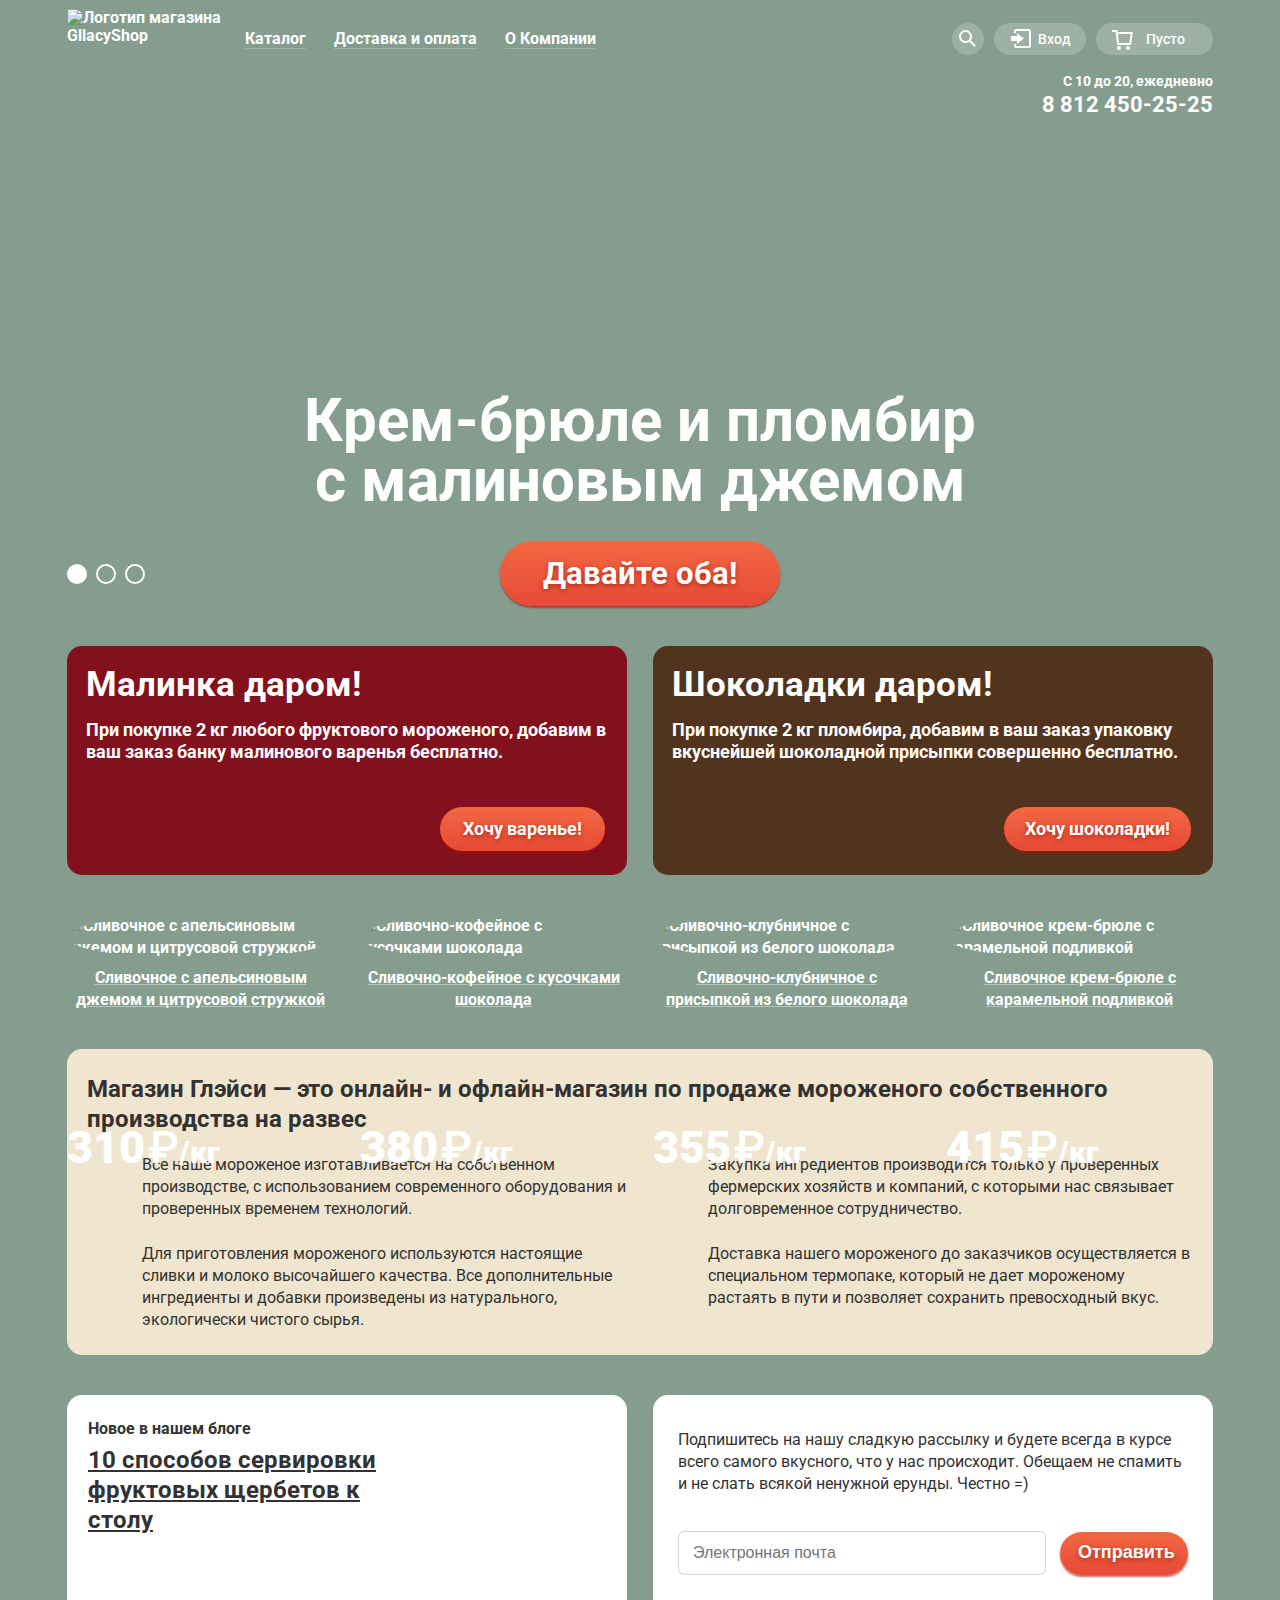
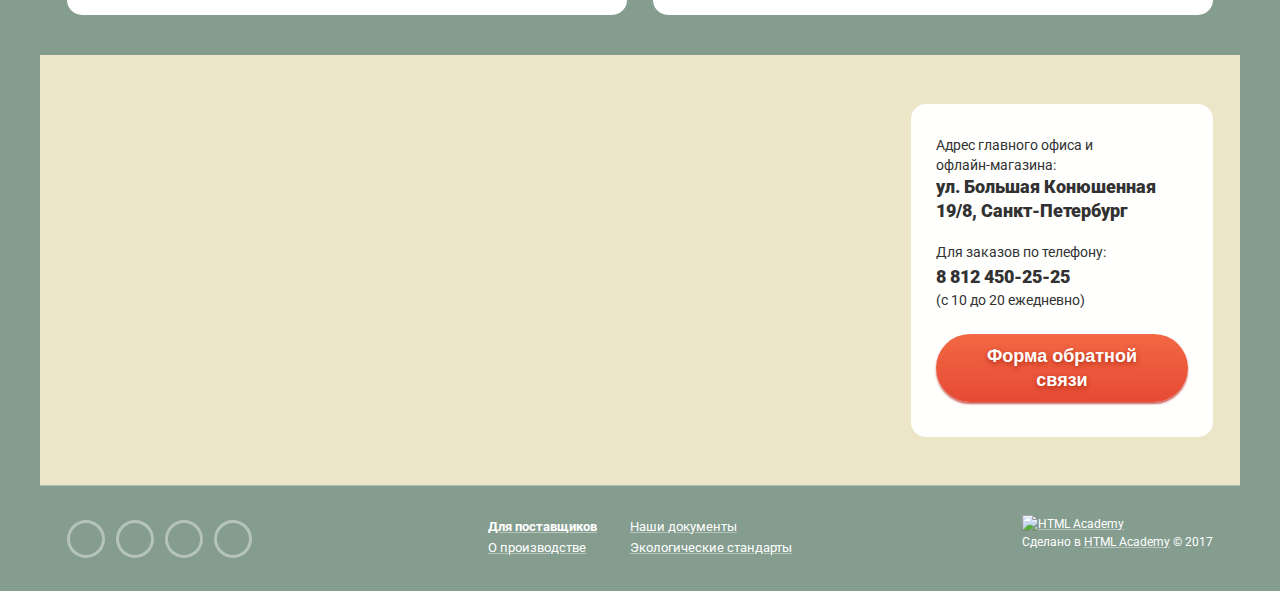
==== commit cdc3a842: "Исправление замечаний" ====
--- a/index.html
+++ b/index.html
@@ -1,206 +1,212 @@
 <!DOCTYPE html>
-<html lang="ru">
+<html lang='ru'>
 	<head>
-		<meta charset="utf-8">
+		<meta charset='utf-8'>
 		<title>GllacyShop</title>
-		<link href="https://fonts.googleapis.com/css?family=Roboto:400,500,700&amp;subset=cyrillic" rel="stylesheet">
-		<link rel="stylesheet" href="css/normalize.css">
-		<link rel="stylesheet" href="css/style.min.css">
+		<link href='https://fonts.googleapis.com/css?family=Roboto:400,500,700&amp;subset=cyrillic' rel='stylesheet'>
+		<link rel='stylesheet' href='css/normalize.css'>
+		<link rel='stylesheet' href='css/style.css'>
 	</head>
-	<body class="index-body">
-		<input type="radio" class="visually-hidden" id="gallery-product-1" name="switch" checked>
-		<input type="radio" class="visually-hidden" id="gallery-product-2" name="switch">
-		<input type="radio" class="visually-hidden" id="gallery-product-3" name="switch">
-		<div class="site-wrapper">
+	<body class='index-body'>
+		<input type='radio' class='visually-hidden' id='gallery-product-1' name='switch' checked>
+		<input type='radio' class='visually-hidden' id='gallery-product-2' name='switch'>
+		<input type='radio' class='visually-hidden' id='gallery-product-3' name='switch'>
+		<div class='site-wrapper'>
 			<!-- Начало шапки -->
-			<header class="container">
-				<div class="main-nav-wrapper">
-					<nav class="main-navigation">
-						<img src="img/svg/logo.svg" class="header-logo" alt="Логотип магазина GllacyShop" width="154" height="64">
-						<ul class="site-navigation">
-							<li class="nav-catalog-item"><a href="#">Каталог</a>
+			<header class='container'>
+				<div class='main-nav-wrapper'>
+					<nav class='main-navigation'>
+						<img src='img/svg/logo.svg' class='header-logo' alt='Логотип магазина GllacyShop' width='154' height='64'>
+						<ul class='site-navigation'>
+							<li class='site-navigation-item nav-catalog-link'><a href='#'>Каталог</a>
 								<!-- Блок меню каталога -->
-								<ul class="nav-catalog-list">
-									<li><a href="#">Новинки</a></li>
-									<li><a href="catalog_creamy.html">Сливочное</a></li>
-									<li><a href="#">Щербеты</a></li>
-									<li><a href="#">Фруктовый лед</a></li>
-									<li><a href="#">Мелорин</a></li>
+								<ul class='nav-catalog-list'>
+									<li class='nav-catalog-item' ><a href='#'>Новинки</a></li>
+									<li class='nav-catalog-item' ><a href='catalog_creamy.html'>Сливочное</a></li>
+									<li class='nav-catalog-item' ><a href='#'>Щербеты</a></li>
+									<li class='nav-catalog-item' ><a href='#'>Фруктовый лед</a></li>
+									<li class='nav-catalog-item' ><a href='#'>Мелорин</a></li>
 								</ul>
 								<!-- Конец блока меню каталога -->
 							</li>
-							<li><a href="delivery.html">Доставка и оплата</a></li>
-							<li><a href="about.html">О Компании</a></li>
+							<li class='site-navigation-item'><a href='delivery.html'>Доставка и оплата</a></li>
+							<li class='site-navigation-item'><a href='about.html'>О Компании</a></li>
 						</ul>
 					</nav>
-					<ul class="user-navigation">
+					<ul class='user-navigation'>
 						<li class='search-item header-button-cell'>
-							<svg width="17" height="17"><path fill="#fff" d="M16.958 15.527L11.75 10.32A6.455 6.455 0 0 0 13 6.5 6.5 6.5 0 1 0 6.5 13a6.465 6.465 0 0 0 3.839-1.263l5.205 5.204 1.414-1.414zM6.5 11C4.019 11 2 8.981 2 6.5S4.019 2 6.5 2 11 4.019 11 6.5 8.981 11 6.5 11z"/></svg>
-							<button type='button' class="user-nav-button">Поиск</button>
+							<svg width='17' height='17'><path fill='#fff' d='M16.958 15.527L11.75 10.32A6.455 6.455 0 0 0 13 6.5 6.5 6.5 0 1 0 6.5 13a6.465 6.465 0 0 0 3.839-1.263l5.205 5.204 1.414-1.414zM6.5 11C4.019 11 2 8.981 2 6.5S4.019 2 6.5 2 11 4.019 11 6.5 8.981 11 6.5 11z'/></svg>
+							<button type='button' class='user-nav-button'>Поиск</button>
 							<!-- Начало блока меню поиска -->
-							<form action="https://echo.htmlacademy.ru" method="post" class='search-form popup'>
-								<input type="search" placeholder="Что ищем?" name='search'>
+							<form action='https://echo.htmlacademy.ru' method='post' class='search-form popup'>
+								<input type='search' placeholder='Что ищем?' name='search'>
 							</form>
 							<!-- Конец блока меню поиска -->
 						</li>
-						<li class="login-item header-button-cell">
-							<svg width="21" height="19"><g fill="#fff"><path d="M6 14.875L12.917 9.5 6 4.125v2.917H-.042v4.917H6z"/><path d="M18 0H5C3.9 0 3 .9 3 2v2h2V2h13v15H5v-2H3v2c0 1.1.9 2 2 2h13c1.1 0 2-.9 2-2V2c0-1.1-.9-2-2-2z"/></g></svg>
+						<li class='login-item header-button-cell'>
+							<svg width='21' height='19'><g fill='#fff'><path d='M6 14.875L12.917 9.5 6 4.125v2.917H-.042v4.917H6z'/><path d='M18 0H5C3.9 0 3 .9 3 2v2h2V2h13v15H5v-2H3v2c0 1.1.9 2 2 2h13c1.1 0 2-.9 2-2V2c0-1.1-.9-2-2-2z'/></g></svg>
 							<button type='button' class='user-nav-button'>Вход</button>
 							<!-- Начало блока меню входа -->
-							<div class="login-block popup">
-								<form action="https://echo.htmlacademy.ru" method="post" class='login-form'>
-									<input type="email" name='email' placeholder="Электронная почта">
-									<input type="password" name='password' placeholder="Пароль">
-									<input type="submit" class='button'  value="Войти">
-									<a href="#" class="menu-login-forgot_password">Забыли пароль?</a>
-									<a href="#" class="menu-login-registration">Новая регистрация</a>
+							<div class='login-block popup'>
+								<form action='https://echo.htmlacademy.ru' method='post' class='login-form'>
+									<input type='email' name='email' placeholder='Электронная почта'>
+									<input type='password' name='password' placeholder='Пароль'>
+									<input type='submit' class='button'  value='Войти'>
+									<a href='#' class='menu-login-forgot_password'>Забыли пароль?</a>
+									<a href='#' class='menu-login-registration'>Новая регистрация</a>
 								</form>
 							</div>
 							<!-- Конец блока меню входа -->
 						</li>
 						<li class='basket-item header-button-cell'>
-							<svg width="21" height="20"><g fill="#FFF"><path d="M5.657 2.031L5.422 0H0v2h3.64l1.5 13h13.988l1.699-12.969H5.657zM17.372 13H6.922L5.888 4.031h12.66L17.372 13z"/><circle cx="6.984" cy="18" r="2"/><circle cx="15.984" cy="18" r="2"/></g></svg>
+							<svg width='21' height='20'><g fill='#FFF'><path d='M5.657 2.031L5.422 0H0v2h3.64l1.5 13h13.988l1.699-12.969H5.657zM17.372 13H6.922L5.888 4.031h12.66L17.372 13z'/><circle cx='6.984' cy='18' r='2'/><circle cx='15.984' cy='18' r='2'/></g></svg>
 							<button type='button' class='user-nav-button'>Пусто</button>
 						</li>
 					</ul>
 				</div>
-				<span class="header-worktime">С 10 до 20, ежедневно</span>
-				<span class="header-tel-wrapper"><a href='tel:88124502525' class="header-phone">8 812 450-25-25</a></span>
+				<span class='header-worktime'>С 10 до 20, ежедневно</span>
+				<span class='header-tel-wrapper'><a href='tel:88124502525' class='header-phone'>8 812 450-25-25</a></span>
 			</header>
 			<!-- Конец шапки -->
 
 			<!-- Начало основного блока -->
 			<main class='index-main'>
-				<div class="container">
+				<div class='container'>
 					<!-- Начало галереи -->
-					<section class="gallery">
-						<h2 class="visually-hidden">Галерея лучших товаров</h2>
-						<div class="gallery-switch">
-							<label for="gallery-product-1">Первый</label>
-							<label for="gallery-product-2">Второй</label>
-							<label for="gallery-product-3">Третий</label>
-						</div>
-						<ul class="gallery-list">
-							<li class="gallery-item" id='gallery-slide-1'>
-								<h3 class="gallery-title">
+					<section class='gallery'>
+						<h2 class='visually-hidden'>Галерея лучших товаров</h2>
+						<div class='gallery-switch'>
+							<label for='gallery-product-1'>Первый</label>
+							<label for='gallery-product-2'>Второй</label>
+							<label for='gallery-product-3'>Третий</label>
+						</div>
+						<ul class='gallery-list'>
+							<li class='gallery-item' id='gallery-slide-1'>
+								<h3 class='gallery-title'>
 									Крем-брюле и пломбир с малиновым джемом
 								</h3>
-								<a href="#" class="button gallery-button">Давайте оба!</a>
-							</li>
-							<li class="gallery-item" id='gallery-slide-2'>
-								<h3 class="gallery-title">
+								<span class="gallery-button-wrapper">
+									<a href='#' class='button gallery-button'>Давайте оба!</a>
+								</span>
+							</li>
+							<li class='gallery-item' id='gallery-slide-2'>
+								<h3 class='gallery-title'>
 									Шоколадный пломбир и лимонный сорбет
 								</h3>
-								<a href="#" class="button gallery-button">Давайте оба!</a>
-							</li>
-							<li class="gallery-item" id='gallery-slide-3'>
-								<h3 class="gallery-title">
+								<span class="gallery-button-wrapper">
+									<a href='#' class='button gallery-button'>Давайте оба!</a>
+								</span>
+							</li>
+							<li class='gallery-item' id='gallery-slide-3'>
+								<h3 class='gallery-title'>
 									Пломбир с помадкой и клубничный щербет
 								</h3>
-								<a href="#" class="button gallery-button">Давайте оба!</a>
-							</li>
-						</ul>
-
-
+								<span class="gallery-button-wrapper">
+									<a href='#' class='button gallery-button'>Давайте оба!</a>
+								</span>
+							</li>
+						</ul>
 					</section>
 					<!-- Конец галереи -->
 
 					<!-- Начало секции предложений -->
-					<section class="main-offers">
-						<h2 class="visually-hidden">Специальные предложения</h2>
-						<ul class="offer-items">
-							<li class="offer-item">
+					<section class='main-offers'>
+						<h2 class='visually-hidden'>Специальные предложения</h2>
+						<ul class='offer-items'>
+							<li class='offer-item'>
 								<h3>Малинка даром!</h3>
 								<p>При покупке 2 кг любого фруктового мороженого, добавим в ваш заказ банку малинового варенья бесплатно.</p>
-								<a href="#" class="button">Хочу варенье!</a>
-							</li>
-							<li class="offer-item">
+								<a href='#' class='button'>Хочу варенье!</a>
+							</li>
+							<li class='offer-item'>
 								<h3>Шоколадки даром!</h3>
 								<p>При покупке 2 кг пломбира, добавим в ваш заказ упаковку вкуснейшей шоколадной присыпки совершенно бесплатно.</p>
-								<a href="#" class="button">Хочу шоколадки!</a>
+								<a href='#' class='button'>Хочу шоколадки!</a>
 							</li>
 						</ul>
 					</section>
 					<!-- Конец секции предложений -->
 					
 					<!-- Начало секции мини каталога -->
-					<section class="main-hits_catalog">
-						<h2 class="visually-hidden">Каталог хитов</h2>
-						<ul class="catalog-items">
-							<li class="catalog-item hit">
-								<img src="img/jpg/catalog-img-1.jpg" alt='Сливочное с апельсиновым джемом и цитрусовой стружкой' class="catalog-img" width='267' height='267' >
-								<b>310<span class="price">&#8381;</span><span class="amount">/кг</span>
-								</b>
-								<span class="catalog-item-link">
+					<section class='main-hits_catalog'>
+						<h2 class='visually-hidden'>Каталог хитов</h2>
+						<ul class='catalog-items'>
+							<li class='catalog-item hit'>
+								<img src='img/jpg/catalog-img-1.jpg' alt='Сливочное с апельсиновым джемом и цитрусовой стружкой' class='catalog-img' width='267' height='267' >
+								<b>310<span class='price'>&#8381;</span><span class='amount'>/кг</span>
+								</b>
+								<span class='catalog-item-link'>
 									<a href='catalog_creamy.html'>Сливочное с апельсиновым джемом и цитрусовой стружкой</a>
 								</span>
-								<button class="catalog-item-preview button">Быстрый просмотр</button>
-							</li>
-							<li class="catalog-item hit">
-								<img src="img/jpg/catalog-img-2.jpg" alt="Сливочно-кофейное с кусочками шоколада" class="catalog-img" width='267' height='267'>
-								<b>380<span class="price">&#8381;</span><span class="amount">/кг</span>
-								</b>
-								<span class="catalog-item-link">
+								<button class='catalog-item-preview button'>Быстрый просмотр</button>
+							</li>
+							<li class='catalog-item hit'>
+								<img src='img/jpg/catalog-img-2.jpg' alt='Сливочно-кофейное с кусочками шоколада' class='catalog-img' width='267' height='267'>
+								<b>380<span class='price'>&#8381;</span><span class='amount'>/кг</span>
+								</b>
+								<span class='catalog-item-link'>
 									<a href='catalog_creamy.html'>Сливочно-кофейное с кусочками шоколада</a>
 								</span>
-								<button class="catalog-item-preview button">Быстрый просмотр</button>
-							</li>
-							<li class="catalog-item hit">
-								<img src="img/jpg/catalog-img-3.jpg" alt="Сливочно-клубничное с присыпкой из белого шоколада" class="catalog-img" width='267' height='267'>
-								<b>355<span class="price">&#8381;</span><span class="amount">/кг</span>
-								</b>
-								<span class="catalog-item-link">
+								<button class='catalog-item-preview button'>Быстрый просмотр</button>
+							</li>
+							<li class='catalog-item hit'>
+								<img src='img/jpg/catalog-img-3.jpg' alt='Сливочно-клубничное с присыпкой из белого шоколада' class='catalog-img' width='267' height='267'>
+								<b>355<span class='price'>&#8381;</span><span class='amount'>/кг</span>
+								</b>
+								<span class='catalog-item-link'>
 									<a href='catalog_creamy.html'>Сливочно-клубничное с присыпкой из белого шоколада</a>
 								</span>
-								<button class="catalog-item-preview button">Быстрый просмотр</button>
-							</li>
-							<li class="catalog-item hit">
-								<img src="img/jpg/catalog-img-4.jpg" alt="Сливочное крем-брюле с карамельной подливкой" class="catalog-img" width='267' height='267'>
-								<b>415<span class="price">&#8381;</span><span class="amount">/кг</span>
-								</b>
-								<span class="catalog-item-link">
+								<button class='catalog-item-preview button'>Быстрый просмотр</button>
+							</li>
+							<li class='catalog-item hit'>
+								<img src='img/jpg/catalog-img-4.jpg' alt='Сливочное крем-брюле с карамельной подливкой' class='catalog-img' width='267' height='267'>
+								<b>415<span class='price'>&#8381;</span><span class='amount'>/кг</span>
+								</b>
+								<span class='catalog-item-link'>
 									<a href='catalog_creamy.html'>Сливочное крем-брюле с карамельной подливкой</a>
 								</span>
-								<button class="catalog-item-preview button">Быстрый просмотр</button>
+								<button class='catalog-item-preview button'>Быстрый просмотр</button>
 							</li>
 						</ul>
 					</section>
 					<!-- Конец секции мини каталога -->
 					
 					<!-- Начало секции преимуществ -->
-					<section class="main-features">
-						<h2 class="visually-hidden">Преимущества нашего магазина</h2>
+					<section class='main-features'>
+						<h2 class='visually-hidden'>Преимущества нашего магазина</h2>
 						<h3>Магазин Глэйси — это онлайн- и офлайн-магазин по продаже мороженого собственного производства на развес</h3>
-						<ul class="features-list">
-								<li>
-									Все наше мороженое изготавливается на собственном производстве, с использованием современного оборудования и проверенных временем технологий.
-								</li>
-								<li>
-									Закупка ингредиентов  производится только у проверенных фермерских хозяйств и компаний, с которыми нас связывает долговременное сотрудничество.
-								</li>
-								<li>
-									Для приготовления мороженого используются настоящие сливки и молоко высочайшего качества. Все дополнительные ингредиенты и добавки произведены из натурального, экологически чистого сырья.
-								</li>
-								
-								<li>
-									Доставка нашего мороженого до заказчиков осуществляется в специальном термопаке, который не дает мороженому растаять в пути и позволяет сохранить превосходный вкус.
-								</li>
+						<ul class='features-list'>
+							<li class='features-item-ice_cream'>
+								Все наше мороженое изготавливается на собственном производстве, с использованием современного оборудования и проверенных временем технологий.
+							</li>
+							<li class='features-item-cow'>
+								Закупка ингредиентов  производится только у проверенных фермерских хозяйств и компаний, с которыми нас связывает долговременное сотрудничество.
+							</li>
+							<li class='features-item-eco'>
+								Для приготовления мороженого используются настоящие сливки и молоко высочайшего качества. Все дополнительные ингредиенты и добавки произведены из натурального, экологически чистого сырья.
+							</li>
+							
+							<li class='features-item-thermometer'>
+								Доставка нашего мороженого до заказчиков осуществляется в специальном термопаке, который не дает мороженому растаять в пути и позволяет сохранить превосходный вкус.
+							</li>
 						</ul>
 					</section>
 					<!-- Конец секции преимуществ -->
 
 					<!-- Начало секции новостного мини блога -->
-					<section class="main-blog">
-						<h2 class="visually-hidden">Мини блог</h2>
-						<div class="main-blog-news">
+					<section class='main-blog'>
+						<h2 class='visually-hidden'>Мини блог</h2>
+						<div class='main-blog-news'>
 							<h3>Новое в нашем блоге</h3>
-							<a href="#">10 способов сервировки<br> фруктовых щербетов к<br> столу</a>
-						</div>
-						<div class="main-feedback_form">
+							<span class='link-wrapper'>
+								<a href='#'>10 способов сервировки фруктовых щербетов к столу</a>
+							</span>
+						</div>
+						<div class='main-feedback_form'>
 							<p>Подпишитесь на нашу сладкую рассылку и будете всегда в курсе всего самого вкусного, что у нас происходит. Обещаем не спамить и не слать всякой ненужной ерунды. Честно =)</p>
-							<form action="#">
-								<input type="email" placeholder='Электронная почта'>
-								<input type="submit" name='submit-subscription' id='submit-subscription' class='button' value='Отправить'>
+							<form action='https://echo.htmlacademy.ru' method='post'>
+								<input type='email' placeholder='Электронная почта'>
+								<input type='submit' name='submit-subscription' id='submit-subscription' class='button' value='Отправить'>
 							</form>
 						</div>
 					</section>
@@ -208,18 +214,18 @@
 				</div>
 					
 				<!-- Начало блока карты -->
-				<section class="main-map">
-					<iframe class='interactive-map' src="https://www.google.com/maps/embed?pb=!1m18!1m12!1m3!1d1998.576107178979!2d30.321962135596618!3d59.939175757766854!2m3!1f0!2f0!3f0!3m2!1i1024!2i768!4f13.1!3m3!1m2!1s0x4696310fca5ba729%3A0xea9c53d4493c879f!2z0JHQvtC70YzRiNCw0Y8g0JrQvtC90Y7RiNC10L3QvdCw0Y8g0YPQuy4sIDE5LCDQodCw0L3QutGCLdCf0LXRgtC10YDQsdGD0YDQsywgMTkxMTg2!5e0!3m2!1sru!2sru!4v1522580251050" height="430" allowfullscreen></iframe>
-					<div class="container">
-						<h2 class="visually-hidden">Наши координаты</h2>
-						<div class="map-pin"></div>
-						<div class="contacts">
-							<p class="contacts-address-title">Адрес главного офиса<br> и офлайн-магазина:</p>
-							<b class="contacts-address">ул. Большая Конюшенная 19/8, Санкт-Петербург</b>
+				<section class='main-map'>
+					<iframe class='interactive-map' src='https://www.google.com/maps/embed?pb=!1m18!1m12!1m3!1d1998.576107178979!2d30.321962135596618!3d59.939175757766854!2m3!1f0!2f0!3f0!3m2!1i1024!2i768!4f13.1!3m3!1m2!1s0x4696310fca5ba729%3A0xea9c53d4493c879f!2z0JHQvtC70YzRiNCw0Y8g0JrQvtC90Y7RiNC10L3QvdCw0Y8g0YPQuy4sIDE5LCDQodCw0L3QutGCLdCf0LXRgtC10YDQsdGD0YDQsywgMTkxMTg2!5e0!3m2!1sru!2sru!4v1522580251050' height='430' allowfullscreen></iframe>
+					<div class='container'>
+						<h2 class='visually-hidden'>Наши координаты</h2>
+						<div class='map-pin'></div>
+						<div class='contacts'>
+							<p class='contacts-address-title'>Адрес главного офиса и офлайн-магазина:</p>
+							<b class='contacts-address'>ул. Большая Конюшенная 19/8, Санкт-Петербург</b>
 							<p class='contacts-tel-title'>Для заказов по телефону:</p>
 							<b class='contacts-tel'><a href='tel:88124502525'>8 812 450-25-25</a></b>
 							<span>(с 10 до 20 ежедневно)</span>
-							<button class="button feedback_form-button">Форма обратной связи</button>
+							<button class='button feedback_form-button'>Форма обратной связи</button>
 						</div>
 					</div>
 				</section>
@@ -229,25 +235,26 @@
 			<!-- Конец основного блока -->
 			
 			<!-- Начало подвала -->
-			<footer class="main-footer container">
-				<ul class="icon-feedback-list">
-					<li><a href="#">Twitter</a></li>
-					<li><a href="#">Instagram</a></li>
-					<li><a href="#">Facebook</a></li>
-					<li><a href="#">Вконтакте</a></li>
+			<footer class='main-footer container'>
+				<ul class='icon-feedback-list'>
+					<li class='icon-feedback-twitter'><a href='#'>Twitter</a></li>
+					<li class='icon-feedback-instagram'><a href='#'>Instagram</a></li>
+					<li class='icon-feedback-facebook'><a href='#'>Facebook</a></li>
+					<li class='icon-feedback-vk'><a href='#'>Вконтакте</a></li>
 				</ul>
-				<nav class="footer-navigation">
-					<ul class="footer-navigation-list">
-							<li><b><a href="#">Для поставщиков</a></b></li>
-							<li><a href="#">Наши документы</a></li>
-							<li><a href="#">О производстве</a></li>
-							<li><a href="#">Экологические стандарты</a></li>
+				<nav class='footer-navigation'>
+					<ul class='footer-navigation-list'>
+						<li class='footer-navigation-item'><b><a href='#'>Для поставщиков</a></b></li>
+						<li class='footer-navigation-item'><a href='#'>Наши документы</a></li>
+						<li class='footer-navigation-item'><a href='#'>О производстве</a></li>
+						<li class='footer-navigation-item'><a href='#'>Экологические стандарты</a></li>
 					</ul>
 				</nav>
-				<div class="footer-copyrights">
-					<a href="https://htmlacademy.ru/intensive/htmlcss"><img src="img/svg/logo-htmlacademy.svg" alt="HTML Academy" width="108" height="39"></a>
-					<div class="footer-copyrights-wrapper">
-						Сделано в <a href="https://htmlacademy.ru/intensive/htmlcss" class="footer-copyrights-logo">HTML Academy</a> &copy; 2017
+				<div class='footer-copyrights'>
+					<a href='https://htmlacademy.ru/intensive/htmlcss'><img src='img/svg/logo-htmlacademy.svg' alt='HTML Academy' width='108' height='39'></a>
+					<div class='footer-copyrights-wrapper'>
+						Сделано в 
+						<a href='https://htmlacademy.ru/intensive/htmlcss' class='footer-copyrights-logo'>HTML Academy</a> &copy; 2017
 					</div>
 				</div>
 			</footer>
@@ -255,19 +262,19 @@
 		</div>
 
 		<!-- Начало блока формы обратной связи -->
-		<div class="block-feedback-form popup">
+		<div class='block-feedback-form popup'>
 			<h3>Мы обязательно вам ответим!</h3>
 			<button type='button' class='close-feedback_form'>Закрыть</button>
-			<form action="https://echo.htmlacademy.ru" method='post' class='feedback-form'>
-				<input type="text" name='user-name' id='name' placeholder="Как вас зовут?">
-				<input type="text" name="user-email" id="email" placeholder="Ваша почта для ответа?">
-				<textarea class='text-area' id='text-area' rows='5' cols='40' placeholder="Напишите что-нибудь..."></textarea>
-				<input type="submit" name='submit-feedback' class='button' id='submit-feedback' value='Отправить'>
+			<form action='https://echo.htmlacademy.ru' method='post' class='feedback-form'>
+				<input type='text' name='user-name' id='name' placeholder='Как вас зовут?'>
+				<input type='text' name='user-email' id='email' placeholder='Ваша почта для ответа?'>
+				<textarea class='text-area' id='text-area' rows='5' cols='40' placeholder='Напишите что-нибудь...'></textarea>
+				<input type='submit' name='submit-feedback' class='button' id='submit-feedback' value='Отправить'>
 			</form>
 		</div>
-		<div class="block-overlay"></div>
+		<div class='block-overlay'></div>
 		<!-- Конец блока формы обратной связи -->
 
-		<script src="js/main.min.js"></script>
+		<script src='js/main.min.js'></script>
 	</body>
 </html>
--- a/css/style.css
+++ b/css/style.css
@@ -0,0 +1,1679 @@
+html {
+	-webkit-box-sizing: border-box;
+	box-sizing: border-box;
+}
+
+*,
+*::before,
+*::after {
+	-webkit-box-sizing: inherit;
+	box-sizing: inherit;
+}
+
+@keyframes bounce {
+	0% {
+		transform: scale(0.1);
+	}
+
+	100% {
+		transform: scale(1);
+	}
+}
+
+.index-body,
+.catalog_creamy-body {
+	margin: 0 auto;
+	padding: 0;
+	font-family: 'Roboto', 'Arial', sans-serif;
+	font-size: 16px;
+	font-weight: 700;
+	line-height: 22px;
+	color: #ffffff;
+	background-color: #849d8f;
+}
+
+a {
+	color: #ffffff;
+	text-decoration: none;
+}
+
+.popup {
+	padding: 0;
+	margin: 0;
+	padding: 20px 17px;
+	border-radius: 6px;
+	background-color: #f8f7f4;
+	box-shadow: 0px 20px 20px 0px rgba(0, 0, 0, 0.4);
+	z-index: 100;
+}
+
+.show-popup {
+	display: block;
+	animation: bounce 0.5s;
+}
+
+.container input[type='text'],
+.container input[type='search'],
+.container input[type='email'],
+.container input[type='password'],
+.container textarea {
+	border-width: 1px;
+	border-style: solid;
+	border-color: rgba(178, 178, 178, 0.52);
+	border-radius: 6px;
+	font-size: 16px;
+	line-height: 24px;
+	font-weight: 400;
+	background-color: #ffffff; 
+	padding-left: 15px;
+	outline: none;
+	padding: 9px;
+	padding-left: 14px;
+	width: 100%;
+}
+
+.container input[type='text']:hover,
+.container input[type='search']:hover,
+.container input[type='email']:hover,
+.container input[type='password']:hover,
+.container textarea:hover {
+	box-shadow: inset 0 0 0 2px rgba(154, 154, 154, 0.52);
+	outline: none;
+}
+
+.container input[type='text']:active,
+.container input[type='text']:focus,
+.container input[type='search']:active,
+.container input[type='search']:focus,
+.container input[type='email']:active,
+.container input[type='email']:focus,
+.container input[type='password']:active,
+.container input[type='password']:focus,
+.container textarea:active,
+.container textarea:focus {
+	box-shadow: inset 0 0 0 2px rgba(46, 136, 228, 0.52);
+	outline: none;
+}
+
+.visually-hidden {
+	position: absolute;
+	overflow: hidden;
+	clip: rect(0 0 0 0);
+	height: 1px;
+	width: 1px;
+	margin: -1px;
+	padding: 0;
+	border: 0;
+}
+
+.container {
+	width: 1200px;
+	margin: 0 auto;
+	padding: 0 27px;
+}
+
+/* Начало шапки */
+
+header.container {
+	padding-top: 9px;
+}
+
+.container.creamy {
+	margin-bottom: 2px;
+}
+
+.main-navigation {
+	margin: 0;
+	padding: 0;
+	line-height: 18px;
+	color: #ffffff;
+	list-style: none;
+	display: flex;
+}
+
+.main-nav-wrapper {
+	display: flex;
+	justify-content: space-between;
+}
+
+.header-logo {
+	width: 154px;
+	height: 64px;
+}
+
+.site-navigation,
+.user-navigation,
+.nav-catalog-list {
+	margin: 0;
+	padding: 0;
+	list-style: none;
+}
+
+.site-navigation {
+	display: flex;
+	flex-wrap: wrap;
+	align-items: center;
+	margin-left: 10px;
+}
+
+.site-navigation > li,
+.site-navigation .active {
+	padding: 7px 14px;
+	margin-bottom: 5px;
+}
+
+.site-navigation > li:not(.active):hover,
+.site-navigation > li:not(.active):focus {
+	background-color: #ffffff;
+	border-radius: 50px;
+	text-decoration: none;
+}
+
+.site-navigation-item:not(.active):hover > a,
+.site-navigation-item:not(.active):focus > a {
+	color: #333333;
+}
+
+.site-navigation .active {
+	box-sizing: border-box;
+	background-color: #d07058;
+	border-radius: 50px;
+	color: #ffffff;	
+}
+
+.site-navigation > li:active {
+	background-color: #ffffff;
+	box-shadow: inset 0px 2px 1px 0px rgb(105, 105, 105);
+}
+
+.site-navigation-item > a {
+	border-bottom: 1px solid rgba(255, 255, 255, 0.2);
+}
+
+.nav-catalog-list {
+	display: none;
+	box-sizing: border-box;
+	padding: 0;
+	margin: 0;
+	width: 143px;
+	background-color: #f8f7f4;
+	box-shadow: 0px 20px 20px 0px rgba(0, 0, 0, 0.4);
+	border-radius: 5px;
+}
+
+.nav-catalog-link {
+	position: relative;
+}
+
+.nav-catalog-link::before {
+	position: absolute;
+	content: '';
+	width: 89px;
+	height: 5px;
+	top: 32px;
+	left: 0;
+}
+
+.nav-catalog-link:hover .nav-catalog-list {
+	display: block;
+	position: absolute;
+	top: 36px;
+	left: -5px;
+}
+
+.nav-catalog-item:first-child a {
+	font-weight: 700;
+	padding-top: 12px;
+	padding-bottom: 12px;
+}
+
+.nav-catalog-item:first-child::after {
+	content: '';
+	width: 90%;
+	height: 1px;
+	background-color: rgba(53, 53, 53, 0.2);
+	position: absolute;
+	margin: 0 5px;
+	top: 39px;
+}
+
+.nav-catalog-list a {
+	color: #323232;
+	font-weight: 400;
+	font-size: 14px;
+	line-height: 16px;
+	display: block;
+	padding: 9px 20px;
+}
+
+.nav-catalog-item:hover a,
+.nav-catalog-item:focus a {
+	background-color: #fbded7;
+	border-radius: 0;
+	color: #323232;
+}
+
+.nav-catalog-item a:active {
+	background-color: #d07058;
+}
+
+.user-navigation {
+	margin: 0;
+	padding: 0;
+	min-width: 267px;
+	list-style: none;
+	display: flex;
+	flex-wrap: wrap;
+	justify-content: flex-end;
+	align-items: center;
+	position: relative;
+}
+
+.user-navigation > li {
+	margin-bottom: 5px;
+}
+
+.user-navigation > li:not(:first-child) {
+	margin-left: 10px;
+}
+
+.user-navigation svg,
+.user-navigation button {
+	cursor: pointer;
+}
+
+.user-nav-button {
+	background-color: transparent;
+	border: none;
+	color: #ffffff;
+	font: inherit;
+}
+
+.header-button-cell {
+	background-color: rgba(255, 255, 255, 0.2);
+	border: none;
+	color: #ffffff;
+	font-size: 14px;
+	line-height: 16px;
+	font-weight: 500;
+	border-radius: 50px;
+	background-repeat: no-repeat;
+	cursor: pointer;
+}
+
+.header-button-cell:hover,
+.header-button-cell:focus {
+	background-color: #f8f7f4;
+}
+
+.header-button-cell:hover button,
+.header-button-cell:focus button{
+	color: #323232;
+}
+
+.search-item{
+	height: 32px;
+	width: 32px;
+	padding: 7px;
+	position: relative;
+}
+
+.search-item button {
+	font-size: 0;
+	position: absolute;
+	width: 32px;
+	height: 37px;
+	left: 0;
+	top: 0;
+}
+
+.search-item:hover path,
+.search-item:focus path {
+	fill: #000000;
+}
+
+.search-form {
+	display: none;
+	position: absolute;
+	top: 35px;
+	left: -308px;
+	width: 342px;
+	box-shadow: 0px 20px 20px 0px rgba(0, 0, 0, 0.4);
+	cursor: default;
+}
+
+.search-item:hover .search-form,
+.search-item:focus .search-form {
+	display: block;
+}
+
+.login-item:hover .login-block,
+.login-item:focus .login-block {
+	display: block;
+	top: 35px;
+	left: -183px;
+}
+
+.login-item {
+	position: relative;
+	width: 92px;
+	padding: 7px 10px 7px 38px;
+}
+
+.login-item::before {
+	position: absolute;
+	content: '';
+	width: 92px;
+	height: 5px;
+	top: 32px;
+	left: 0;
+}
+
+.login-item svg {
+	position: absolute;
+	top: 6px;
+	left: 17px;
+}
+
+.login-item:hover g,
+.login-item:focus g {
+	fill: #000000;
+}
+
+.login-item input[type='email'],
+.login-item input[type='password'] {
+	width: 100%;
+	margin-bottom: 20px;
+}
+
+.login-block a:hover {
+	color: #ffbc9e;
+	text-decoration: underline rgba(255, 188, 158, 0.3);
+}
+
+.login-block {
+	display: none;
+	position: absolute;
+	width: 277px;
+}
+
+.login-form .button {
+	padding: 11px 25px;
+	float: left;
+}
+
+.menu-login-forgot_password,
+.menu-login-registration {
+	color: #323232;
+	text-decoration: underline #323232;
+	font-size: 13px;
+	line-height: 16px;
+	font-weight: 400;
+	padding-left: 20px;
+}
+
+.basket-item {
+	width: 117px;
+	padding: 7px 13px 7px 44px;
+	position: relative;
+}
+
+.creamy .basket-item {
+	padding: 8px 13px 8px 44px
+}
+
+.basket-item::before {
+	position: absolute;
+	content: '';
+	width: 117px;
+	height: 5px;
+	top: 32px;
+	left: 0;
+}
+
+.basket-item svg {
+	position: absolute;
+	top: 7px;
+	left: 16px;	
+}
+
+.basket-item .adds {
+	margin: 0;
+	padding: 0;
+	font-size: 14px;
+	line-height: 16px;
+}
+
+.basket-item:hover g,
+.basket-item:focus g{
+	fill: #000000;
+}
+
+.basket-item.adds button {
+	margin: 0;
+	padding: 0;
+}
+
+.basket-item.adds:hover .basket-form,
+.basket-item.adds:focus .basket-form {
+	display: block;
+}
+
+.basket-form {
+	display: none;
+	position: absolute;
+	top: 36px;
+	left: -420px;
+	width: 540px;
+	background-color: #f8f7f4;
+	box-shadow: 0px 20px 20px 0px rgba(0, 0, 0, 0.4);
+	border-radius: 5px;
+	padding: 20px 16px 21px;
+	color: #323232;
+	font-weight: 400;
+	font-size: 13px;
+	line-height: 16px;
+	z-index: 2;
+	cursor: default;
+}
+
+.basket-form-items {
+	list-style: none;
+	margin: 0;
+	padding: 0;
+}
+
+.basket-form-item {
+	display: flex;
+	justify-content: flex-start;
+	align-items: center;
+	margin-bottom: 20px;
+}
+
+.basket-form-item .description {
+	margin-left: 13px;
+	width: 230px;
+}
+
+.basket-form-item img {
+	margin-left: 14px;
+	border-radius: 50px;
+}
+
+.remove-basket-item {
+	padding: 0;
+	margin: 0;
+	width: 11px;
+	height: 11px;
+	font-size: 0;
+	border: none;
+	background-color: #f8f7f4;
+	background-image: url('../img/png/x.png');
+	background-position: center;
+	background-repeat: no-repeat;
+}
+
+.basket-price {
+	color: #999999;
+}
+
+.basket-amount,
+.basket-item_price {
+	margin: 0 auto;
+}
+
+.basket-total {
+	display: block;
+	font-size: 15px;
+	line-height: 18px;
+	text-align: right;
+	margin-bottom: 15px;
+	margin-top: 15px;
+}
+
+.basket-form .button {
+	float: right;
+	display: block;
+	padding: 10px 14px;
+	text-align: right;
+}
+
+.header-worktime,
+.header-tel-wrapper {
+	display: block;
+	text-align: right;
+}
+
+.header-worktime {
+	font-size: 14px;
+	line-height: 16px;
+	margin-bottom: 4px;
+}
+
+.header-tel-wrapper {
+	text-align: right;
+	font-size: 22px;
+	line-height: 24px;
+	margin-bottom: 274px;
+}
+
+.creamy .header-tel-wrapper {
+	margin-bottom: 0;
+	order: 1;
+} 
+
+.breadcrumbs-wrapper {
+	display: flex;
+	justify-content: space-between;
+}
+
+.catalog_creamy-breadcrumbs {
+	margin: 0;
+	padding: 0;
+	align-self: flex-end;
+	display: flex;
+	list-style: none;
+	font-size: 14px;
+	line-height: 16px;
+	font-weight: 400;
+	margin-bottom: 3px;
+}
+
+.catalog_creamy-breadcrumbs a:hover {
+	color: #ffbc9e;
+	text-decoration: underline rgba(255, 188, 158, 0.3);
+}
+
+.catalog_creamy-breadcrumbs a {
+	text-decoration: underline rgba(255, 255, 255, 0.4);
+}
+
+.catalog_creamy-breadcrumbs li:not(:first-child) {
+	margin-left: 7px;
+}
+
+/* Конец шапки*/
+
+
+/* Начало основного блока */
+
+main.catalog {
+	font-weight: 500;
+}
+
+.catalog_creamy-list-name {
+	padding: 0;
+	margin: 0;
+	margin-bottom: 22px;
+	font-size: 35px;
+	line-height: 41px;
+	font-weight: 700;
+}
+
+.catalog-sort {
+	position: relative;
+	width: 860px;
+	display: flex;
+	flex-wrap: wrap;
+}
+
+.catalog-sort b {
+	padding-left: 16px;
+	font-weight: 500;
+	font-size: 14px;
+	line-height: 16px;
+	margin-bottom: 4px;
+}
+
+.catalog-sort > label,
+.catalog-sort > div:not(.milk-fat-box) {
+	margin-right: 14px;
+}
+
+.catalog-sort > label:first-child {
+	width: 195px;
+}
+
+.catalog-sort input,
+.catalog-sort select,
+.catalog-sort option {
+	font-size: 16px;
+	line-height: 18px;
+	font-weight: 500;
+}
+
+.form-style {
+	padding: 7px 14px;
+	margin: 0;
+	border: none;
+	background-color: rgba(248, 247, 244, 0.2);
+	color: #ffffff;
+	border-radius: 50px;
+	margin-top: 5px;
+}
+
+.sort-type-label {
+	position: relative;
+}
+
+.sort-type {
+	-webkit-appearance: none;
+	-moz-appearance: none;
+	appearance: none;
+	padding:8px 33px 8px 15px;
+}
+
+.sort-arrow {
+	position: absolute;
+	top: 40px;
+	right: 16px;
+	z-index: 1;
+}
+
+.sort-arrow polyline {
+	fill: #ffffff;
+}
+
+.sort-type:hover + .sort-arrow  polyline,
+.sort-type:focus + .sort-arrow  polyline,
+.sort-type:active + .sort-arrow  polyline {
+	fill: #323232;
+}
+
+.sort-type:hover,
+.sort-type:focus {
+	background-color: #ffffff;
+	color: #000000;
+}
+
+.sort-type option {
+	color: #000000;
+}
+
+.range-block b{
+	padding-left: 14px;
+}
+
+.range-controls {
+	position: relative;
+	padding: 16px 21px;
+	width: 217px;
+}
+
+.range-controls .scale {
+	height: 4px;
+	background: rgba(255, 255, 255, 0.3);
+}
+
+.range-controls .bar {
+	width: 100px;
+	height: 4px;
+	margin-left: 18px;
+	background: #ffffff;
+}
+
+.range-toggle {
+	width: 20px;
+	height: 20px;
+	position: absolute;
+	background: #ababab;
+	border: 8px solid #ffffff;
+	border-radius: 50%;
+	cursor: pointer;
+}
+
+.range-toggle:hover {
+	background: #1c4f80;
+}
+
+.range-toggle-min {
+	left: 33px;
+	top: 7px;
+}
+
+.range-toggle-max {
+	right: 66px;
+	top: 7px;
+}
+
+.milk-fat-wrapper {
+	padding: 7px 15px 7px 18px;
+	width: 100%;
+}
+
+.milk-fat-wrapper label:not(:last-child) {
+	margin-right: 15px;
+}
+
+.milk-fat-box {
+	margin-right: 0;
+}
+
+.milk-fat-wrapper label::before {
+	content: '';
+	position: relative;
+	display: inline-block;
+	vertical-align: middle;
+	bottom: 2px;
+	width: 15px;
+	height: 15px;
+	margin: 0 16px 0 0;
+	background-color: #9db1a5;
+	border: 3px solid #9db1a5;
+	border-radius: 50%;
+	box-shadow: 0px 0px 0 4px #ffffff;
+	transition: background-color 0.2s;
+	cursor: pointer;
+	opacity: 0.8;
+}
+
+.milk-fat-wrapper label:hover::before {
+	opacity: 1;
+}
+
+#milk-fat-1:checked ~ .milk-fat-wrapper label[for='milk-fat-1']::before,
+#milk-fat-2:checked ~ .milk-fat-wrapper label[for='milk-fat-2']::before,
+#milk-fat-3:checked ~ .milk-fat-wrapper label[for='milk-fat-3']::before,
+#milk-fat-4:checked ~ .milk-fat-wrapper label[for='milk-fat-4']::before {
+	background-color: #ffffff;
+}
+
+.catalog-sort > div:last-of-type {
+	width: 700px;
+}
+
+.filler-box {
+	margin-top: 11px;
+}
+
+.filler-wrapper {
+	width: 700px;
+	margin-right: 15px;
+}
+
+.filler-wrapper label {
+	position: relative;
+	padding-left: 33px;
+	margin-right: 18px;
+	line-height: 18px;
+}
+
+.filler-wrapper label:nth-child(3) {
+	padding-left: 36px;
+	margin-right: 21px;
+}
+
+.filler-wrapper label:nth-child(4) {
+	padding-left: 34px;
+}
+
+.filler-wrapper label:last-child {
+	padding-left: 35px;
+	margin-right: 0;
+}
+
+.filler-wrapper label::before {
+	content: '';
+	position: absolute;
+	background-image: url('../img/svg/checkbox-off.svg');
+	background-repeat: no-repeat;
+	background-position: 0 0;
+	background-size: 24px 20px;
+	top: -1px;
+	left: 0;
+	width: 24px;
+	height: 20px;
+	border: none;
+	cursor: pointer;
+	opacity: 0.8;
+}
+
+.filler-wrapper label:hover::before {
+	opacity: 1;
+}
+
+#filler-1:checked ~ .filler-wrapper label[for='filler-1']::before,
+#filler-2:checked ~ .filler-wrapper label[for='filler-2']::before,
+#filler-3:checked ~ .filler-wrapper label[for='filler-3']::before,
+#filler-4:checked ~ .filler-wrapper label[for='filler-4']::before,
+#filler-5:checked ~ .filler-wrapper label[for='filler-5']::before {
+	background-image: url('../img/svg/checkbox-on.svg');
+	background-repeat: no-repeat;
+	background-size: 24px;
+	background-position-x: 2px;
+	opacity: 0.8;
+}
+
+#filler-1:checked ~ .filler-wrapper label[for='filler-1']:hover::before,
+#filler-2:checked ~ .filler-wrapper label[for='filler-2']:hover::before,
+#filler-3:checked ~ .filler-wrapper label[for='filler-3']:hover::before,
+#filler-4:checked ~ .filler-wrapper label[for='filler-4']:hover::before,
+#filler-5:checked ~ .filler-wrapper label[for='filler-5']:hover::before {
+	opacity: 1;
+}
+
+.catalog-sort .sort-submit {
+	border: 2px solid #ffffff;
+	background-color: rgba(248, 247, 244, 0.2);
+	color: white;
+	font-weight: 500;
+	align-self: flex-end;
+	padding: 8px 28px;
+	cursor: pointer;
+}
+
+.catalog-sort .sort-submit:hover,
+.catalog-sort .sort-submit:focus {
+	background-color: #ffffff;
+	color: #000000;
+}
+
+.catalog-sort .sort-submit:active {
+	border: 1px solid transparent;
+	background-color: rgb(237, 237, 237);
+	box-shadow: inset 0px 2px 1px 0px rgba(105, 105, 105, 1);
+}
+
+.site-wrapper {
+	min-width: 1240px;
+	background-color: #849d8f;
+	background-image: url('../img/png/gallery-item-1.png');
+	background-repeat: no-repeat;
+	background-position: top center;
+	transition: background-image 0.5s ease-in, background-color 0.5s ease-in;
+}
+
+.site-wrapper::before,
+.site-wrapper::after {
+	content: '';
+	visibility: hidden;
+}
+
+.site-wrapper::before {
+	background-image: url('../img/png/gallery-item-2.png');
+}
+
+.site-wrapper::after {
+	background-image: url('../img/png/gallery-item-3.png');
+}
+
+#gallery-product-1:checked ~ .site-wrapper #gallery-slide-1,
+#gallery-product-2:checked ~ .site-wrapper #gallery-slide-2,
+#gallery-product-3:checked ~ .site-wrapper #gallery-slide-3 {
+	display: block;
+}
+
+#gallery-product-1:checked ~ .site-wrapper label[for='gallery-product-1'],
+#gallery-product-2:checked ~ .site-wrapper label[for='gallery-product-2'],
+#gallery-product-3:checked ~ .site-wrapper label[for='gallery-product-3'] {
+	background-color: #ffffff;
+}
+
+.site-wrapper label[for='gallery-product-1']:hover,
+.site-wrapper label[for='gallery-product-2']:hover,
+.site-wrapper label[for='gallery-product-3']:hover {
+	background-color: rgba(248, 247, 244, 0.4);
+}
+
+#gallery-product-1:checked ~ .site-wrapper {
+	background-color: #849d8f;
+	background-image: url('../img/png/gallery-item-1.png');
+}
+
+#gallery-product-2:checked ~ .site-wrapper {
+	background-color: #8996a6;
+	background-image: url('../img/png/gallery-item-2.png');
+}
+
+#gallery-product-3:checked ~ .site-wrapper {
+	background-color: #9d8b84;
+	background-image: url('../img/png/gallery-item-3.png');
+}
+
+.gallery {
+	position: relative;
+	text-align: center;
+	color: #ffffff;
+}
+
+.gallery-switch {
+	position: absolute;
+	left: 0;
+	z-index: 2;
+	font-size: 0;
+	bottom: 60px;
+}
+
+.gallery-switch label{
+	display: inline-block;
+	vertical-align: top;
+	width: 20px;
+	height: 20px;
+	margin-right: 9px;
+	vertical-align: top;
+	background-color: transparent;
+	border: 2px solid #ffffff;
+	border-radius: 50%;
+	cursor: pointer;
+}
+
+.gallery-list {
+	margin: 0;
+	padding: 0;
+	list-style: none;
+}
+
+.gallery-list li {
+	display: none;
+}
+
+.gallery-title {
+	width: 700px;
+	margin: 0 auto;
+	margin-bottom: 30px;
+	font-size: 60px;
+	line-height: 60px;
+	font-weight: 700;
+}
+
+.button {
+	margin: 0;
+	padding: 0;
+	color: #ffffff;
+	font-weight: 700;
+	border: none;
+	background: #e74a35;
+	background: linear-gradient(to bottom, #f26843, #e74a35);
+	box-shadow: 0px 2px 2px 0px rgba(172, 16, 0, 0.64);
+	text-decoration: none;
+	border-radius: 50px;
+	font-size: 18px;
+	line-height: 24px;
+	text-align: center;
+	vertical-align: middle;
+	text-shadow: 0 2px 5px rgba(160, 32, 11, 0.76);
+	cursor: pointer;
+	display: inline-block;
+	vertical-align: middle;
+}
+
+.gallery-button-wrapper {
+	display: inline-block;
+	max-width: 900px;
+}
+
+.gallery-button {
+	padding: 12px 43px;
+	font-size: 31px;
+	line-height: 41px;
+	margin-bottom: 40px;
+}
+
+.button:hover,
+.button:focus {
+	background: linear-gradient(to bottom, #f58669, #ec6f5e);
+	box-shadow: 0px 2px 2px 0px rgba(172, 16, 0, 1);
+}
+
+.button:active {
+	background: linear-gradient(to bottom, #d84732, #e1613e);
+	box-shadow: inset 0 2px 2px rgba(172, 16, 0, 1);
+}
+
+.offer-items {
+	display: flex;
+	justify-content: space-between;
+	margin: 0;
+	margin-bottom: 40px;
+	padding: 0;
+}
+
+.offer-items h3 {
+	padding: 0;
+	margin: 0;
+	margin-bottom: 14px;
+	font-size: 35px;
+	line-height: 41px;
+}
+
+.offer-item p {
+	margin-top: 0;
+	margin-bottom: 44px;
+	font-size: 18px;
+}
+
+.offer-items li {
+	margin: 0;
+	padding: 0;
+	box-sizing: border-box;
+	width: 560px;
+	padding: 18px 18px 24px 19px;
+	list-style: none;
+	background-repeat: no-repeat;
+	background-position: center;
+	border-radius: 15px;
+}
+
+.offer-item:first-child {
+	background-color: #83101d;
+	background-image: url('../img/jpg/offer-raspberries.jpg');
+}
+
+.offer-item:last-child {
+	background-color: #52331d;
+	background-image: url('../img/jpg/offer-chocolate.jpg');
+}
+
+.offer-item {
+	display: flex;
+	flex-direction: column;
+	justify-content: space-between;
+}
+
+.main-offers .button {
+	min-width: 165px;
+	padding: 10px 21px;
+	align-self: flex-end;
+	margin-right: 4px;
+}
+
+.catalog-img {
+	border-radius: 50%;
+}
+
+.catalog-sort {
+	margin-bottom: 40px;
+}
+
+.catalog-items {
+	margin: 0;
+	margin-bottom: 38px;
+	padding: 0;
+	display: flex;
+	justify-content: space-between;
+	flex-wrap: wrap;
+	list-style: none;
+}
+
+.catalog-items h3 {
+	font-size: 16px;
+	line-height: 22px;
+	font-weight: 500;
+	text-align: center;
+}
+
+.catalog-items a {
+	text-decoration: underline rgba(255, 255, 255, 0.4);
+}
+
+.catalog-items a:hover {
+	color: #ffbc9e;
+	text-decoration: underline rgba(255, 188, 158, 0.3);
+}
+
+.catalog-items li {
+	position: relative;
+	width: 267px;
+	z-index: 7;
+}
+
+.catalog-item:hover {
+	z-index: 8;
+}
+
+.catalog-item.hit::after {
+	content: '';
+	width: 61px;
+	height: 61px;
+	position: absolute;
+	left: 0;
+	top: 0;
+	background-image: url('../img/svg/hit.svg');
+}
+
+.catalog-item:hover::before {
+	position: absolute;
+	left: -13px;
+	top: -6px;
+	content: '';
+	border-radius: 5px;
+	background-color: rgb(248, 247, 244);
+	opacity: 0.2;
+	box-shadow: 0px 20px 20px 0px rgba(0, 0, 0, 0.4);
+	width: 293px;
+	height: 405px;
+	z-index: -1;
+}
+
+.catalog-item:hover .catalog-item-preview {
+	display: block;
+}
+
+.catalog-item .catalog-item-preview {
+	display: none;
+	position: absolute;
+	padding: 12px 20px;
+	margin: 15px 25px 20px;
+	z-index: 2;
+}
+
+.catalog-item b {
+	padding: 0;
+	margin: 0;
+	left: 0;
+	position: absolute;
+	font-size: 45px;
+	line-height: 45px;
+	top: 210px;
+}
+
+.catalog-item .price {
+	font-weight: 500;
+	margin-left: 3px;
+}
+
+.catalog-item .amount {
+	font-size: 30px;
+}
+
+.catalog-items.creamy {
+	margin-bottom: 44px;
+}
+
+.catalog-items.creamy li {
+	margin-bottom: 37px;
+}
+
+.catalog-item-link {
+	padding: 0 5px;
+	display: block;
+	text-align: center;
+	z-index: 10;
+	margin-top: 8px;
+}
+
+.main-features {
+	margin: 0;
+	margin-bottom: 40px;
+	padding: 25px 20px 21px;
+	text-align: left;
+	background-color: #f0e5cf;
+	background-image: url('../img/jpg/wafer.jpg');
+	background-repeat: repeat;
+	background-position: center;
+	border-radius: 15px;
+	box-sizing: border-box;
+}
+
+.main-features h3 {
+	margin: 0;
+	padding: 0;
+	font-size: 24px;
+	line-height: 30px;
+	color: #323232;
+}
+
+.features-list {
+	display: flex;
+	justify-content: space-between;
+	flex-wrap: wrap;
+	list-style: none;
+	color: #323232;
+	margin: 0;
+	padding: 0;
+}
+
+.features-list li {
+	font-weight: 400;
+	box-sizing: border-box;
+	width: 540px;
+	padding: 20px 0 3px 55px;
+	background-repeat: no-repeat;
+	background-position: left 7px;
+}
+
+.features-list .features-item-ice_cream {
+	background-image: url('../img/svg/ice-cream.svg');
+}
+
+.features-list .features-item-cow {
+	background-image: url('../img/svg/cow.svg');
+}
+
+.features-list .features-item-eco {
+	background-image: url('../img/svg/eco.svg');
+}
+
+.features-list .features-item-thermometer {
+	background-image: url('../img/svg/thermometer.svg');
+}
+
+.main-blog {
+	padding: 0;
+	margin: 0;
+	margin-bottom: 40px;
+	display: flex;
+	justify-content: space-between;
+}
+
+.main-blog div {
+	box-sizing: border-box;
+	width: 560px;
+	min-height: 220px;
+	color: #323232;
+	background-color: #ffffff;
+	border-radius: 15px;
+}
+
+.main-blog-news {
+	padding: 23px 21px;
+	background-image: url('../img/jpg/blog.jpg');
+	background-position: 204px -36px;
+	background-repeat: no-repeat;
+}
+
+.link-wrapper {
+	display: inline-block;
+	padding-right: 200px;
+	vertical-align: top;
+}
+
+.main-blog-news h3 {
+	font-size: 16px;
+	margin: 0;
+	margin-bottom: 5px;
+	padding: 0;
+}
+
+.main-blog-news a{
+	color: #323232;
+	text-decoration: underline #323232;
+	font-size: 24px;
+	line-height: 30px;
+}
+
+.main-blog-news a:hover {
+	color: #e84d37;
+	text-decoration: underline rgba(232, 77, 55, 0.3);
+}
+
+.main-feedback_form {
+	padding: 34px 25px 40px;
+	background-image: url('../img/png/feedback-bg.png');
+	background-position: center;
+	display: flex;
+	flex-direction: column;
+	justify-content: space-between;
+}
+
+.main-feedback_form input[type='email'] {
+	width: 368px;
+}
+
+.main-feedback_form p {
+	margin: 0;
+	padding: 0;
+	font-size: 16px;
+	line-height: 22px;
+	font-weight: 400;
+}
+
+.main-feedback_form .button {
+	width: 128px;
+	padding: 8px 18px 11px;
+	margin-left: 10px;
+}
+
+.main-map {
+	position: relative;
+}
+
+.interactive-map {
+	position: absolute;
+	width: 100%;
+	border: 0;
+	z-index: 8;
+}
+
+.main-map .container {
+	min-height: 430px;
+	display: flex;
+	justify-content: space-between;
+	align-items: center;
+	background-color: #ece5c8;
+	background-image: url('../img/jpg/map.jpg');
+	background-position: center;
+	background-repeat: no-repeat;
+}
+
+.map-pin {
+	margin: 0;
+	margin-left: 239px;
+	margin-bottom: 10px;
+	padding: 0;
+	width: 80px;
+	height: 140px;
+	background-image: url('../img/svg/pin.svg');
+	background-repeat: no-repeat;
+	background-position: center;
+}
+
+.contacts {
+	width: 302px;
+	border-radius: 15px;
+	padding: 31px 25px 28px;
+	background-color: #fffffe;
+	color: #323232;
+	align-items: flex-start;
+	z-index: 9;
+}
+
+.contacts p {
+	margin: 0;
+	padding: 0;
+	font-size: 14px;
+	font-weight: 400;
+	line-height: 20px;
+	color: #323232;
+}
+
+.contacts b {
+	display: inline-block;
+	vertical-align: top;
+	font-size: 18px;
+	line-height: 24px;
+}
+
+p.contacts-address-title {
+	padding-right: 95px;
+}
+
+b.contacts-address {
+	margin-bottom: 19px;
+}
+
+p.contacts-tel-title {
+	margin-bottom: 3px;
+}
+
+.contacts-tel a {
+	color: inherit;
+}
+
+.contacts span {
+	display: block;
+	font-size: 14px;
+	font-weight: 400;
+	margin-bottom: 23px;
+}
+
+.contacts .button {
+	width: 100%;
+	padding: 10px 27px;
+	margin-bottom: 7px;
+}
+
+.block-overlay {
+	display: none;
+	position: fixed;
+	top: 0;
+	left: 0;
+	width: 100%;
+	height: 100%;
+	background-color: rgba(0, 0, 0, 0.3);
+	z-index: 9;
+}
+
+.show-overlay {
+	display: block;
+}
+
+.block-feedback-form {
+	display: none;
+	position: fixed;
+	left: 50%;
+	margin-left: -238px;
+	top: 169px;
+	background-color: #f8f7f4;
+	border-radius: 10px;
+	width: 477px;
+	padding: 20px 23px 23px 23px;
+	z-index: 10;
+}
+
+.show-popup {
+	display: block;
+}
+
+.block-feedback-form h3 {
+	padding: 0;
+	margin: 0;
+	font-size: 24px;
+	line-height: 28px;
+	color: #323232;
+	margin-bottom: 20px;
+}
+
+.block-feedback-form .button {
+	width: 138px;
+	padding: 9px 24px;
+	float: right;
+}
+
+.close-feedback_form {
+	position: absolute;
+	top: 10px;
+	right: 10px;
+	border: none;
+	width: 18px;
+	height: 17px;
+	color: #000000;
+	font-size: 0;
+	background-color: transparent;
+	background-image: url('../img/png/x-big.png');
+	background-repeat: no-repeat;
+	cursor: pointer;
+}
+
+.block-feedback-form input[type='text'] {
+	width: 267px;
+	margin-bottom: 20px;
+}
+
+.block-feedback-form textarea {
+	padding-top: 12px;
+	width: 428px;
+	resize: none;
+	margin-bottom: 20px;
+}
+
+.catalog_creamy-lists {
+	padding: 0;
+	margin: 0;
+	list-style: none;
+	display: flex;
+	justify-content: flex-end;
+	margin-bottom: 31px;
+}
+
+.catalog_creamy-lists li {
+	margin-left: 20px;
+	position: relative;
+}
+
+.catalog_creamy-lists .catalog-list-item-1,
+.catalog_creamy-lists .catalog-list-item-next {
+	margin-left: 24px;
+}
+
+.catalog_creamy-lists li.active {
+	cursor: pointer;
+}
+
+.catalog_creamy-lists li.select {
+	color: #323232;
+}
+
+.catalog_creamy-lists li.select::after{
+	content:'';
+	left: -9px;
+	top: -2px;
+	position: absolute;
+	width: 25px;
+	height: 25px;
+	line-height: 25;
+	background-color: #ffffff;
+	border-radius: 50%;
+	z-index: -1;
+}
+
+.catalog_creamy-lists li.active:hover::after {
+	content:'';
+	left: -8px;
+	top: -2px;
+	position: absolute;
+	width: 25px;
+	height: 25px;
+	line-height: 25;
+	background-color: rgba(255, 255, 255, 0.2);
+	border-radius: 50%;
+	z-index: -1;
+}
+
+.catalog-list-item-pver svg{
+	transform: rotate(180deg);
+}
+
+.catalog-list-item-next a,
+.catalog-list-item-pver a{
+	font-size: 0;
+}
+
+.catalog-list-item-next svg{
+	padding-top: 1px;
+	padding-left: 1px;
+}
+
+.catalog-list-item-pver path {
+	fill: rgba(255, 255, 255, 0.2);
+}
+
+/* Конец основного блока */
+
+
+/* Начало блока подвала */
+
+.main-footer a {
+	text-decoration: underline rgba(255, 255, 255, 0.4);
+}
+
+.main-footer {
+	border-top: 1px solid rgba(255, 255, 255, 0.3);
+}
+
+.main-footer {
+	min-height: 106px;
+	display: flex;
+	justify-content: space-between;
+	align-items: center;
+}
+
+.icon-feedback-list {
+	display: flex;
+	padding: 0;
+	flex-wrap: wrap;
+}
+
+.icon-feedback-list li:not(:first-child) {
+	margin: 0 0 0 11px;
+}
+
+.icon-feedback-list li{
+	padding: 0;
+	font-size: 0;
+	width: 32px;
+	height: 32px;
+	background-position: center;
+	background-repeat: no-repeat;
+	opacity: 0.8;
+	border: 3px solid rgba(255, 255, 255, 0.5);
+	border-radius: 50%;
+	box-sizing: content-box;
+	cursor: pointer;
+}
+
+.icon-feedback-list .icon-feedback-twitter {
+	background-image: url('../img/svg/twitter.svg');
+}
+
+.icon-feedback-list .icon-feedback-instagram {
+	background-image: url('../img/svg/instagram.svg');
+}
+
+.icon-feedback-list .icon-feedback-facebook {
+	background-image: url('../img/svg/fb.svg');
+}
+
+.icon-feedback-list .icon-feedback-vk {
+	background-image: url('../img/svg/vk.svg');
+}
+
+.icon-feedback-list li:hover,
+.icon-feedback-list li:focus {
+	opacity: 1;
+	border-color: rgba(255, 255, 255, 0.7);
+}
+
+.footer-navigation-list {
+	width: 350px;
+	display: flex;
+	justify-content: center;
+	flex-wrap: wrap;
+	margin: 0;
+	margin-left: -14px;
+	padding: 0;
+	list-style: none;
+	font-size: 13px;
+	line-height: 18px;
+	font-weight: 400;
+}
+
+.footer-navigation-list li {
+	width: 165px;
+	margin-bottom: 3px;
+}
+
+.footer-navigation-list a:hover,
+.footer-copyrights a:hover {
+	color: #ffbc9e;
+	text-decoration: underline rgba(255, 188, 158, 0.3);
+}
+
+.footer-navigation-list a,
+.footer-copyrights a {
+	text-decoration: underline rgba(255, 255, 255, 0.4);
+}
+
+.footer-navigation-item:nth-child(odd) a {
+	padding-left: 23px;
+}
+
+.footer-navigation-list b {
+	margin: 0;
+	padding: 0;
+	font-weight: 700;
+	background-image: url('../img/svg/heart.svg');
+	background-position: left center;
+	background-repeat: no-repeat;
+}
+
+.footer-copyrights {
+	margin: 0;
+	margin-top: -12px;
+	padding: 0;
+	font-size: 12px;
+	line-height: 18px;
+	font-weight: 400;
+}
+
+/* Конец блока подвала */